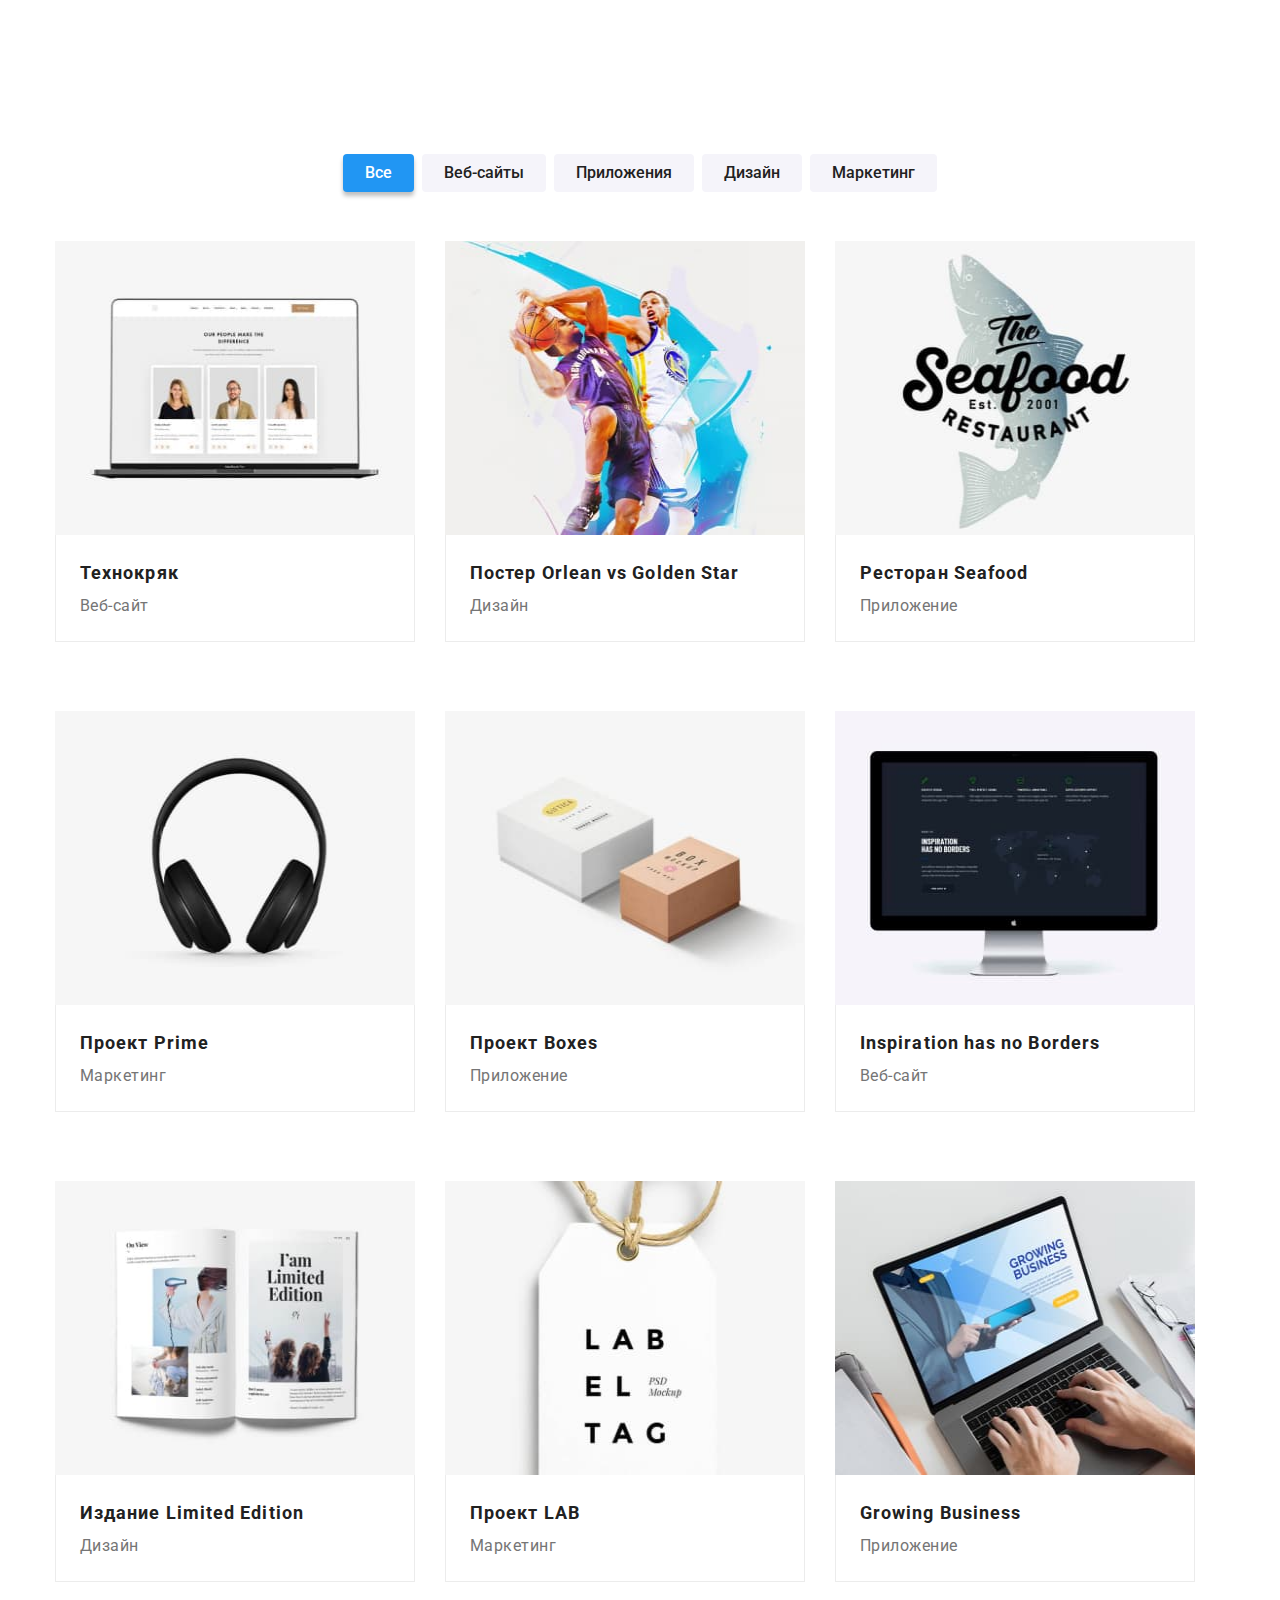
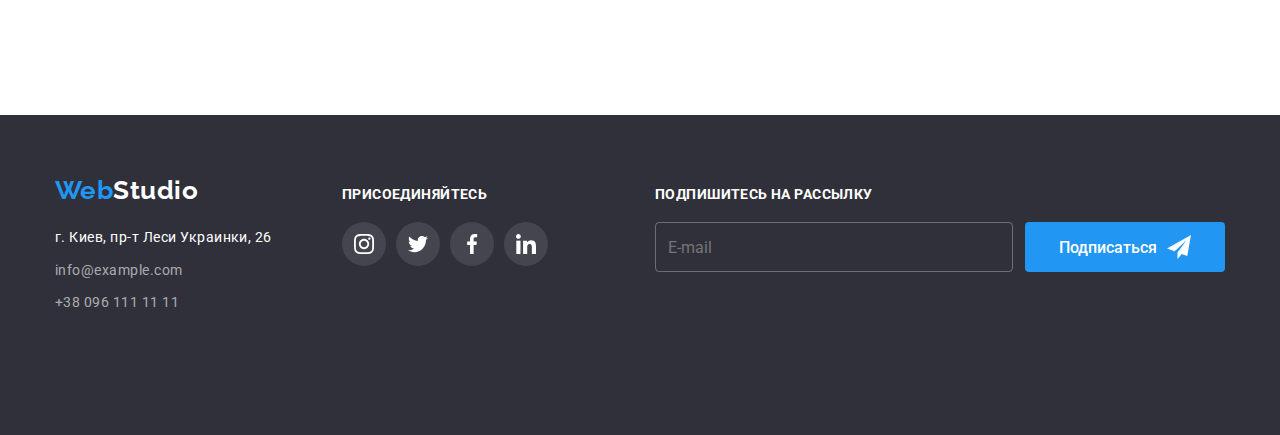
==== portfolio.html @ ff5707c7 "hw8 ===1" ====
<!DOCTYPE html>
<html lang="ru">
<head>
  <meta charset="UTF-8">
  <meta http-equiv="X-UA-Compatible" content="IE=edge">
  <meta name="viewport" content="width=device-width, initial-scale=1.0">
  <title>portfolio</title>
  <link rel="stylesheet" href="https://fonts.googleapis.com/css2?family=Raleway:wght@700&family=Roboto:wght@400;500;700;900&display=swap">
  <link rel="stylesheet" href="https://cdnjs.cloudflare.com/ajax/libs/modern-normalize/1.1.0/modern-normalize.css"
    integrity="sha512-Y0MM+V6ymRKN2zStTqzQ227DWhhp4Mzdo6gnlRnuaNCbc+YN/ZH0sBCLTM4M0oSy9c9VKiCvd4Jk44aCLrNS5Q=="
    crossorigin="anonymous" referrerpolicy="no-referrer" />
  <link rel="stylesheet" href="./css/main.min.css">
</head>
<body class="page">
  <!-- Шапка портфолио ------->
  <!-- <header class="header">
    <div class="container logo__head">
      <a href="./index.html" class="logo link logo__header"
      >Web<span lang="en" class="logo__top">Studio</span>
      </a>
      <nav class="nav">
        <ul class="site-nav list">
          <li class="site-nav__item"> <a href="./index.html" class="site-nav__studio link"> Студия</a> </li>
          <li class="site-nav__item"> <a href="./portfolio.html" class="site-nav__portfolio link current"> Портфолио</a> </li>
          <li class="site-nav__item"> <a href="" class="site-nav__contacts link"> Контакты</a> </li>
        </ul>
      </nav>
      <ul class="auth-nav list">
        <li class="auth-nav__item"> <a href="mailto:info@devstudio.com" 
                target="_blank" rel="noopener noreferrer"
                class="auth-nav__mail link"><svg class="mail-icon" width="16" height="12">
                  <use href="./images/icons.svg#icon-envelope"></use>
                </svg> info@devstudio.com</a>
        </li>
        <li class="auth-nav__item"> <a href="tel:+380961111111"
                class="auth-nav__phone link"><svg class="phone-icon" width="10" height="16" viewBox="0 0 10 16" fill="none" xmlns="http://www.w3.org/2000/svg">
                  <path d="M8.5 0H1.5C0.672848 0 0 0.672848 0 1.5V14.5C0 15.3272 0.672848 16 1.5 16H8.5C9.32715 16 10 15.3272 10 14.5V1.5C10 0.672848 9.32715 0 8.5 0ZM1.5 1H8.5C8.77588 1 9 1.22412 9 1.5V12H1V1.5C1 1.22412 1.22412 1 1.5 1ZM8.5 15H1.5C1.22412 15 1 14.7759 1 14.5V13H9V14.5C9 14.7759 8.77588 15 8.5 15Z"
                     />
                  <path
                    d="M2.35355 13.7389C2.54882 13.9213 2.54882 14.2169 2.35355 14.3992C2.15828 14.5816 1.84172 14.5816 1.64645 14.3992C1.45118 14.2169 1.45118 13.9213 1.64645 13.7389C1.84172 13.5566 2.15828 13.5566 2.35355 13.7389Z"
                     />
                </svg> +38 096 111 11 11</a>
        </li>
      </ul>
    </div>
  </header> -->

  <main>
    
  <!--Кнопки-->
  <section class="section portfolio">
    <div class="container">
      <h1 class="visually-hidden">Portfolio</h1>
      <ul class="btns__list list">
        <li class="btns__item"><button type="button" class="portfolio__button current">Все</button></li>
        <li class="btns__item"><button type="button" class="portfolio__button">Веб-сайты</button></li>
        <li class="btns__item"><button type="button" class="portfolio__button">Приложения</button></li>
        <li class="btns__item"><button type="button" class="portfolio__button">Дизайн</button></li>
        <li class="btns__item"><button type="button" class="portfolio__button">Маркетинг</button></li>
      </ul>  


  <!--Макеты проектов-->
      <ul class="projects__list list">

        <li class="projects__item">
          <a href="" class="project__wrap link">
            <div class="project__item-wrap"> 
              <picture>
                <source 
                  srcset="
                  ./images/cards/technocrash.jpg 1x, 
                  ./images/cards/technocrash-2x.jpg 2x"
                  height="294" 
                  media="(min-width:1200px)">
                <source 
                  srcset="
                  ./images/cards/technocrash-tab.jpg 1x, 
                  ./images/cards/technocrash-tab-2x.jpg 2x" 
                  height="294"
                  media="(min-width:768px)">
                <source 
                  srcset="
                  ./images/cards/technocrash-mob.jpg 1x, 
                  ./images/cards/technocrash-mob-2x.jpg 2x" 
                  height="294"
                  media="(min-width:320px)">
                <img 
                  src="./images/cards/technocrash.jpg" 
                  height="294"
                  alt="Фото ноутбука">
              </picture>

              <p class="project__top-text">Технокряк это современная площадка распространения коронавируса. Компании используют эту платформу для цифрового
              шпионажа и атак на защищённые сервера конкурентов.</p>
            </div>
            <div class="description-photo">            
              <h2 class="title sites">Технокряк</h2> 
              <p class="section content">Веб-сайт </p>
            </div>
          </a>
        </li>

        <li class="projects__item">
          <a href="" class="project__wrap link">
            <div class="project__item-wrap">
              <picture>
                <source 
                  srcset="
                  ./images/cards/basketball.jpg 1x, 
                  ./images/cards/basketball-2x.jpg 2x" 
                  height="294"
                  media="(min-width:1200px)">
                <source 
                  srcset="
                  ./images/cards/basketball-tab.jpg 1x, 
                  ./images/cards/basketball-tab-2x.jpg 2x" 
                  height="294"
                  media="(min-width:768px)">
                <source 
                  srcset="
                  ./images/cards/basketball-mob.jpg 1x, 
                  ./images/cards/basketball-mob-2x.jpg 2x"
                  height="294"
                  media="(min-width:320px)">
                <img 
                  src="./images/cards/basketball.jpg" 
                  height="294"
                  alt="Фото баскетболистов">
              </picture>

              <p class="project__top-text">Технокряк это современная площадка распространения коронавируса. Компании используют эту платформу для цифрового
              шпионажа и атак на защищённые сервера конкурентов.</p>
            </div>
            <div class="description-photo">            
              <h2 class="title sites">Постер <span lang="en"> Orlean vs Golden Star</span></h2> 
              <p class="section content">Дизайн </p>
            </div>
          </a>
        </li>

        <li class="projects__item">
          <a href="" class="project__wrap link">
            <div class="project__item-wrap">
              <picture>
                <source 
                  srcset="
                  ./images/cards/seafood.jpg 1x, 
                  ./images/cards/seafood-2x.jpg 2x" 
                  height="294" 
                  media="(min-width:1200px)">
                <source 
                  srcset="
                  ./images/cards/seafood-tab.jpg 1x, 
                  ./images/cards/seafood-tab-2x.jpg 2x" 
                  height="294" 
                  media="(min-width:768px)">
                <source 
                  srcset="
                  ./images/cards/seafood-mob.jpg 1x, 
                  ./images/cards/seafood-mob-2x.jpg 2x" 
                  height="294" 
                  media="(min-width:320px)">
                <img 
                  src="./images/cards/seafood.jpg" 
                  height="294" 
                  alt="Фото рыбы">
              </picture>

              <p class="project__top-text">Технокряк это современная площадка распространения коронавируса. Компании используют эту платформу для цифрового
              шпионажа и атак на защищённые сервера конкурентов.</p>
            </div>
            <div class="description-photo">            
              <h2 class="title sites">Ресторан <span lang="en">Seafood</span> </h2> 
              <p class="section content">Приложение </p>
            </div>
          </a>
        </li>

        <li class="projects__item">
          <a href="" class="project__wrap link">
            <div class="project__item-wrap">
              <picture>
                <source 
                  srcset="
                  ./images/cards/speakerphone.jpg 1x, 
                  ./images/cards/speakerphone-2x.jpg 2x" 
                  height="294" 
                  media="(min-width:1200px)">
                <source 
                  srcset="
                  ./images/cards/speakerphone-tab.jpg 1x, 
                  ./images/cards/speakerphone-tab-2x.jpg 2x" 
                  height="294" 
                  media="(min-width:768px)">
                <source 
                  srcset="
                  ./images/cards/speakerphone-mob.jpg 1x, 
                  ./images/cards/speakerphone-mob-2x.jpg 2x" 
                  height="294" 
                  media="(min-width:320px)">
                <img src="./images/cards/speakerphone.jpg" 
                height="294" 
                alt="Фото Наушники">
              </picture>
              
              <p class="project__top-text">Технокряк это современная площадка распространения коронавируса. Компании используют эту платформу для цифрового
              шпионажа и атак на защищённые сервера конкурентов.</p>
            </div>
            <div class="description-photo">            
              <h2 class="title sites">Проект <span lang="en">Prime</span></h2> 
              <p class="section content">Маркетинг </p>
            </div>
          </a>
        </li>

        <li class="projects__item">
          <a href="" class="project__wrap link">
            <div class="project__item-wrap">  
              <picture>
                <source 
                  srcset="
                  ./images/cards/boxes.jpg 1x, 
                  ./images/cards/boxes-2x.jpg 2x" 
                  height="294" 
                  media="(min-width:1200px)">
                <source 
                  srcset="
                  ./images/cards/boxes-tab.jpg 1x, 
                  ./images/cards/boxes-tab-2x.jpg 2x" 
                  height="294" 
                  media="(min-width:768px)">
                <source 
                  srcset="
                  ./images/cards/boxes-mob.jpg 1x, 
                  ./images/cards/boxes-mob-2x.jpg 2x" 
                  height="294" 
                  media="(min-width:320px)">
                <img 
                  src="./images/cards/boxes.jpg" 
                  height="294" 
                  alt="Фото Коробки">
              </picture>
             
              <p class="project__top-text">Технокряк это современная площадка распространения коронавируса. Компании используют эту платформу для цифрового
              шпионажа и атак на защищённые сервера конкурентов.</p>
            </div>
            <div class="description-photo">            
              <h2 class="title sites">Проект <span lang="en">Boxes</span></h2> 
              <p class="section content">Приложение </p>
            </div>
          </a>
        </li>

        <li class="projects__item">
          <a href="" class="project__wrap link">
            <div class="project__item-wrap">
              <picture>
                <source 
                  srcset="
                  ./images/cards/display.jpg 1x, 
                  ./images/cards/display-2x.jpg 2x" 
                  height="294" 
                  media="(min-width:1200px)">
                <source 
                  srcset="
                  ./images/cards/display-tab.jpg 1x, 
                  ./images/cards/display-tab-2x.jpg 2x" 
                  height="294" 
                  media="(min-width:768px)">
                <source 
                  srcset="
                  ./images/cards/display-mob.jpg 1x, 
                  ./images/cards/display-mob-2x.jpg 2x" 
                  height="294" 
                  media="(min-width:320px)">
                <img src="./images/cards/display.jpg" 
                height="294" 
                alt="Фото Дисплей">
              </picture>
              
              <p class="project__top-text">Технокряк это современная площадка распространения коронавируса. Компании используют эту платформу для цифрового
              шпионажа и атак на защищённые сервера конкурентов.</p>
            </div>
            <div class="description-photo">            
              <h2 class="title sites" lang="en">Inspiration has no Borders</h2> 
              <p class="section content">Веб-сайт </p>
            </div>
          </a>
        </li>

        <li class="projects__item">
          <a href="" class="project__wrap link">
            <div class="project__item-wrap">
              <picture>
                <source 
                  srcset="
                  ./images/cards/book.jpg 1x, 
                  ./images/cards/book-2x.jpg 2x" 
                  height="294" 
                  media="(min-width:1200px)">
                <source 
                  srcset="
                  ./images/cards/book-tab.jpg 1x, 
                  ./images/cards/book-tab-2x.jpg 2x" 
                  height="294" 
                  media="(min-width:768px)">
                <source 
                  srcset="
                  ./images/cards/book-mob.jpg 1x, 
                  ./images/cards/book-mob-2x.jpg 2x" 
                  height="294" 
                  media="(min-width:320px)">
                <img 
                  src="./images/cards/book.jpg" 
                  height="294"
                  alt="Фото Книга">
              </picture>
              
              <p class="project__top-text">Технокряк это современная площадка распространения коронавируса. Компании используют эту платформу для цифрового
              шпионажа и атак на защищённые сервера конкурентов.</p>
            </div>
            <div class="description-photo">            
              <h2 class="title sites">Издание <span lang="en">Limited Edition</span></h2> 
              <p class="section content">Дизайн</p> 
            </div>
          </a>
        </li>

        <li class="projects__item">
          <a href="" class="project__wrap link">
            <div class="project__item-wrap">
              <picture>
                <source 
                  srcset="
                  ./images/cards/trincket.jpg 1x, 
                  ./images/cards/trincket-2x.jpg 2x" 
                  height="294" 
                  media="(min-width:1200px)">
                <source 
                  srcset="
                  ./images/cards/trincket-tab.jpg 1x, 
                  ./images/cards/trincket-tab-2x.jpg 2x" 
                  height="294"
                  media="(min-width:768px)">
                <source 
                  srcset="
                  ./images/cards/trincket-mob.jpg 1x, 
                  ./images/cards/trincket-mob-2x.jpg 2x" 
                  height="294" 
                  media="(min-width:320px)">
                <img 
                  src="./images/cards/trincket.jpg" 
                  height="294" 
                  alt="Фото брелок">
              </picture>
              <img src="./images/trincket.jpg" alt="Фото брелок" width="370" height="294">
              <p class="project__top-text">Технокряк это современная площадка распространения коронавируса. Компании используют эту платформу для цифрового
              шпионажа и атак на защищённые сервера конкурентов.</p>
            </div>
            <div class="description-photo">            
              <h2 class="title sites">Проект <span lang="en">LAB</span> </h2> 
              <p class="section content">Маркетинг</p> 
            </div>
          </a>
        </li>
        
        <li class="projects__item">
          <a href="" class="project__wrap link">
            <div class="project__item-wrap">
              <picture>
                <source 
                  srcset="
                  ./images/cards/desktop.jpg 1x, 
                  ./images/cards/desktop-2x.jpg 2x" 
                  height="294" 
                  media="(min-width:1200px)">
                <source 
                  srcset="
                  ./images/cards/desktop-tab.jpg 1x, 
                  ./images/cards/desktop-tab-2x.jpg 2x" 
                  height="294" 
                  media="(min-width:768px)">
                <source 
                  srcset="
                  ./images/cards/desktop-mob.jpg 1x, 
                  ./images/cards/desktop-mob-2x.jpg 2x" 
                  height="294" 
                  media="(min-width:320px)">
                <img 
                  src="./images/cards/desktop.jpg" 
                  height="294" 
                  alt="Фото компьютер">
              </picture>
              
              <p class="project__top-text">Технокряк это современная площадка распространения коронавируса. Компании используют эту платформу для цифрового
              шпионажа и атак на защищённые сервера конкурентов.</p>
            </div>
            <div class="description-photo">            
              <h2 class="title sites" lang="en">Growing Business</h2> 
              <p class="section content">Приложение</p> 
            </div>
          </a>
        </li> 
      </ul>
    </div>
  </section>
  </main>

  <!-- ------- Подвал-->
  <footer class="footer">
    <div class="container bottom">
        <div class="address-box">
          <a href="./index.html" class="logo link logo__footer">Web<span class="logo__down logo link">Studio</span></a>
          <address>
            <ul class="address__list list">
              <li class="address__item city"> г. Киев, пр-т Леси Украинки, 26 </li>
              <li class="address__item "> <a href="mailto:info@example.com" class="mail link">info@example.com</a> </li>
              <li class="address__item "> <a href="tel:+380961111111" class="phone link"> +38 096 111 11 11</a> </li>
            </ul>
          </address>
        </div>

        <div class="connect">
          <p class="title__connect">присоединяйтесь</p>
          <ul class="team-social__list list">
            <li class="footer-social__item">
              <a href="" class="footer-social__link">
                <svg class="footer-social__icon" width="20" height="20">
                  <use href="./images/icons.svg#icon-instagram"></use>
                </svg>
              </a>
            </li>
            <li class="footer-social__item">
              <a href="" class="footer-social__link">
                <svg class="footer-social__icon" width="20" height="20">
                  <use href="./images/icons.svg#icon-twitter"></use>
                </svg>
              </a>
            </li>
            <li class="footer-social__item">
              <a href="" class="footer-social__link">
                <svg class="footer-social__icon" width="20" height="20">
                  <use href="./images/icons.svg#icon-facebook"></use>
                </svg>
              </a>
            </li>
            <li class="footer-social__item">
              <a href="" class="footer-social__link">
                <svg class="footer-social__icon" width="20" height="20">
                  <use href="./images/icons.svg#icon-linkedin"></use>
                </svg>
              </a>
            </li>
          </ul>
        </div>
      
            <section class="online">
              <h2 class="title__online">Подпишитесь на рассылку</h2>
              <form action="#" class="online__form">
                <input 
                  type="email" 
                  name="online-mail" 
                  class="online__input" 
                  placeholder="E-mail"  
                  required
                >
                <button type="submit" class="online__button">
                  Подписаться<svg class="online__button-icon" 
                    width="24" 
                    height="24">
                    <use 
                      href="./images/icons.svg#icon-icon-send">
                    </use>
                  </svg>
                </button>
              </form>
            </section>

    </div>
  </footer>  
</body>
</html>
---- css/main.min.css ----
:root{--primary-text-color: #757575;--title-text-color: #212121;--accent-color: #ffffff;--background-color: #f5f4fa;--accent-text-color: #2196f3;--background-hero: #2f303a;--address-color: #c4c4c4;--logo-color: #000000;--header-border: #ececec;--address-color: rgba(255, 255, 255, 0.6);--social-link-color: #afb1b8;--button-shadow: rgba(0, 0, 0, 0.25);--footer-social-link-color: rgba(255, 255, 255, 0.1);--input-form-border: rgba(33, 33, 33, 0.2);--time-duration: 500ms;--features-background-color: rgba(47, 48, 58, 0.8);--top-box-color: rgba(33, 150, 243, 0.9);--backdrop-color: rgba(0, 0, 0, 0.2);--online-input-form-border: rgba(255, 255, 255, 0.3)}.visually-hidden{position:absolute;width:1px;height:1px;margin:-1px;border:0;padding:0;white-space:nowrap;clip-path:inset(100%);clip:rect(0 0 0 0);overflow:hidden}html{box-sizing:border-box}*,*::before,*::after{box-sizing:inherit}input:-webkit-autofill,input:-webkit-autofill:hover,input:-webkit-autofill:focus,input:-webkit-autofill:active{transition:background-color 5000s ease-in-out 0s;-webkit-box-shadow:0 0 0px 1000px #fff inset}p,h1,h2,h3,h4,h5,h6{margin:0}img{display:block;max-width:100%}.list{list-style:none;padding:0;margin:0}.page{margin:0;background-color:var(--accent-color);color:var(--primary-text-color);font-family:Roboto, sans-serif;font-style:normal;letter-spacing:0.03em}.logo{color:var(--accent-text-color);font-weight:700;font-size:26px;line-height:1.2;font-family:Raleway, sans-serif;transition:color var(--time-duration) cubic-bezier(0.4, 0, 0.2, 1)}.title{color:var(--title-text-color);font-weight:700;font-size:18px;line-height:2;letter-spacing:.06em}.title__description{margin-bottom:10px;text-align:left;color:var(--title-text-color);font-weight:700;font-size:14px;line-height:1.2;letter-spacing:.03em;text-transform:uppercase}.team-social__list{display:flex;justify-content:center}.team-social__item{background-color:var(--accent-color);width:44px;height:44px;border-radius:50%;transition:background-color var(--time-duration) cubic-bezier(0.4, 0, 0.2, 1)}.team-social__item+.team-social__item{margin-left:10px}.social__link{width:100%;height:100%;display:flex;align-items:center;justify-content:center;border-radius:50%;transition:color var(--time-duration) cubic-bezier(0.4, 0, 0.2, 1),background-color var(--time-duration) cubic-bezier(0.4, 0, 0.2, 1)}.social__link:hover,.social__link:focus{background-color:var(--accent-text-color)}.social__link:hover .social__icon,.social__link:focus .social__icon{fill:var(--accent-color)}.social__icon{fill:var(--social-link-color);transition:fill var(--time-duration) cubic-bezier(0.4, 0, 0.2, 1)}.container{text-align:center;width:100%;margin:0px auto;padding:0 15px}@media screen and (min-width: 480px){.container{width:480px}}@media screen and (min-width: 768px){.container{width:768px}}@media screen and (min-width: 1200px){.container{width:1200px}}.section .images{display:block}.section .customers-title,.section .images,.section .list-team{color:var(--title-text-color);font-weight:700;font-size:36px;line-height:1.16;letter-spacing:.03em;text-align:center}.section .list-team{margin-bottom:50px}.customers{justify-content:center;padding-top:60px;padding-bottom:60px}@media screen and (min-width: 1200px){.customers{padding-top:94px;padding-bottom:94px}}.title__customers{color:var(--title-text-color);font-weight:700;font-size:28px;line-height:1.16;letter-spacing:.03em;margin-bottom:30px}@media screen and (min-width: 1200px){.title__customers{color:var(--title-text-color);font-weight:700;font-size:36px;line-height:1.16;letter-spacing:.03em;margin-bottom:50px}}.customers__list{width:100%;margin-bottom:-30px;margin-right:-30px;display:flex;justify-content:center;flex-wrap:wrap}.customers__item{margin-bottom:30px;margin-right:30px;width:calc(100% / 2 - 30px);height:92px;background-color:var(--accent-color);border:1px solid var(--social-link-color);box-sizing:border-box;border-radius:4px;transition:color var(--time-duration) cubic-bezier(0.4, 0, 0.2, 1)}@media screen and (min-width: 768px){.customers__item{width:calc(100% / 3 - 30px)}}@media screen and (min-width: 1200px){.customers__item{width:calc(100% / 6 - 30px)}}.customers__item:hover,.customers__item:focus{border:1px solid var(--accent-text-color);box-sizing:border-box;border-radius:4px}.customers__link{width:100%;height:100%;display:flex;align-items:center;justify-content:center;transition:color var(--time-duration) cubic-bezier(0.4, 0, 0.2, 1)}.customers__link:hover,.customers__link:focus{background-color:var(--accent-color)}.customers__link:hover .customers__icon,.customers__link:focus .customers__icon{fill:var(--accent-text-color)}.customers__icon{fill:var(--social-link-color);transition:fill var(--time-duration) cubic-bezier(0.4, 0, 0.2, 1)}.header{border-bottom:1px solid var(--header-border)}.header .logo__head{display:flex;align-items:center}.header .logo__top{color:var(--logo-color)}.header .logo__header{color:var(--accent-text-color);padding-top:24px;padding-bottom:24px}.link{text-decoration:none;color:inherit;transition:color var(--time-duration) cubic-bezier(0.4, 0, 0.2, 1)}.city{color:var(--accent-color)}.nav{margin-left:93px}.site-nav{display:flex;color:var(--title-text-color);font-weight:500;font-size:14px;line-height:1.2;letter-spacing:.02em;transition:color var(--time-duration) cubic-bezier(0.4, 0, 0.2, 1)}.site-nav__item+.site-nav__item{margin-left:50px}.site-nav__studio,.site-nav__portfolio,.site-nav__contacts{color:var(--title-text-color);padding-top:32px;padding-bottom:32px;display:block;transition:color var(--time-duration) cubic-bezier(0.4, 0, 0.2, 1)}.site-nav .link{position:relative}.site-nav .link:hover,.site-nav .link:focus,.site-nav .link.current{color:var(--accent-text-color)}.site-nav .link.current::after{position:absolute;content:"";width:100%;height:4px;background-color:var(--accent-text-color);left:0;bottom:-1px;box-sizing:border-box;border-radius:2px}.auth-nav{display:flex;margin-left:auto;transition:color var(--time-duration) cubic-bezier(0.4, 0, 0.2, 1)}.auth-nav__item+.auth-nav__item{margin-left:50px}.auth-nav__mail,.auth-nav__phone,.auth-nav__first-mail{display:flex;align-items:center;color:var(--primary-text-color);font-weight:500;font-size:14px;line-height:1.2;letter-spacing:.02em;padding:32px 0;transition:color var(--time-duration) cubic-bezier(0.4, 0, 0.2, 1)}.auth-nav .link:hover,.auth-nav .link:focus{color:var(--accent-text-color)}.auth-nav .link:hover .mail-icon,.auth-nav .link:focus .mail-icon,.auth-nav .link:hover .phone-icon,.auth-nav .link:focus .phone-icon{fill:var(--accent-text-color)}.mail-icon,.phone-icon{fill:currentColor;margin-right:10px;transition:fill var(--time-duration) cubic-bezier(0.4, 0, 0.2, 1)}.hero{padding-top:200px;padding-bottom:200px;background-color:var(--background-hero);background-image:linear-gradient(rgba(47,48,58,0.4), rgba(47,48,58,0.4)),url(../images/hero-bg.jpg);width:1600px;height:600px;background-repeat:no-repeat;background-position:50% 50%;background-size:cover;margin:0 auto}.hero__title{color:var(--accent-color);font-weight:900;font-size:44px;line-height:1.4;letter-spacing:.06em;width:696px;margin:0 auto 30px;text-transform:uppercase}.hero__button{color:var(--accent-color);font-weight:700;font-size:16px;line-height:1.9;letter-spacing:.06em;text-align:center;width:200px;height:50px;border-radius:4px;border:0;background-color:var(--accent-text-color);font-family:Roboto, sans-serif;cursor:pointer}.team{background-color:var(--background-color);justify-content:center;padding-top:60px;padding-bottom:60px}@media screen and (min-width: 1200px){.team{padding-top:94px;padding-bottom:94px}}.title__dev-team{color:var(--title-text-color);font-weight:700;font-size:28px;line-height:1.16;letter-spacing:.03em;margin-bottom:30px}@media screen and (min-width: 1200px){.title__dev-team{color:var(--title-text-color);font-weight:700;font-size:36px;line-height:1.16;letter-spacing:.03em;margin-bottom:50px}}.employees__list{width:100%;margin-bottom:-30px;margin-right:-30px;display:flex;justify-content:center;flex-wrap:wrap}.employees__item{margin-bottom:30px;margin-right:30px;border-radius:4px;box-shadow:0 4px 4px 0 var(--button-shadow);overflow:hidden}@media screen and (min-width: 768px){.employees__item{width:calc(100% / 2 - 30px)}}@media screen and (min-width: 1200px){.employees__item{width:calc(100% / 4 - 30px)}}.profession{text-align:center;margin-bottom:16px}.property{padding-top:60px;padding-bottom:60px}@media screen and (min-width: 1200px){.property{padding-bottom:94px;padding-top:94px}}.differences__list{width:100%;margin-bottom:-30px;margin-right:-30px}@media screen and (min-width: 768px){.differences__list{display:flex;flex-wrap:wrap}}.differences__item{margin-bottom:30px}@media screen and (min-width: 768px){.differences__item{width:calc(100% / 2 - 30px);margin-right:30px}}@media screen and (min-width: 1200px){.differences__item{width:calc(100% / 4 - 30px)}}.property__item{display:flex;align-items:center;justify-content:center;background-color:var(--background-color);width:100%;height:120px;margin-bottom:30px}.title__features{display:inline;margin-right:auto;margin-bottom:50px}.photos{padding-bottom:94px}.features{display:flex}.features__item{position:relative}.features__item+.features__item{margin-left:30px}.features-text{color:var(--accent-color);font-weight:700;font-size:14px;line-height:1.2;letter-spacing:.03em;text-transform:uppercase}.features-text__box{position:absolute;background-color:var(--features-background-color);width:370px;height:70px;bottom:0;display:flex;align-items:center;justify-content:center}.portfolio{padding-top:40px;padding-bottom:60px;transition:color var(--time-duration) cubic-bezier(0.4, 0, 0.2, 1)}@media screen and (min-width: 768px){.portfolio{padding-top:14px;padding-bottom:60px}}@media screen and (min-width: 1200px){.portfolio{padding-top:94px;padding-bottom:94px}}.projects__list{width:100%;margin-bottom:-30px;margin-right:-30px;display:flex;flex-wrap:wrap;padding-left:0;padding-right:0;transition:color var(--time-duration) cubic-bezier(0.4, 0, 0.2, 1)}.projects__item{text-align:left;height:440px;margin-right:30px;margin-bottom:30px;transition:color var(--time-duration) cubic-bezier(0.4, 0, 0.2, 1),box-shadow var(--time-duration) cubic-bezier(0.4, 0, 0.2, 1)}@media screen and (min-width: 768px){.projects__item{width:calc(100% / 2 - 30px);height:404px}}@media screen and (min-width: 1200px){.projects__item{width:calc(100% / 3 - 30px);height:440px}}.project__wrap:hover,.project__wrap:focus{box-shadow:0 4px 4px 0 var(--button-shadow)}.project__wrap{display:block;transition:box-shadow var(--time-duration) cubic-bezier(0.4, 0, 0.2, 1)}.project__wrap:hover .project__top-text,.project__wrap:focus .project__top-text{transform:translateY(0)}.project__item-wrap{position:relative;overflow:hidden;height:294px}.project__top-text{position:absolute;top:0;left:0;height:100%;color:var(--accent-color);font-size:18px;line-height:1.55;letter-spacing:.03em;background-color:var(--top-box-color);padding:63px 24px;transform:translateY(101%);transition:transform var(--time-duration)}.footer{padding-top:60px;padding-bottom:60px;background-color:var(--background-hero)}@media screen and (min-width: 1200px){.footer{display:flex}}@media screen and (min-width: 1200px){.footer .bottom{display:flex;align-items:baseline;text-align:left}}.footer .mail,.footer .phone,.footer .city{font-weight:400;font-size:14px;line-height:1.7;font-style:normal;display:block}.address__list{color:var(--address-color);margin-bottom:60px}.address__item{margin-bottom:9px}.address__item:focus,.address__item:hover{color:var(--accent-text-color)}.address__item:last-child{margin-bottom:0}.bottom .logo{display:flex;justify-content:center}@media screen and (min-width: 1200px){.bottom .logo{display:flex;justify-content:left}}.bottom .logo__down{color:var(--accent-color)}.bottom .logo__footer{color:var(--accent-text-color);margin-bottom:20px}.connect{margin-left:auto;margin-right:auto}@media screen and (min-width: 1200px){.connect{margin-left:70px}}.title__connect,.title__online{color:var(--accent-color);font-weight:700;font-size:14px;line-height:1.2;letter-spacing:.03em;margin-bottom:20px;text-transform:uppercase}.team-social__list{margin-bottom:60px}.footer-social__item{border-radius:50%;width:44px;height:44px;transition:background-color var(--time-duration) cubic-bezier(0.4, 0, 0.2, 1)}.footer-social__link{width:100%;height:100%;display:flex;align-items:center;justify-content:center;border-radius:50%;transition:background-color var(--time-duration) cubic-bezier(0.4, 0, 0.2, 1);background-color:var(--footer-social-link-color)}.footer-social__link:hover,.footer-social__link:focus{background-color:var(--accent-text-color)}.footer-social__link:hover .footer-social__icon,.footer-social__link:focus .footer-social__icon{fill:var(--accent-color)}.footer-social__item+.footer-social__item{margin-left:10px}.footer-social__icon{fill:var(--accent-color);transition:fill var(--time-duration) cubic-bezier(0.4, 0, 0.2, 1)}.online{margin-left:auto}.online__input{margin-bottom:20px;background-color:transparent;width:100%;height:50px;border-radius:4px;outline:none;padding-left:12px;color:var(--accent-color);border:1px solid var(--online-input-form-border)}@media screen and (min-width: 1200px){.online__input{margin-bottom:0;width:358px}}@media screen and (min-width: 1200px){.online__form{display:flex;align-items:center;justify-content:center}}.online__button{display:flex;align-items:center;justify-content:center;border-radius:4px;padding:6px 22px;border:0;margin-left:auto;margin-right:auto;background-color:var(--accent-text-color);color:var(--accent-color);font-weight:500;font-size:16px;line-height:1.6;width:200px;height:50px;cursor:pointer;transition:color var(--time-duration) cubic-bezier(0.4, 0, 0.2, 1),background-color var(--time-duration) cubic-bezier(0.4, 0, 0.2, 1)}@media screen and (min-width: 1200px){.online__button{margin-left:12px}}.online__button-icon{margin-left:10px;transition:fill var(--time-duration) cubic-bezier(0.4, 0, 0.2, 1)}.signature{background-color:var(--accent-color);padding:30px}.title{color:var(--title-text-color);letter-spacing:0.06em}.title__team{color:var(--title-text-color);font-weight:500;font-size:16px;line-height:1.2;text-align:center;margin-bottom:10px}.section__content{text-align:left;color:var(--primary-text-color);font-weight:400;font-size:14px;line-height:1.71;letter-spacing:.03em}.btns__list{display:flex;align-items:center;justify-content:flex-start;flex-wrap:wrap;margin-top:60px;margin-bottom:40px;margin-right:auto}.btns__list .current{background-color:var(--accent-text-color);color:var(--accent-color);box-shadow:0 4px 4px 0 var(--button-shadow)}@media screen and (min-width: 1200px){.btns__list{display:flex;align-items:center;justify-content:center;margin-bottom:34px}}.btns__item{margin-left:8px;margin-bottom:15px;transition:background-color var(--time-duration) cubic-bezier(0.4, 0, 0.2, 1)}.btns__item:first-child{margin-left:0}.portfolio__button{border-radius:4px;padding:6px 22px;border:0;background-color:var(--background-color);color:var(--title-text-color);font-weight:500;font-size:16px;line-height:1.6;cursor:pointer;transition:color var(--time-duration) cubic-bezier(0.4, 0, 0.2, 1),background-color var(--time-duration) cubic-bezier(0.4, 0, 0.2, 1),box-shadow var(--time-duration) cubic-bezier(0.4, 0, 0.2, 1)}.portfolio__button:hover,.portfolio__button:focus,.portfolio__button:active{background-color:var(--accent-text-color);color:var(--accent-color);box-shadow:0 4px 4px 0 var(--button-shadow)}.title .sites{font-weight:700;font-size:18px;line-height:2;letter-spacing:.06em;margin-bottom:4px}.description-photo{padding:20px 24px;border:1px solid var(--header-border);border-top:0}.section .content{color:var(--primary-text-color);font-size:16px;line-height:1.87}.profession{text-align:center;margin-bottom:16px}.backdrop{position:fixed;width:100vw;height:100vh;background-color:var(--backdrop-color);top:0;left:0;transition:opacity var(--time-duration),visibility var(--time-duration)}.modal{position:absolute;padding:40px;top:50%;left:50%;transform:rotate(0) translate(-50%, -50%);transition:transform var(--time-duration);width:528px;height:581px;background-color:var(--background-color);border-radius:5px}.modal-form{display:block;justify-content:center;padding-top:30px}.modal-form__field{margin-bottom:10px}.modal-form__field:last-child{margin-bottom:0}.modal-input__wrap{position:relative}.modal-input__text{color:var(--primary-text-color);font-weight:400;font-size:12px;line-height:1.16;letter-spacing:.01;display:block;margin-bottom:5px}.modal-input{display:block;width:100%;height:40px;border:1px solid var(--input-form-border);border-radius:4px;padding-left:48px;padding-right:31px;outline:none;background-color:transparent;transition:border-color var(--time-duration) cubic-bezier(0.4, 0, 0.2, 1);color:var(--logo-color)}.modal-input:hover,.modal-input:focus{border-color:var(--accent-text-color)}.modal-input:hover+.input__icon,.modal-input:focus+.input__icon{fill:var(--accent-text-color)}.modal__text{display:block;width:100%;height:100px;border:1px solid var(--input-form-border);border-radius:4px;outline:none;padding:10px;resize:none;background-color:transparent;color:var(--logo-color);transition:border-color var(--time-duration) cubic-bezier(0.4, 0, 0.2, 1)}.modal__text:focus,.modal__text:hover{border-color:var(--accent-text-color)}.input__icon{position:absolute;top:50%;transform:translateY(-50%);left:12px;transition:fill var(--time-duration) cubic-bezier(0.4, 0, 0.2, 1)}.icon-close{fill:var(--title-text-color);transition:fill var(--time-duration) cubic-bezier(0.4, 0, 0.2, 1)}.modal-close__button{position:absolute;top:8px;right:8px;width:30px;height:30px;background-color:transparent;border-radius:50%;border:1px solid var(--address-color);display:flex;align-items:center;justify-content:center;transition:fill var(--time-duration) cubic-bezier(0.4, 0, 0.2, 1),border-color var(--time-duration) cubic-bezier(0.4, 0, 0.2, 1)}.modal-close__button:hover .icon-close,.modal-close__button:focus .icon-close{fill:var(--accent-text-color);border-color:var(--accent-color)}.modal__title{position:absolute;color:var(--title-text-color);font-weight:700;font-size:20px;line-height:1.15;letter-spacing:.03em;text-align:center;margin-bottom:12px}.modal-submit__button{display:flex;align-items:center;justify-content:center;border-radius:4px;border:0;background-color:var(--accent-text-color);color:var(--accent-color);font-weight:500;font-size:16px;line-height:1.6;width:200px;height:50px;cursor:pointer;transition:color var(--time-duration) cubic-bezier(0.4, 0, 0.2, 1),background-color var(--time-duration) cubic-bezier(0.4, 0, 0.2, 1),box-shadow var(--time-duration) cubic-bezier(0.4, 0, 0.2, 1);margin-bottom:30px;margin-right:auto;margin-left:auto}.modal-submit__button:hover,.modal-submit__button:focus{box-shadow:0 4px 4px 0 var(--button-shadow)}.check-wrap{margin-bottom:30px}.modal-check__text{display:block;display:flex;align-items:center;color:var(--primary-text-color);font-weight:400;font-size:14px;line-height:1.71;letter-spacing:.03em}.modal-check__text span{width:16px;height:15px;border:2px solid var(--logo-color);margin-right:5px;border-radius:2px;display:flex;align-items:center;justify-content:center}.modal-check:checked+.modal-check__text span{background-color:var(--accent-color);border:none}.modal-check__link{color:var(--accent-text-color);font-weight:400;font-size:14px;line-height:1.71;letter-spacing:.03em;text-decoration-line:underline;padding-left:5px}.modal-check:checked+.modal-check__text .icon-check{fill:var(--accent-text-color)}.icon-check{fill:transparent}.is-hidden{visibility:hidden;opacity:0;pointer-events:none}.backdrop.is-hidden .modal{transform:rotate(90deg)}
/*# sourceMappingURL=main.min.css.map */
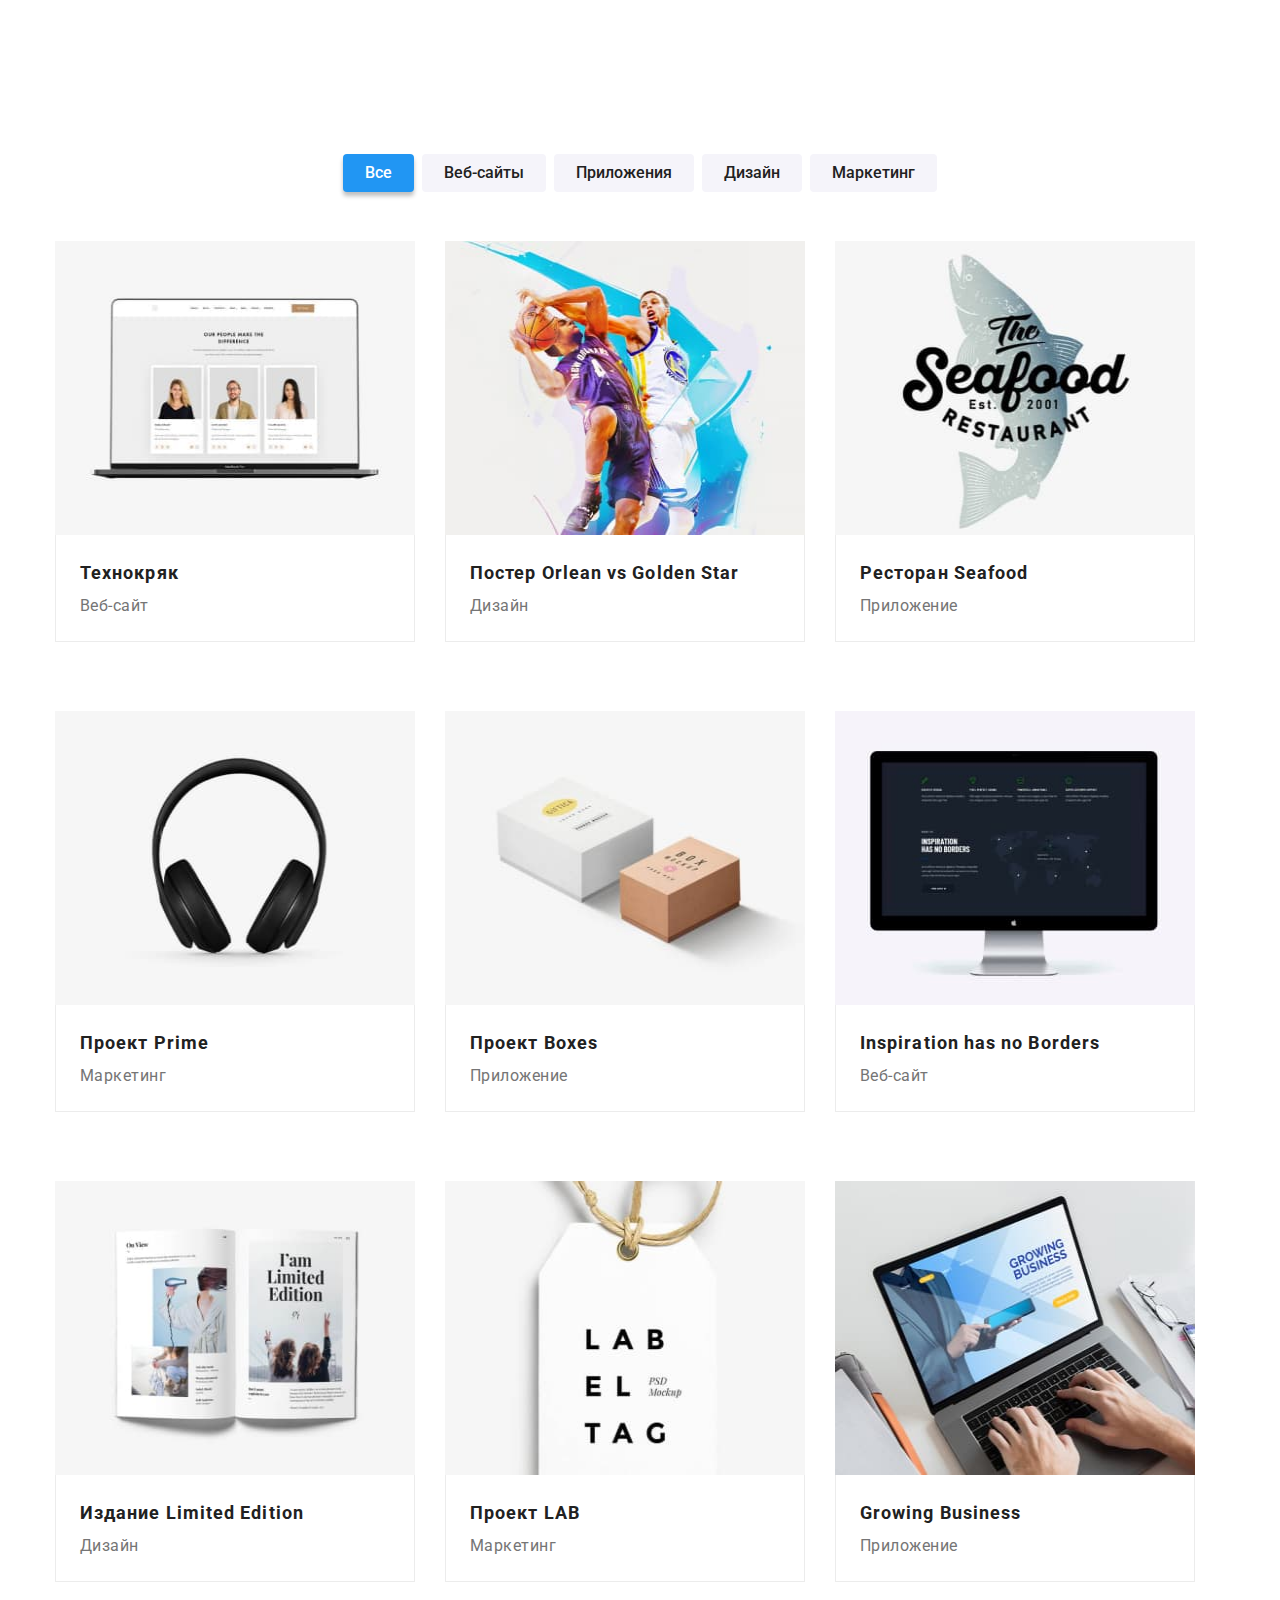
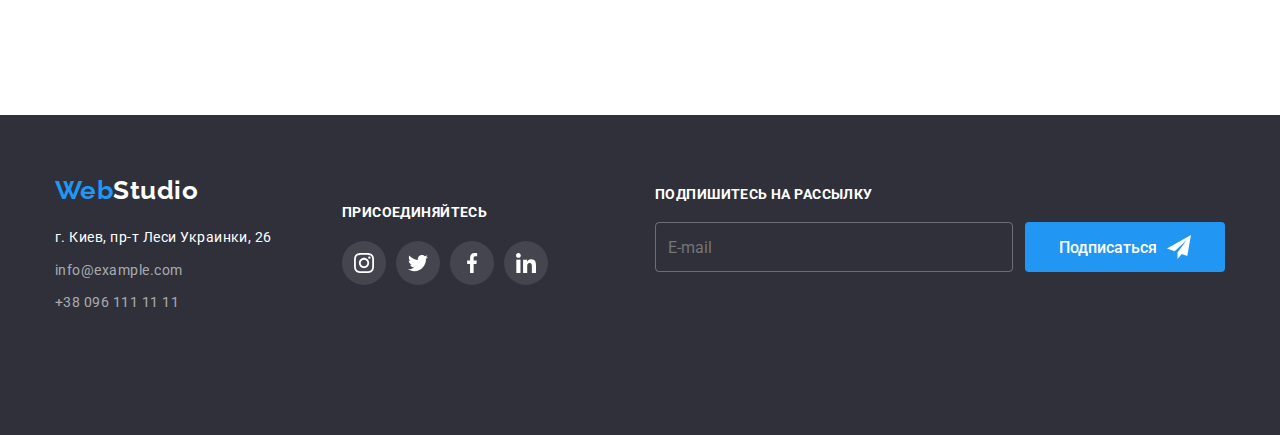
==== commit eece55f9: "hw8 -- footer btns" ====
--- a/portfolio.html
+++ b/portfolio.html
@@ -410,6 +410,9 @@
   <!-- ------- Подвал-->
   <footer class="footer">
     <div class="container bottom">
+
+      <div class="footer__top">
+        
         <div class="address-box">
           <a href="./index.html" class="logo link logo__footer">Web<span class="logo__down logo link">Studio</span></a>
           <address>
@@ -420,40 +423,43 @@
             </ul>
           </address>
         </div>
-
-        <div class="connect">
-          <p class="title__connect">присоединяйтесь</p>
-          <ul class="team-social__list list">
-            <li class="footer-social__item">
-              <a href="" class="footer-social__link">
-                <svg class="footer-social__icon" width="20" height="20">
-                  <use href="./images/icons.svg#icon-instagram"></use>
-                </svg>
-              </a>
-            </li>
-            <li class="footer-social__item">
-              <a href="" class="footer-social__link">
-                <svg class="footer-social__icon" width="20" height="20">
-                  <use href="./images/icons.svg#icon-twitter"></use>
-                </svg>
-              </a>
-            </li>
-            <li class="footer-social__item">
-              <a href="" class="footer-social__link">
-                <svg class="footer-social__icon" width="20" height="20">
-                  <use href="./images/icons.svg#icon-facebook"></use>
-                </svg>
-              </a>
-            </li>
-            <li class="footer-social__item">
-              <a href="" class="footer-social__link">
-                <svg class="footer-social__icon" width="20" height="20">
-                  <use href="./images/icons.svg#icon-linkedin"></use>
-                </svg>
-              </a>
-            </li>
-          </ul>
+        
+
+          <div class="connect">
+            <p class="title__connect">присоединяйтесь</p>
+            <ul class="team-social__list list">
+              <li class="footer-social__item">
+                <a href="" class="footer-social__link">
+                  <svg class="footer-social__icon" width="20" height="20">
+                    <use href="./images/icons.svg#icon-instagram"></use>
+                  </svg>
+                </a>
+              </li>
+              <li class="footer-social__item">
+                <a href="" class="footer-social__link">
+                  <svg class="footer-social__icon" width="20" height="20">
+                    <use href="./images/icons.svg#icon-twitter"></use>
+                  </svg>
+                </a>
+              </li>
+              <li class="footer-social__item">
+                <a href="" class="footer-social__link">
+                  <svg class="footer-social__icon" width="20" height="20">
+                    <use href="./images/icons.svg#icon-facebook"></use>
+                  </svg>
+                </a>
+              </li>
+              <li class="footer-social__item">
+                <a href="" class="footer-social__link">
+                  <svg class="footer-social__icon" width="20" height="20">
+                    <use href="./images/icons.svg#icon-linkedin"></use>
+                  </svg>
+                </a>
+              </li>
+            </ul>
+          </div>
         </div>
+        
       
             <section class="online">
               <h2 class="title__online">Подпишитесь на рассылку</h2>
--- a/css/main.min.css
+++ b/css/main.min.css
@@ -1,2 +1,2 @@
-:root{--primary-text-color: #757575;--title-text-color: #212121;--accent-color: #ffffff;--background-color: #f5f4fa;--accent-text-color: #2196f3;--background-hero: #2f303a;--address-color: #c4c4c4;--logo-color: #000000;--header-border: #ececec;--address-color: rgba(255, 255, 255, 0.6);--social-link-color: #afb1b8;--button-shadow: rgba(0, 0, 0, 0.25);--footer-social-link-color: rgba(255, 255, 255, 0.1);--input-form-border: rgba(33, 33, 33, 0.2);--time-duration: 500ms;--features-background-color: rgba(47, 48, 58, 0.8);--top-box-color: rgba(33, 150, 243, 0.9);--backdrop-color: rgba(0, 0, 0, 0.2);--online-input-form-border: rgba(255, 255, 255, 0.3)}.visually-hidden{position:absolute;width:1px;height:1px;margin:-1px;border:0;padding:0;white-space:nowrap;clip-path:inset(100%);clip:rect(0 0 0 0);overflow:hidden}html{box-sizing:border-box}*,*::before,*::after{box-sizing:inherit}input:-webkit-autofill,input:-webkit-autofill:hover,input:-webkit-autofill:focus,input:-webkit-autofill:active{transition:background-color 5000s ease-in-out 0s;-webkit-box-shadow:0 0 0px 1000px #fff inset}p,h1,h2,h3,h4,h5,h6{margin:0}img{display:block;max-width:100%}.list{list-style:none;padding:0;margin:0}.page{margin:0;background-color:var(--accent-color);color:var(--primary-text-color);font-family:Roboto, sans-serif;font-style:normal;letter-spacing:0.03em}.logo{color:var(--accent-text-color);font-weight:700;font-size:26px;line-height:1.2;font-family:Raleway, sans-serif;transition:color var(--time-duration) cubic-bezier(0.4, 0, 0.2, 1)}.title{color:var(--title-text-color);font-weight:700;font-size:18px;line-height:2;letter-spacing:.06em}.title__description{margin-bottom:10px;text-align:left;color:var(--title-text-color);font-weight:700;font-size:14px;line-height:1.2;letter-spacing:.03em;text-transform:uppercase}.team-social__list{display:flex;justify-content:center}.team-social__item{background-color:var(--accent-color);width:44px;height:44px;border-radius:50%;transition:background-color var(--time-duration) cubic-bezier(0.4, 0, 0.2, 1)}.team-social__item+.team-social__item{margin-left:10px}.social__link{width:100%;height:100%;display:flex;align-items:center;justify-content:center;border-radius:50%;transition:color var(--time-duration) cubic-bezier(0.4, 0, 0.2, 1),background-color var(--time-duration) cubic-bezier(0.4, 0, 0.2, 1)}.social__link:hover,.social__link:focus{background-color:var(--accent-text-color)}.social__link:hover .social__icon,.social__link:focus .social__icon{fill:var(--accent-color)}.social__icon{fill:var(--social-link-color);transition:fill var(--time-duration) cubic-bezier(0.4, 0, 0.2, 1)}.container{text-align:center;width:100%;margin:0px auto;padding:0 15px}@media screen and (min-width: 480px){.container{width:480px}}@media screen and (min-width: 768px){.container{width:768px}}@media screen and (min-width: 1200px){.container{width:1200px}}.section .images{display:block}.section .customers-title,.section .images,.section .list-team{color:var(--title-text-color);font-weight:700;font-size:36px;line-height:1.16;letter-spacing:.03em;text-align:center}.section .list-team{margin-bottom:50px}.customers{justify-content:center;padding-top:60px;padding-bottom:60px}@media screen and (min-width: 1200px){.customers{padding-top:94px;padding-bottom:94px}}.title__customers{color:var(--title-text-color);font-weight:700;font-size:28px;line-height:1.16;letter-spacing:.03em;margin-bottom:30px}@media screen and (min-width: 1200px){.title__customers{color:var(--title-text-color);font-weight:700;font-size:36px;line-height:1.16;letter-spacing:.03em;margin-bottom:50px}}.customers__list{width:100%;margin-bottom:-30px;margin-right:-30px;display:flex;justify-content:center;flex-wrap:wrap}.customers__item{margin-bottom:30px;margin-right:30px;width:calc(100% / 2 - 30px);height:92px;background-color:var(--accent-color);border:1px solid var(--social-link-color);box-sizing:border-box;border-radius:4px;transition:color var(--time-duration) cubic-bezier(0.4, 0, 0.2, 1)}@media screen and (min-width: 768px){.customers__item{width:calc(100% / 3 - 30px)}}@media screen and (min-width: 1200px){.customers__item{width:calc(100% / 6 - 30px)}}.customers__item:hover,.customers__item:focus{border:1px solid var(--accent-text-color);box-sizing:border-box;border-radius:4px}.customers__link{width:100%;height:100%;display:flex;align-items:center;justify-content:center;transition:color var(--time-duration) cubic-bezier(0.4, 0, 0.2, 1)}.customers__link:hover,.customers__link:focus{background-color:var(--accent-color)}.customers__link:hover .customers__icon,.customers__link:focus .customers__icon{fill:var(--accent-text-color)}.customers__icon{fill:var(--social-link-color);transition:fill var(--time-duration) cubic-bezier(0.4, 0, 0.2, 1)}.header{border-bottom:1px solid var(--header-border)}.header .logo__head{display:flex;align-items:center}.header .logo__top{color:var(--logo-color)}.header .logo__header{color:var(--accent-text-color);padding-top:24px;padding-bottom:24px}.link{text-decoration:none;color:inherit;transition:color var(--time-duration) cubic-bezier(0.4, 0, 0.2, 1)}.city{color:var(--accent-color)}.nav{margin-left:93px}.site-nav{display:flex;color:var(--title-text-color);font-weight:500;font-size:14px;line-height:1.2;letter-spacing:.02em;transition:color var(--time-duration) cubic-bezier(0.4, 0, 0.2, 1)}.site-nav__item+.site-nav__item{margin-left:50px}.site-nav__studio,.site-nav__portfolio,.site-nav__contacts{color:var(--title-text-color);padding-top:32px;padding-bottom:32px;display:block;transition:color var(--time-duration) cubic-bezier(0.4, 0, 0.2, 1)}.site-nav .link{position:relative}.site-nav .link:hover,.site-nav .link:focus,.site-nav .link.current{color:var(--accent-text-color)}.site-nav .link.current::after{position:absolute;content:"";width:100%;height:4px;background-color:var(--accent-text-color);left:0;bottom:-1px;box-sizing:border-box;border-radius:2px}.auth-nav{display:flex;margin-left:auto;transition:color var(--time-duration) cubic-bezier(0.4, 0, 0.2, 1)}.auth-nav__item+.auth-nav__item{margin-left:50px}.auth-nav__mail,.auth-nav__phone,.auth-nav__first-mail{display:flex;align-items:center;color:var(--primary-text-color);font-weight:500;font-size:14px;line-height:1.2;letter-spacing:.02em;padding:32px 0;transition:color var(--time-duration) cubic-bezier(0.4, 0, 0.2, 1)}.auth-nav .link:hover,.auth-nav .link:focus{color:var(--accent-text-color)}.auth-nav .link:hover .mail-icon,.auth-nav .link:focus .mail-icon,.auth-nav .link:hover .phone-icon,.auth-nav .link:focus .phone-icon{fill:var(--accent-text-color)}.mail-icon,.phone-icon{fill:currentColor;margin-right:10px;transition:fill var(--time-duration) cubic-bezier(0.4, 0, 0.2, 1)}.hero{padding-top:200px;padding-bottom:200px;background-color:var(--background-hero);background-image:linear-gradient(rgba(47,48,58,0.4), rgba(47,48,58,0.4)),url(../images/hero-bg.jpg);width:1600px;height:600px;background-repeat:no-repeat;background-position:50% 50%;background-size:cover;margin:0 auto}.hero__title{color:var(--accent-color);font-weight:900;font-size:44px;line-height:1.4;letter-spacing:.06em;width:696px;margin:0 auto 30px;text-transform:uppercase}.hero__button{color:var(--accent-color);font-weight:700;font-size:16px;line-height:1.9;letter-spacing:.06em;text-align:center;width:200px;height:50px;border-radius:4px;border:0;background-color:var(--accent-text-color);font-family:Roboto, sans-serif;cursor:pointer}.team{background-color:var(--background-color);justify-content:center;padding-top:60px;padding-bottom:60px}@media screen and (min-width: 1200px){.team{padding-top:94px;padding-bottom:94px}}.title__dev-team{color:var(--title-text-color);font-weight:700;font-size:28px;line-height:1.16;letter-spacing:.03em;margin-bottom:30px}@media screen and (min-width: 1200px){.title__dev-team{color:var(--title-text-color);font-weight:700;font-size:36px;line-height:1.16;letter-spacing:.03em;margin-bottom:50px}}.employees__list{width:100%;margin-bottom:-30px;margin-right:-30px;display:flex;justify-content:center;flex-wrap:wrap}.employees__item{margin-bottom:30px;margin-right:30px;border-radius:4px;box-shadow:0 4px 4px 0 var(--button-shadow);overflow:hidden}@media screen and (min-width: 768px){.employees__item{width:calc(100% / 2 - 30px)}}@media screen and (min-width: 1200px){.employees__item{width:calc(100% / 4 - 30px)}}.profession{text-align:center;margin-bottom:16px}.property{padding-top:60px;padding-bottom:60px}@media screen and (min-width: 1200px){.property{padding-bottom:94px;padding-top:94px}}.differences__list{width:100%;margin-bottom:-30px;margin-right:-30px}@media screen and (min-width: 768px){.differences__list{display:flex;flex-wrap:wrap}}.differences__item{margin-bottom:30px}@media screen and (min-width: 768px){.differences__item{width:calc(100% / 2 - 30px);margin-right:30px}}@media screen and (min-width: 1200px){.differences__item{width:calc(100% / 4 - 30px)}}.property__item{display:flex;align-items:center;justify-content:center;background-color:var(--background-color);width:100%;height:120px;margin-bottom:30px}.title__features{display:inline;margin-right:auto;margin-bottom:50px}.photos{padding-bottom:94px}.features{display:flex}.features__item{position:relative}.features__item+.features__item{margin-left:30px}.features-text{color:var(--accent-color);font-weight:700;font-size:14px;line-height:1.2;letter-spacing:.03em;text-transform:uppercase}.features-text__box{position:absolute;background-color:var(--features-background-color);width:370px;height:70px;bottom:0;display:flex;align-items:center;justify-content:center}.portfolio{padding-top:40px;padding-bottom:60px;transition:color var(--time-duration) cubic-bezier(0.4, 0, 0.2, 1)}@media screen and (min-width: 768px){.portfolio{padding-top:14px;padding-bottom:60px}}@media screen and (min-width: 1200px){.portfolio{padding-top:94px;padding-bottom:94px}}.projects__list{width:100%;margin-bottom:-30px;margin-right:-30px;display:flex;flex-wrap:wrap;padding-left:0;padding-right:0;transition:color var(--time-duration) cubic-bezier(0.4, 0, 0.2, 1)}.projects__item{text-align:left;height:440px;margin-right:30px;margin-bottom:30px;transition:color var(--time-duration) cubic-bezier(0.4, 0, 0.2, 1),box-shadow var(--time-duration) cubic-bezier(0.4, 0, 0.2, 1)}@media screen and (min-width: 768px){.projects__item{width:calc(100% / 2 - 30px);height:404px}}@media screen and (min-width: 1200px){.projects__item{width:calc(100% / 3 - 30px);height:440px}}.project__wrap:hover,.project__wrap:focus{box-shadow:0 4px 4px 0 var(--button-shadow)}.project__wrap{display:block;transition:box-shadow var(--time-duration) cubic-bezier(0.4, 0, 0.2, 1)}.project__wrap:hover .project__top-text,.project__wrap:focus .project__top-text{transform:translateY(0)}.project__item-wrap{position:relative;overflow:hidden;height:294px}.project__top-text{position:absolute;top:0;left:0;height:100%;color:var(--accent-color);font-size:18px;line-height:1.55;letter-spacing:.03em;background-color:var(--top-box-color);padding:63px 24px;transform:translateY(101%);transition:transform var(--time-duration)}.footer{padding-top:60px;padding-bottom:60px;background-color:var(--background-hero)}@media screen and (min-width: 1200px){.footer{display:flex}}@media screen and (min-width: 1200px){.footer .bottom{display:flex;align-items:baseline;text-align:left}}.footer .mail,.footer .phone,.footer .city{font-weight:400;font-size:14px;line-height:1.7;font-style:normal;display:block}.address__list{color:var(--address-color);margin-bottom:60px}.address__item{margin-bottom:9px}.address__item:focus,.address__item:hover{color:var(--accent-text-color)}.address__item:last-child{margin-bottom:0}.bottom .logo{display:flex;justify-content:center}@media screen and (min-width: 1200px){.bottom .logo{display:flex;justify-content:left}}.bottom .logo__down{color:var(--accent-color)}.bottom .logo__footer{color:var(--accent-text-color);margin-bottom:20px}.connect{margin-left:auto;margin-right:auto}@media screen and (min-width: 1200px){.connect{margin-left:70px}}.title__connect,.title__online{color:var(--accent-color);font-weight:700;font-size:14px;line-height:1.2;letter-spacing:.03em;margin-bottom:20px;text-transform:uppercase}.team-social__list{margin-bottom:60px}.footer-social__item{border-radius:50%;width:44px;height:44px;transition:background-color var(--time-duration) cubic-bezier(0.4, 0, 0.2, 1)}.footer-social__link{width:100%;height:100%;display:flex;align-items:center;justify-content:center;border-radius:50%;transition:background-color var(--time-duration) cubic-bezier(0.4, 0, 0.2, 1);background-color:var(--footer-social-link-color)}.footer-social__link:hover,.footer-social__link:focus{background-color:var(--accent-text-color)}.footer-social__link:hover .footer-social__icon,.footer-social__link:focus .footer-social__icon{fill:var(--accent-color)}.footer-social__item+.footer-social__item{margin-left:10px}.footer-social__icon{fill:var(--accent-color);transition:fill var(--time-duration) cubic-bezier(0.4, 0, 0.2, 1)}.online{margin-left:auto}.online__input{margin-bottom:20px;background-color:transparent;width:100%;height:50px;border-radius:4px;outline:none;padding-left:12px;color:var(--accent-color);border:1px solid var(--online-input-form-border)}@media screen and (min-width: 1200px){.online__input{margin-bottom:0;width:358px}}@media screen and (min-width: 1200px){.online__form{display:flex;align-items:center;justify-content:center}}.online__button{display:flex;align-items:center;justify-content:center;border-radius:4px;padding:6px 22px;border:0;margin-left:auto;margin-right:auto;background-color:var(--accent-text-color);color:var(--accent-color);font-weight:500;font-size:16px;line-height:1.6;width:200px;height:50px;cursor:pointer;transition:color var(--time-duration) cubic-bezier(0.4, 0, 0.2, 1),background-color var(--time-duration) cubic-bezier(0.4, 0, 0.2, 1)}@media screen and (min-width: 1200px){.online__button{margin-left:12px}}.online__button-icon{margin-left:10px;transition:fill var(--time-duration) cubic-bezier(0.4, 0, 0.2, 1)}.signature{background-color:var(--accent-color);padding:30px}.title{color:var(--title-text-color);letter-spacing:0.06em}.title__team{color:var(--title-text-color);font-weight:500;font-size:16px;line-height:1.2;text-align:center;margin-bottom:10px}.section__content{text-align:left;color:var(--primary-text-color);font-weight:400;font-size:14px;line-height:1.71;letter-spacing:.03em}.btns__list{display:flex;align-items:center;justify-content:flex-start;flex-wrap:wrap;margin-top:60px;margin-bottom:40px;margin-right:auto}.btns__list .current{background-color:var(--accent-text-color);color:var(--accent-color);box-shadow:0 4px 4px 0 var(--button-shadow)}@media screen and (min-width: 1200px){.btns__list{display:flex;align-items:center;justify-content:center;margin-bottom:34px}}.btns__item{margin-left:8px;margin-bottom:15px;transition:background-color var(--time-duration) cubic-bezier(0.4, 0, 0.2, 1)}.btns__item:first-child{margin-left:0}.portfolio__button{border-radius:4px;padding:6px 22px;border:0;background-color:var(--background-color);color:var(--title-text-color);font-weight:500;font-size:16px;line-height:1.6;cursor:pointer;transition:color var(--time-duration) cubic-bezier(0.4, 0, 0.2, 1),background-color var(--time-duration) cubic-bezier(0.4, 0, 0.2, 1),box-shadow var(--time-duration) cubic-bezier(0.4, 0, 0.2, 1)}.portfolio__button:hover,.portfolio__button:focus,.portfolio__button:active{background-color:var(--accent-text-color);color:var(--accent-color);box-shadow:0 4px 4px 0 var(--button-shadow)}.title .sites{font-weight:700;font-size:18px;line-height:2;letter-spacing:.06em;margin-bottom:4px}.description-photo{padding:20px 24px;border:1px solid var(--header-border);border-top:0}.section .content{color:var(--primary-text-color);font-size:16px;line-height:1.87}.profession{text-align:center;margin-bottom:16px}.backdrop{position:fixed;width:100vw;height:100vh;background-color:var(--backdrop-color);top:0;left:0;transition:opacity var(--time-duration),visibility var(--time-duration)}.modal{position:absolute;padding:40px;top:50%;left:50%;transform:rotate(0) translate(-50%, -50%);transition:transform var(--time-duration);width:528px;height:581px;background-color:var(--background-color);border-radius:5px}.modal-form{display:block;justify-content:center;padding-top:30px}.modal-form__field{margin-bottom:10px}.modal-form__field:last-child{margin-bottom:0}.modal-input__wrap{position:relative}.modal-input__text{color:var(--primary-text-color);font-weight:400;font-size:12px;line-height:1.16;letter-spacing:.01;display:block;margin-bottom:5px}.modal-input{display:block;width:100%;height:40px;border:1px solid var(--input-form-border);border-radius:4px;padding-left:48px;padding-right:31px;outline:none;background-color:transparent;transition:border-color var(--time-duration) cubic-bezier(0.4, 0, 0.2, 1);color:var(--logo-color)}.modal-input:hover,.modal-input:focus{border-color:var(--accent-text-color)}.modal-input:hover+.input__icon,.modal-input:focus+.input__icon{fill:var(--accent-text-color)}.modal__text{display:block;width:100%;height:100px;border:1px solid var(--input-form-border);border-radius:4px;outline:none;padding:10px;resize:none;background-color:transparent;color:var(--logo-color);transition:border-color var(--time-duration) cubic-bezier(0.4, 0, 0.2, 1)}.modal__text:focus,.modal__text:hover{border-color:var(--accent-text-color)}.input__icon{position:absolute;top:50%;transform:translateY(-50%);left:12px;transition:fill var(--time-duration) cubic-bezier(0.4, 0, 0.2, 1)}.icon-close{fill:var(--title-text-color);transition:fill var(--time-duration) cubic-bezier(0.4, 0, 0.2, 1)}.modal-close__button{position:absolute;top:8px;right:8px;width:30px;height:30px;background-color:transparent;border-radius:50%;border:1px solid var(--address-color);display:flex;align-items:center;justify-content:center;transition:fill var(--time-duration) cubic-bezier(0.4, 0, 0.2, 1),border-color var(--time-duration) cubic-bezier(0.4, 0, 0.2, 1)}.modal-close__button:hover .icon-close,.modal-close__button:focus .icon-close{fill:var(--accent-text-color);border-color:var(--accent-color)}.modal__title{position:absolute;color:var(--title-text-color);font-weight:700;font-size:20px;line-height:1.15;letter-spacing:.03em;text-align:center;margin-bottom:12px}.modal-submit__button{display:flex;align-items:center;justify-content:center;border-radius:4px;border:0;background-color:var(--accent-text-color);color:var(--accent-color);font-weight:500;font-size:16px;line-height:1.6;width:200px;height:50px;cursor:pointer;transition:color var(--time-duration) cubic-bezier(0.4, 0, 0.2, 1),background-color var(--time-duration) cubic-bezier(0.4, 0, 0.2, 1),box-shadow var(--time-duration) cubic-bezier(0.4, 0, 0.2, 1);margin-bottom:30px;margin-right:auto;margin-left:auto}.modal-submit__button:hover,.modal-submit__button:focus{box-shadow:0 4px 4px 0 var(--button-shadow)}.check-wrap{margin-bottom:30px}.modal-check__text{display:block;display:flex;align-items:center;color:var(--primary-text-color);font-weight:400;font-size:14px;line-height:1.71;letter-spacing:.03em}.modal-check__text span{width:16px;height:15px;border:2px solid var(--logo-color);margin-right:5px;border-radius:2px;display:flex;align-items:center;justify-content:center}.modal-check:checked+.modal-check__text span{background-color:var(--accent-color);border:none}.modal-check__link{color:var(--accent-text-color);font-weight:400;font-size:14px;line-height:1.71;letter-spacing:.03em;text-decoration-line:underline;padding-left:5px}.modal-check:checked+.modal-check__text .icon-check{fill:var(--accent-text-color)}.icon-check{fill:transparent}.is-hidden{visibility:hidden;opacity:0;pointer-events:none}.backdrop.is-hidden .modal{transform:rotate(90deg)}
+:root{--primary-text-color: #757575;--title-text-color: #212121;--accent-color: #ffffff;--background-color: #f5f4fa;--accent-text-color: #2196f3;--background-hero: #2f303a;--address-color: #c4c4c4;--logo-color: #000000;--header-border: #ececec;--address-color: rgba(255, 255, 255, 0.6);--social-link-color: #afb1b8;--button-shadow: rgba(0, 0, 0, 0.25);--footer-social-link-color: rgba(255, 255, 255, 0.1);--input-form-border: rgba(33, 33, 33, 0.2);--time-duration: 500ms;--features-background-color: rgba(47, 48, 58, 0.8);--top-box-color: rgba(33, 150, 243, 0.9);--backdrop-color: rgba(0, 0, 0, 0.2);--online-input-form-border: rgba(255, 255, 255, 0.3)}.visually-hidden{position:absolute;width:1px;height:1px;margin:-1px;border:0;padding:0;white-space:nowrap;clip-path:inset(100%);clip:rect(0 0 0 0);overflow:hidden}html{box-sizing:border-box}*,*::before,*::after{box-sizing:inherit}input:-webkit-autofill,input:-webkit-autofill:hover,input:-webkit-autofill:focus,input:-webkit-autofill:active{transition:background-color 5000s ease-in-out 0s;-webkit-box-shadow:0 0 0px 1000px #fff inset}p,h1,h2,h3,h4,h5,h6{margin:0}img{display:block;max-width:100%}.list{list-style:none;padding:0;margin:0}.page{margin:0;background-color:var(--accent-color);color:var(--primary-text-color);font-family:Roboto, sans-serif;font-style:normal;letter-spacing:0.03em}.logo{color:var(--accent-text-color);font-weight:700;font-size:26px;line-height:1.2;font-family:Raleway, sans-serif;transition:color var(--time-duration) cubic-bezier(0.4, 0, 0.2, 1)}.title{color:var(--title-text-color);font-weight:700;font-size:18px;line-height:2;letter-spacing:.06em}.title__description{margin-bottom:10px;text-align:left;color:var(--title-text-color);font-weight:700;font-size:14px;line-height:1.2;letter-spacing:.03em;text-transform:uppercase}.team-social__list{display:flex;justify-content:center}.team-social__item{background-color:var(--accent-color);width:44px;height:44px;border-radius:50%;transition:background-color var(--time-duration) cubic-bezier(0.4, 0, 0.2, 1)}.team-social__item+.team-social__item{margin-left:10px}.social__link{width:100%;height:100%;display:flex;align-items:center;justify-content:center;border-radius:50%;transition:color var(--time-duration) cubic-bezier(0.4, 0, 0.2, 1),background-color var(--time-duration) cubic-bezier(0.4, 0, 0.2, 1)}.social__link:hover,.social__link:focus{background-color:var(--accent-text-color)}.social__link:hover .social__icon,.social__link:focus .social__icon{fill:var(--accent-color)}.social__icon{fill:var(--social-link-color);transition:fill var(--time-duration) cubic-bezier(0.4, 0, 0.2, 1)}.container{text-align:center;width:100%;margin:0px auto;padding:0 15px}@media screen and (min-width: 480px){.container{width:480px}}@media screen and (min-width: 768px){.container{width:768px}}@media screen and (min-width: 1200px){.container{width:1200px}}.section .images{display:block}.section .customers-title,.section .images,.section .list-team{color:var(--title-text-color);font-weight:700;font-size:36px;line-height:1.16;letter-spacing:.03em;text-align:center}.section .list-team{margin-bottom:50px}.customers{justify-content:center;padding-top:60px;padding-bottom:60px}@media screen and (min-width: 1200px){.customers{padding-top:94px;padding-bottom:94px}}.title__customers{color:var(--title-text-color);font-weight:700;font-size:28px;line-height:1.16;letter-spacing:.03em;margin-bottom:30px}@media screen and (min-width: 1200px){.title__customers{color:var(--title-text-color);font-weight:700;font-size:36px;line-height:1.16;letter-spacing:.03em;margin-bottom:50px}}.customers__list{width:100%;margin-bottom:-30px;margin-right:-30px;display:flex;justify-content:center;flex-wrap:wrap}.customers__item{margin-bottom:30px;margin-right:30px;width:calc(100% / 2 - 30px);height:92px;background-color:var(--accent-color);border:1px solid var(--social-link-color);box-sizing:border-box;border-radius:4px;transition:color var(--time-duration) cubic-bezier(0.4, 0, 0.2, 1)}@media screen and (min-width: 768px){.customers__item{width:calc(100% / 3 - 30px)}}@media screen and (min-width: 1200px){.customers__item{width:calc(100% / 6 - 30px)}}.customers__item:hover,.customers__item:focus{border:1px solid var(--accent-text-color);box-sizing:border-box;border-radius:4px}.customers__link{width:100%;height:100%;display:flex;align-items:center;justify-content:center;transition:color var(--time-duration) cubic-bezier(0.4, 0, 0.2, 1)}.customers__link:hover,.customers__link:focus{background-color:var(--accent-color)}.customers__link:hover .customers__icon,.customers__link:focus .customers__icon{fill:var(--accent-text-color)}.customers__icon{fill:var(--social-link-color);transition:fill var(--time-duration) cubic-bezier(0.4, 0, 0.2, 1)}.header{border-bottom:1px solid var(--header-border)}.header .logo__head{display:flex;align-items:center}.header .logo__top{color:var(--logo-color)}.header .logo__header{color:var(--accent-text-color);padding-top:24px;padding-bottom:24px}.link{text-decoration:none;color:inherit;transition:color var(--time-duration) cubic-bezier(0.4, 0, 0.2, 1)}.city{color:var(--accent-color)}.nav{margin-left:93px}.site-nav{display:flex;color:var(--title-text-color);font-weight:500;font-size:14px;line-height:1.2;letter-spacing:.02em;transition:color var(--time-duration) cubic-bezier(0.4, 0, 0.2, 1)}.site-nav__item+.site-nav__item{margin-left:50px}.site-nav__studio,.site-nav__portfolio,.site-nav__contacts{color:var(--title-text-color);padding-top:32px;padding-bottom:32px;display:block;transition:color var(--time-duration) cubic-bezier(0.4, 0, 0.2, 1)}.site-nav .link{position:relative}.site-nav .link:hover,.site-nav .link:focus,.site-nav .link.current{color:var(--accent-text-color)}.site-nav .link.current::after{position:absolute;content:"";width:100%;height:4px;background-color:var(--accent-text-color);left:0;bottom:-1px;box-sizing:border-box;border-radius:2px}.auth-nav{display:flex;margin-left:auto;transition:color var(--time-duration) cubic-bezier(0.4, 0, 0.2, 1)}.auth-nav__item+.auth-nav__item{margin-left:50px}.auth-nav__mail,.auth-nav__phone,.auth-nav__first-mail{display:flex;align-items:center;color:var(--primary-text-color);font-weight:500;font-size:14px;line-height:1.2;letter-spacing:.02em;padding:32px 0;transition:color var(--time-duration) cubic-bezier(0.4, 0, 0.2, 1)}.auth-nav .link:hover,.auth-nav .link:focus{color:var(--accent-text-color)}.auth-nav .link:hover .mail-icon,.auth-nav .link:focus .mail-icon,.auth-nav .link:hover .phone-icon,.auth-nav .link:focus .phone-icon{fill:var(--accent-text-color)}.mail-icon,.phone-icon{fill:currentColor;margin-right:10px;transition:fill var(--time-duration) cubic-bezier(0.4, 0, 0.2, 1)}.hero{padding-top:200px;padding-bottom:200px;background-color:var(--background-hero);background-image:linear-gradient(rgba(47,48,58,0.4), rgba(47,48,58,0.4)),url(../images/hero-bg.jpg);width:1600px;height:600px;background-repeat:no-repeat;background-position:50% 50%;background-size:cover;margin:0 auto}.hero__title{color:var(--accent-color);font-weight:900;font-size:44px;line-height:1.4;letter-spacing:.06em;width:696px;margin:0 auto 30px;text-transform:uppercase}.hero__button{color:var(--accent-color);font-weight:700;font-size:16px;line-height:1.9;letter-spacing:.06em;text-align:center;width:200px;height:50px;border-radius:4px;border:0;background-color:var(--accent-text-color);font-family:Roboto, sans-serif;cursor:pointer}.team{background-color:var(--background-color);justify-content:center;padding-top:60px;padding-bottom:60px}@media screen and (min-width: 1200px){.team{padding-top:94px;padding-bottom:94px}}.title__dev-team{color:var(--title-text-color);font-weight:700;font-size:28px;line-height:1.16;letter-spacing:.03em;margin-bottom:30px}@media screen and (min-width: 1200px){.title__dev-team{color:var(--title-text-color);font-weight:700;font-size:36px;line-height:1.16;letter-spacing:.03em;margin-bottom:50px}}.employees__list{width:100%;margin-bottom:-30px;margin-right:-30px;display:flex;justify-content:center;flex-wrap:wrap}.employees__item{margin-bottom:30px;margin-right:30px;border-radius:4px;box-shadow:0 4px 4px 0 var(--button-shadow);overflow:hidden}@media screen and (min-width: 768px){.employees__item{width:calc(100% / 2 - 30px)}}@media screen and (min-width: 1200px){.employees__item{width:calc(100% / 4 - 30px)}}.profession{text-align:center;margin-bottom:16px}.property{padding-top:60px;padding-bottom:60px}@media screen and (min-width: 1200px){.property{padding-bottom:94px;padding-top:94px}}.differences__list{width:100%;margin-bottom:-30px;margin-right:-30px}@media screen and (min-width: 768px){.differences__list{display:flex;flex-wrap:wrap}}.differences__item{margin-bottom:30px}@media screen and (min-width: 768px){.differences__item{width:calc(100% / 2 - 30px);margin-right:30px}}@media screen and (min-width: 1200px){.differences__item{width:calc(100% / 4 - 30px)}}.property__item{display:flex;align-items:center;justify-content:center;background-color:var(--background-color);width:100%;height:120px;margin-bottom:30px}.title__features{display:inline;margin-right:auto;margin-bottom:50px}.photos{padding-bottom:94px}.features{display:flex}.features__item{position:relative}.features__item+.features__item{margin-left:30px}.features-text{color:var(--accent-color);font-weight:700;font-size:14px;line-height:1.2;letter-spacing:.03em;text-transform:uppercase}.features-text__box{position:absolute;background-color:var(--features-background-color);width:370px;height:70px;bottom:0;display:flex;align-items:center;justify-content:center}.portfolio{padding-top:40px;padding-bottom:60px;transition:color var(--time-duration) cubic-bezier(0.4, 0, 0.2, 1)}@media screen and (min-width: 768px){.portfolio{padding-top:14px;padding-bottom:60px}}@media screen and (min-width: 1200px){.portfolio{padding-top:94px;padding-bottom:94px}}.projects__list{width:100%;margin-bottom:-30px;margin-right:-30px;display:flex;flex-wrap:wrap;padding-left:0;padding-right:0;transition:color var(--time-duration) cubic-bezier(0.4, 0, 0.2, 1)}.projects__item{text-align:left;height:440px;margin-right:30px;margin-bottom:30px;transition:color var(--time-duration) cubic-bezier(0.4, 0, 0.2, 1),box-shadow var(--time-duration) cubic-bezier(0.4, 0, 0.2, 1)}@media screen and (min-width: 768px){.projects__item{width:calc(100% / 2 - 30px);height:404px}}@media screen and (min-width: 1200px){.projects__item{width:calc(100% / 3 - 30px);height:440px}}.project__wrap:hover,.project__wrap:focus{box-shadow:0 4px 4px 0 var(--button-shadow)}.project__wrap{display:block;transition:box-shadow var(--time-duration) cubic-bezier(0.4, 0, 0.2, 1)}.project__wrap:hover .project__top-text,.project__wrap:focus .project__top-text{transform:translateY(0)}.project__item-wrap{position:relative;overflow:hidden;height:294px}.project__top-text{position:absolute;top:0;left:0;height:100%;color:var(--accent-color);font-size:18px;line-height:1.55;letter-spacing:.03em;background-color:var(--top-box-color);padding:63px 24px;transform:translateY(101%);transition:transform var(--time-duration)}.footer{padding-top:60px;padding-bottom:60px;background-color:var(--background-hero)}@media screen and (min-width: 1200px){.footer{display:flex}}@media screen and (min-width: 1200px){.bottom{display:flex;align-items:baseline;text-align:left}}.bottom .mail,.bottom .phone,.bottom .city{font-weight:400;font-size:14px;line-height:1.7;font-style:normal;display:block}.address__list{color:var(--address-color);margin-bottom:60px}.address__item{margin-bottom:9px}.address__item:focus,.address__item:hover{color:var(--accent-text-color)}.address__item:last-child{margin-bottom:0}.bottom .logo{display:flex;justify-content:center}@media screen and (min-width: 1200px){.bottom .logo{display:flex;justify-content:left}}.bottom .logo__down{color:var(--accent-color)}.bottom .logo__footer{color:var(--accent-text-color);margin-bottom:20px}.connect{margin-left:auto;margin-right:auto}@media screen and (min-width: 1200px){.connect{margin-left:70px}}.title__connect,.title__online{color:var(--accent-color);font-weight:700;font-size:14px;line-height:1.2;letter-spacing:.03em;margin-bottom:20px;text-transform:uppercase}.team-social__list{margin-bottom:60px}.footer-social__item{border-radius:50%;width:44px;height:44px;transition:background-color var(--time-duration) cubic-bezier(0.4, 0, 0.2, 1)}.footer-social__link{width:100%;height:100%;display:flex;align-items:center;justify-content:center;border-radius:50%;transition:background-color var(--time-duration) cubic-bezier(0.4, 0, 0.2, 1);background-color:var(--footer-social-link-color)}.footer-social__link:hover,.footer-social__link:focus{background-color:var(--accent-text-color)}.footer-social__link:hover .footer-social__icon,.footer-social__link:focus .footer-social__icon{fill:var(--accent-color)}.footer-social__item+.footer-social__item{margin-left:10px}.footer-social__icon{fill:var(--accent-color);transition:fill var(--time-duration) cubic-bezier(0.4, 0, 0.2, 1)}@media screen and (min-width: 768px){.footer__top{display:flex}}@media screen and (min-width: 1200px){.footer__top{display:flex;align-items:center;justify-content:center;flex-wrap:nowrap}}.online{margin-left:auto}.online__input{margin-bottom:20px;background-color:transparent;width:100%;height:50px;border-radius:4px;outline:none;padding-left:12px;color:var(--accent-color);border:1px solid var(--online-input-form-border)}@media screen and (min-width: 1200px){.online__input{margin-bottom:0;width:358px}}@media screen and (min-width: 1200px){.online__form{display:flex;align-items:center;justify-content:center}}.online__button{display:flex;align-items:center;justify-content:center;border-radius:4px;padding:6px 22px;border:0;margin-left:auto;margin-right:auto;background-color:var(--accent-text-color);color:var(--accent-color);font-weight:500;font-size:16px;line-height:1.6;width:200px;height:50px;cursor:pointer;transition:color var(--time-duration) cubic-bezier(0.4, 0, 0.2, 1),background-color var(--time-duration) cubic-bezier(0.4, 0, 0.2, 1)}@media screen and (min-width: 1200px){.online__button{margin-left:12px}}.online__button-icon{margin-left:10px;transition:fill var(--time-duration) cubic-bezier(0.4, 0, 0.2, 1)}.signature{background-color:var(--accent-color);padding:30px}.title{color:var(--title-text-color);letter-spacing:0.06em}.title__team{color:var(--title-text-color);font-weight:500;font-size:16px;line-height:1.2;text-align:center;margin-bottom:10px}.section__content{text-align:left;color:var(--primary-text-color);font-weight:400;font-size:14px;line-height:1.71;letter-spacing:.03em}.btns__list{display:flex;align-items:center;justify-content:flex-start;flex-wrap:wrap;margin-top:60px;margin-bottom:40px;margin-right:auto}.btns__list .current{background-color:var(--accent-text-color);color:var(--accent-color);box-shadow:0 4px 4px 0 var(--button-shadow)}@media screen and (min-width: 1200px){.btns__list{display:flex;align-items:center;justify-content:center;margin-bottom:34px}}.btns__item{margin-left:8px;margin-bottom:15px;transition:background-color var(--time-duration) cubic-bezier(0.4, 0, 0.2, 1)}.btns__item:first-child{margin-left:0}.portfolio__button{border-radius:4px;padding:6px 22px;border:0;background-color:var(--background-color);color:var(--title-text-color);font-weight:500;font-size:16px;line-height:1.6;cursor:pointer;transition:color var(--time-duration) cubic-bezier(0.4, 0, 0.2, 1),background-color var(--time-duration) cubic-bezier(0.4, 0, 0.2, 1),box-shadow var(--time-duration) cubic-bezier(0.4, 0, 0.2, 1)}.portfolio__button:hover,.portfolio__button:focus,.portfolio__button:active{background-color:var(--accent-text-color);color:var(--accent-color);box-shadow:0 4px 4px 0 var(--button-shadow)}.title .sites{font-weight:700;font-size:18px;line-height:2;letter-spacing:.06em;margin-bottom:4px}.description-photo{padding:20px 24px;border:1px solid var(--header-border);border-top:0}.section .content{color:var(--primary-text-color);font-size:16px;line-height:1.87}.profession{text-align:center;margin-bottom:16px}.backdrop{position:fixed;width:100vw;height:100vh;background-color:var(--backdrop-color);top:0;left:0;transition:opacity var(--time-duration),visibility var(--time-duration)}.modal{position:absolute;padding:40px;top:50%;left:50%;transform:rotate(0) translate(-50%, -50%);transition:transform var(--time-duration);width:528px;height:581px;background-color:var(--background-color);border-radius:5px}.modal-form{display:block;justify-content:center;padding-top:30px}.modal-form__field{margin-bottom:10px}.modal-form__field:last-child{margin-bottom:0}.modal-input__wrap{position:relative}.modal-input__text{color:var(--primary-text-color);font-weight:400;font-size:12px;line-height:1.16;letter-spacing:.01;display:block;margin-bottom:5px}.modal-input{display:block;width:100%;height:40px;border:1px solid var(--input-form-border);border-radius:4px;padding-left:48px;padding-right:31px;outline:none;background-color:transparent;transition:border-color var(--time-duration) cubic-bezier(0.4, 0, 0.2, 1);color:var(--logo-color)}.modal-input:hover,.modal-input:focus{border-color:var(--accent-text-color)}.modal-input:hover+.input__icon,.modal-input:focus+.input__icon{fill:var(--accent-text-color)}.modal__text{display:block;width:100%;height:100px;border:1px solid var(--input-form-border);border-radius:4px;outline:none;padding:10px;resize:none;background-color:transparent;color:var(--logo-color);transition:border-color var(--time-duration) cubic-bezier(0.4, 0, 0.2, 1)}.modal__text:focus,.modal__text:hover{border-color:var(--accent-text-color)}.input__icon{position:absolute;top:50%;transform:translateY(-50%);left:12px;transition:fill var(--time-duration) cubic-bezier(0.4, 0, 0.2, 1)}.icon-close{fill:var(--title-text-color);transition:fill var(--time-duration) cubic-bezier(0.4, 0, 0.2, 1)}.modal-close__button{position:absolute;top:8px;right:8px;width:30px;height:30px;background-color:transparent;border-radius:50%;border:1px solid var(--address-color);display:flex;align-items:center;justify-content:center;transition:fill var(--time-duration) cubic-bezier(0.4, 0, 0.2, 1),border-color var(--time-duration) cubic-bezier(0.4, 0, 0.2, 1)}.modal-close__button:hover .icon-close,.modal-close__button:focus .icon-close{fill:var(--accent-text-color);border-color:var(--accent-color)}.modal__title{position:absolute;color:var(--title-text-color);font-weight:700;font-size:20px;line-height:1.15;letter-spacing:.03em;text-align:center;margin-bottom:12px}.modal-submit__button{display:flex;align-items:center;justify-content:center;border-radius:4px;border:0;background-color:var(--accent-text-color);color:var(--accent-color);font-weight:500;font-size:16px;line-height:1.6;width:200px;height:50px;cursor:pointer;transition:color var(--time-duration) cubic-bezier(0.4, 0, 0.2, 1),background-color var(--time-duration) cubic-bezier(0.4, 0, 0.2, 1),box-shadow var(--time-duration) cubic-bezier(0.4, 0, 0.2, 1);margin-bottom:30px;margin-right:auto;margin-left:auto}.modal-submit__button:hover,.modal-submit__button:focus{box-shadow:0 4px 4px 0 var(--button-shadow)}.check-wrap{margin-bottom:30px}.modal-check__text{display:block;display:flex;align-items:center;color:var(--primary-text-color);font-weight:400;font-size:14px;line-height:1.71;letter-spacing:.03em}.modal-check__text span{width:16px;height:15px;border:2px solid var(--logo-color);margin-right:5px;border-radius:2px;display:flex;align-items:center;justify-content:center}.modal-check:checked+.modal-check__text span{background-color:var(--accent-color);border:none}.modal-check__link{color:var(--accent-text-color);font-weight:400;font-size:14px;line-height:1.71;letter-spacing:.03em;text-decoration-line:underline;padding-left:5px}.modal-check:checked+.modal-check__text .icon-check{fill:var(--accent-text-color)}.icon-check{fill:transparent}.is-hidden{visibility:hidden;opacity:0;pointer-events:none}.backdrop.is-hidden .modal{transform:rotate(90deg)}
 /*# sourceMappingURL=main.min.css.map */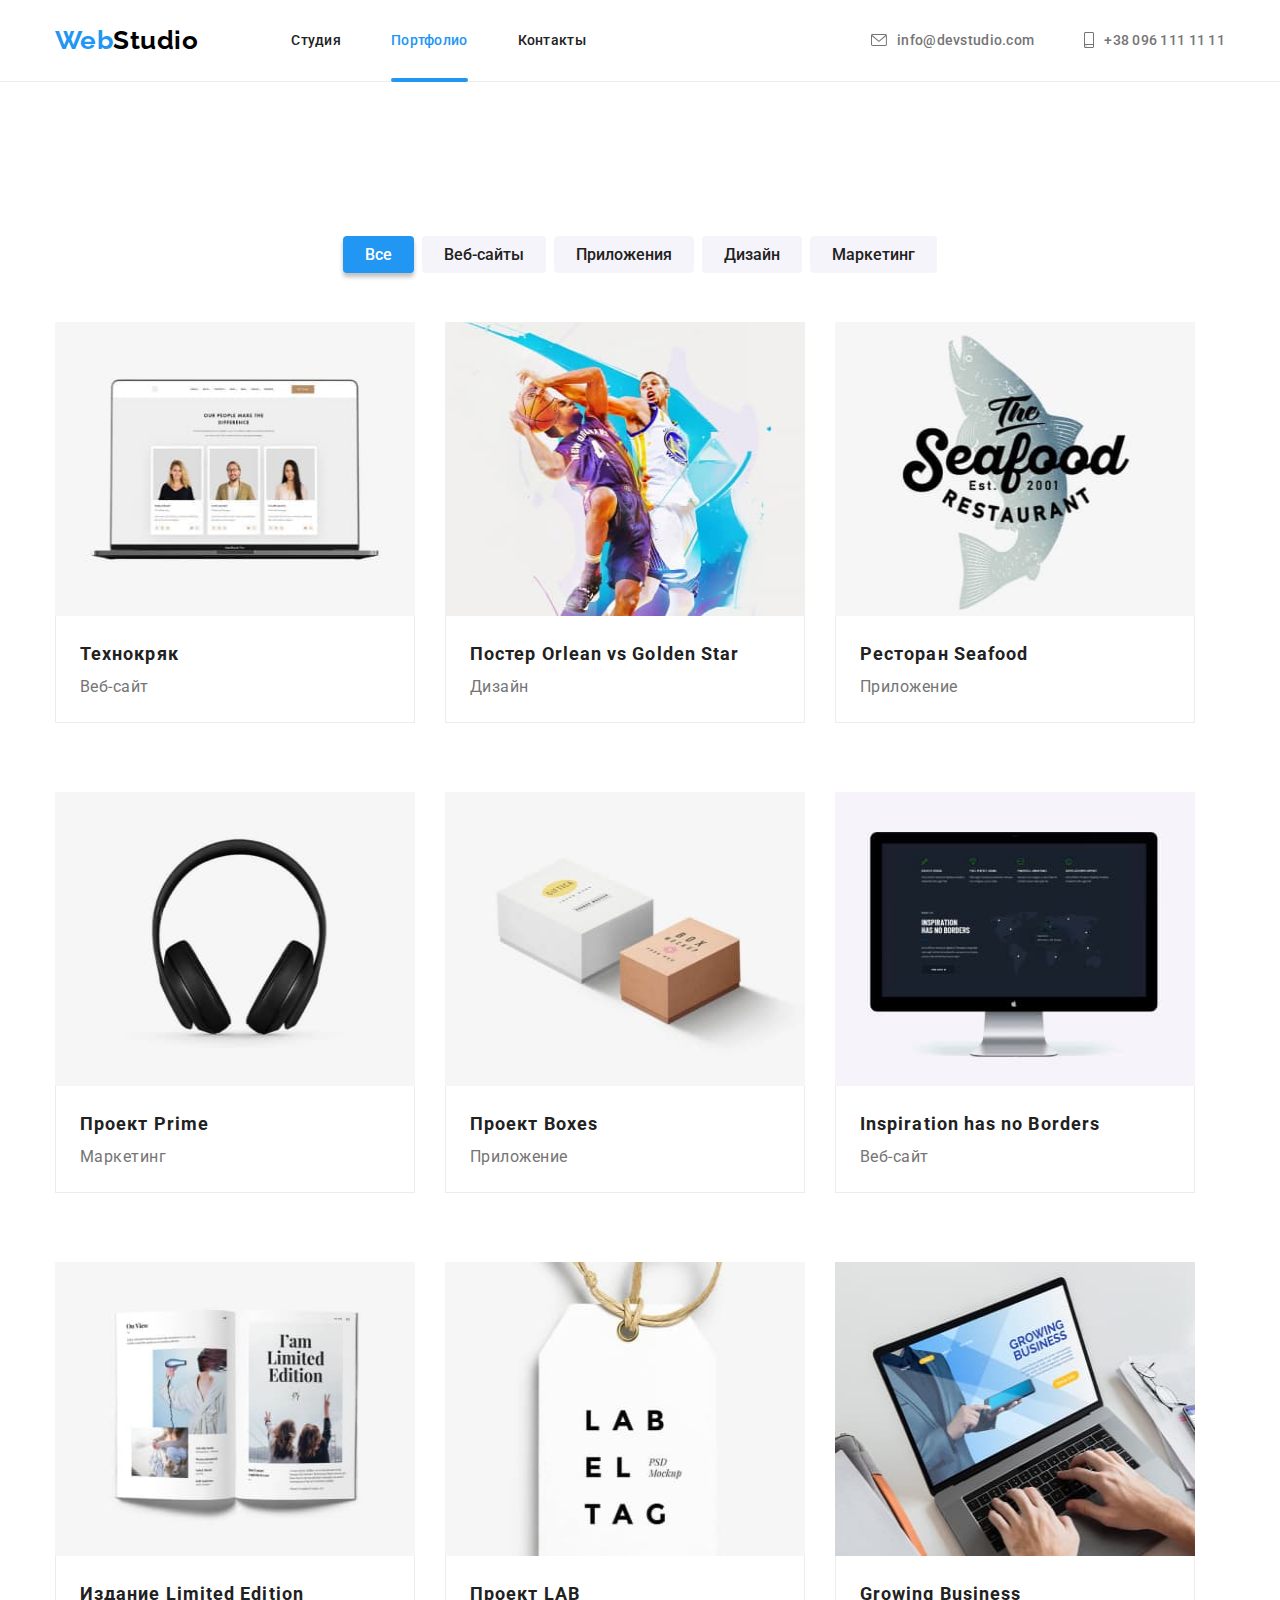
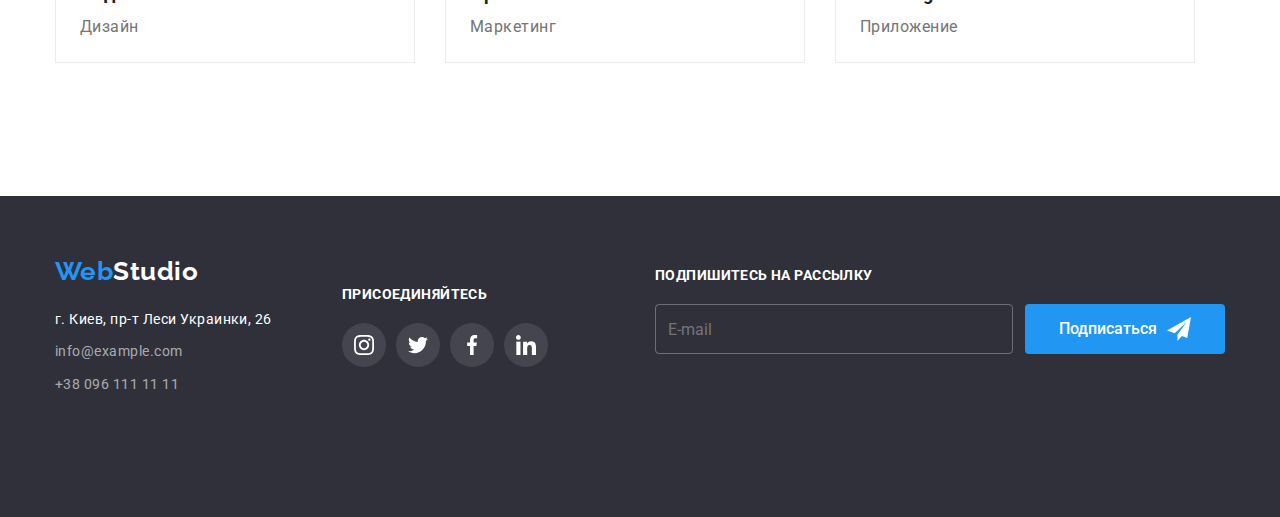
==== commit 1ae6a267: "hw8 - mob menu" ====
--- a/portfolio.html
+++ b/portfolio.html
@@ -13,7 +13,7 @@
 </head>
 <body class="page">
   <!-- Шапка портфолио ------->
-  <!-- <header class="header">
+  <header class="header">
     <div class="container logo__head">
       <a href="./index.html" class="logo link logo__header"
       >Web<span lang="en" class="logo__top">Studio</span>
@@ -43,7 +43,7 @@
         </li>
       </ul>
     </div>
-  </header> -->
+  </header>
 
   <main>
     
@@ -427,7 +427,7 @@
 
           <div class="connect">
             <p class="title__connect">присоединяйтесь</p>
-            <ul class="team-social__list list">
+            <ul class="team-social__list list footer__list">
               <li class="footer-social__item">
                 <a href="" class="footer-social__link">
                   <svg class="footer-social__icon" width="20" height="20">
@@ -485,6 +485,8 @@
 
     </div>
   </footer>  
+
+  <script defer src="./js/mobile-menu.js"></script>
 </body>
 </html>
 
--- a/css/main.min.css
+++ b/css/main.min.css
@@ -1,2 +1,2 @@
-:root{--primary-text-color: #757575;--title-text-color: #212121;--accent-color: #ffffff;--background-color: #f5f4fa;--accent-text-color: #2196f3;--background-hero: #2f303a;--address-color: #c4c4c4;--logo-color: #000000;--header-border: #ececec;--address-color: rgba(255, 255, 255, 0.6);--social-link-color: #afb1b8;--button-shadow: rgba(0, 0, 0, 0.25);--footer-social-link-color: rgba(255, 255, 255, 0.1);--input-form-border: rgba(33, 33, 33, 0.2);--time-duration: 500ms;--features-background-color: rgba(47, 48, 58, 0.8);--top-box-color: rgba(33, 150, 243, 0.9);--backdrop-color: rgba(0, 0, 0, 0.2);--online-input-form-border: rgba(255, 255, 255, 0.3)}.visually-hidden{position:absolute;width:1px;height:1px;margin:-1px;border:0;padding:0;white-space:nowrap;clip-path:inset(100%);clip:rect(0 0 0 0);overflow:hidden}html{box-sizing:border-box}*,*::before,*::after{box-sizing:inherit}input:-webkit-autofill,input:-webkit-autofill:hover,input:-webkit-autofill:focus,input:-webkit-autofill:active{transition:background-color 5000s ease-in-out 0s;-webkit-box-shadow:0 0 0px 1000px #fff inset}p,h1,h2,h3,h4,h5,h6{margin:0}img{display:block;max-width:100%}.list{list-style:none;padding:0;margin:0}.page{margin:0;background-color:var(--accent-color);color:var(--primary-text-color);font-family:Roboto, sans-serif;font-style:normal;letter-spacing:0.03em}.logo{color:var(--accent-text-color);font-weight:700;font-size:26px;line-height:1.2;font-family:Raleway, sans-serif;transition:color var(--time-duration) cubic-bezier(0.4, 0, 0.2, 1)}.title{color:var(--title-text-color);font-weight:700;font-size:18px;line-height:2;letter-spacing:.06em}.title__description{margin-bottom:10px;text-align:left;color:var(--title-text-color);font-weight:700;font-size:14px;line-height:1.2;letter-spacing:.03em;text-transform:uppercase}.team-social__list{display:flex;justify-content:center}.team-social__item{background-color:var(--accent-color);width:44px;height:44px;border-radius:50%;transition:background-color var(--time-duration) cubic-bezier(0.4, 0, 0.2, 1)}.team-social__item+.team-social__item{margin-left:10px}.social__link{width:100%;height:100%;display:flex;align-items:center;justify-content:center;border-radius:50%;transition:color var(--time-duration) cubic-bezier(0.4, 0, 0.2, 1),background-color var(--time-duration) cubic-bezier(0.4, 0, 0.2, 1)}.social__link:hover,.social__link:focus{background-color:var(--accent-text-color)}.social__link:hover .social__icon,.social__link:focus .social__icon{fill:var(--accent-color)}.social__icon{fill:var(--social-link-color);transition:fill var(--time-duration) cubic-bezier(0.4, 0, 0.2, 1)}.container{text-align:center;width:100%;margin:0px auto;padding:0 15px}@media screen and (min-width: 480px){.container{width:480px}}@media screen and (min-width: 768px){.container{width:768px}}@media screen and (min-width: 1200px){.container{width:1200px}}.section .images{display:block}.section .customers-title,.section .images,.section .list-team{color:var(--title-text-color);font-weight:700;font-size:36px;line-height:1.16;letter-spacing:.03em;text-align:center}.section .list-team{margin-bottom:50px}.customers{justify-content:center;padding-top:60px;padding-bottom:60px}@media screen and (min-width: 1200px){.customers{padding-top:94px;padding-bottom:94px}}.title__customers{color:var(--title-text-color);font-weight:700;font-size:28px;line-height:1.16;letter-spacing:.03em;margin-bottom:30px}@media screen and (min-width: 1200px){.title__customers{color:var(--title-text-color);font-weight:700;font-size:36px;line-height:1.16;letter-spacing:.03em;margin-bottom:50px}}.customers__list{width:100%;margin-bottom:-30px;margin-right:-30px;display:flex;justify-content:center;flex-wrap:wrap}.customers__item{margin-bottom:30px;margin-right:30px;width:calc(100% / 2 - 30px);height:92px;background-color:var(--accent-color);border:1px solid var(--social-link-color);box-sizing:border-box;border-radius:4px;transition:color var(--time-duration) cubic-bezier(0.4, 0, 0.2, 1)}@media screen and (min-width: 768px){.customers__item{width:calc(100% / 3 - 30px)}}@media screen and (min-width: 1200px){.customers__item{width:calc(100% / 6 - 30px)}}.customers__item:hover,.customers__item:focus{border:1px solid var(--accent-text-color);box-sizing:border-box;border-radius:4px}.customers__link{width:100%;height:100%;display:flex;align-items:center;justify-content:center;transition:color var(--time-duration) cubic-bezier(0.4, 0, 0.2, 1)}.customers__link:hover,.customers__link:focus{background-color:var(--accent-color)}.customers__link:hover .customers__icon,.customers__link:focus .customers__icon{fill:var(--accent-text-color)}.customers__icon{fill:var(--social-link-color);transition:fill var(--time-duration) cubic-bezier(0.4, 0, 0.2, 1)}.header{border-bottom:1px solid var(--header-border)}.header .logo__head{display:flex;align-items:center}.header .logo__top{color:var(--logo-color)}.header .logo__header{color:var(--accent-text-color);padding-top:24px;padding-bottom:24px}.link{text-decoration:none;color:inherit;transition:color var(--time-duration) cubic-bezier(0.4, 0, 0.2, 1)}.city{color:var(--accent-color)}.nav{margin-left:93px}.site-nav{display:flex;color:var(--title-text-color);font-weight:500;font-size:14px;line-height:1.2;letter-spacing:.02em;transition:color var(--time-duration) cubic-bezier(0.4, 0, 0.2, 1)}.site-nav__item+.site-nav__item{margin-left:50px}.site-nav__studio,.site-nav__portfolio,.site-nav__contacts{color:var(--title-text-color);padding-top:32px;padding-bottom:32px;display:block;transition:color var(--time-duration) cubic-bezier(0.4, 0, 0.2, 1)}.site-nav .link{position:relative}.site-nav .link:hover,.site-nav .link:focus,.site-nav .link.current{color:var(--accent-text-color)}.site-nav .link.current::after{position:absolute;content:"";width:100%;height:4px;background-color:var(--accent-text-color);left:0;bottom:-1px;box-sizing:border-box;border-radius:2px}.auth-nav{display:flex;margin-left:auto;transition:color var(--time-duration) cubic-bezier(0.4, 0, 0.2, 1)}.auth-nav__item+.auth-nav__item{margin-left:50px}.auth-nav__mail,.auth-nav__phone,.auth-nav__first-mail{display:flex;align-items:center;color:var(--primary-text-color);font-weight:500;font-size:14px;line-height:1.2;letter-spacing:.02em;padding:32px 0;transition:color var(--time-duration) cubic-bezier(0.4, 0, 0.2, 1)}.auth-nav .link:hover,.auth-nav .link:focus{color:var(--accent-text-color)}.auth-nav .link:hover .mail-icon,.auth-nav .link:focus .mail-icon,.auth-nav .link:hover .phone-icon,.auth-nav .link:focus .phone-icon{fill:var(--accent-text-color)}.mail-icon,.phone-icon{fill:currentColor;margin-right:10px;transition:fill var(--time-duration) cubic-bezier(0.4, 0, 0.2, 1)}.hero{padding-top:200px;padding-bottom:200px;background-color:var(--background-hero);background-image:linear-gradient(rgba(47,48,58,0.4), rgba(47,48,58,0.4)),url(../images/hero-bg.jpg);width:1600px;height:600px;background-repeat:no-repeat;background-position:50% 50%;background-size:cover;margin:0 auto}.hero__title{color:var(--accent-color);font-weight:900;font-size:44px;line-height:1.4;letter-spacing:.06em;width:696px;margin:0 auto 30px;text-transform:uppercase}.hero__button{color:var(--accent-color);font-weight:700;font-size:16px;line-height:1.9;letter-spacing:.06em;text-align:center;width:200px;height:50px;border-radius:4px;border:0;background-color:var(--accent-text-color);font-family:Roboto, sans-serif;cursor:pointer}.team{background-color:var(--background-color);justify-content:center;padding-top:60px;padding-bottom:60px}@media screen and (min-width: 1200px){.team{padding-top:94px;padding-bottom:94px}}.title__dev-team{color:var(--title-text-color);font-weight:700;font-size:28px;line-height:1.16;letter-spacing:.03em;margin-bottom:30px}@media screen and (min-width: 1200px){.title__dev-team{color:var(--title-text-color);font-weight:700;font-size:36px;line-height:1.16;letter-spacing:.03em;margin-bottom:50px}}.employees__list{width:100%;margin-bottom:-30px;margin-right:-30px;display:flex;justify-content:center;flex-wrap:wrap}.employees__item{margin-bottom:30px;margin-right:30px;border-radius:4px;box-shadow:0 4px 4px 0 var(--button-shadow);overflow:hidden}@media screen and (min-width: 768px){.employees__item{width:calc(100% / 2 - 30px)}}@media screen and (min-width: 1200px){.employees__item{width:calc(100% / 4 - 30px)}}.profession{text-align:center;margin-bottom:16px}.property{padding-top:60px;padding-bottom:60px}@media screen and (min-width: 1200px){.property{padding-bottom:94px;padding-top:94px}}.differences__list{width:100%;margin-bottom:-30px;margin-right:-30px}@media screen and (min-width: 768px){.differences__list{display:flex;flex-wrap:wrap}}.differences__item{margin-bottom:30px}@media screen and (min-width: 768px){.differences__item{width:calc(100% / 2 - 30px);margin-right:30px}}@media screen and (min-width: 1200px){.differences__item{width:calc(100% / 4 - 30px)}}.property__item{display:flex;align-items:center;justify-content:center;background-color:var(--background-color);width:100%;height:120px;margin-bottom:30px}.title__features{display:inline;margin-right:auto;margin-bottom:50px}.photos{padding-bottom:94px}.features{display:flex}.features__item{position:relative}.features__item+.features__item{margin-left:30px}.features-text{color:var(--accent-color);font-weight:700;font-size:14px;line-height:1.2;letter-spacing:.03em;text-transform:uppercase}.features-text__box{position:absolute;background-color:var(--features-background-color);width:370px;height:70px;bottom:0;display:flex;align-items:center;justify-content:center}.portfolio{padding-top:40px;padding-bottom:60px;transition:color var(--time-duration) cubic-bezier(0.4, 0, 0.2, 1)}@media screen and (min-width: 768px){.portfolio{padding-top:14px;padding-bottom:60px}}@media screen and (min-width: 1200px){.portfolio{padding-top:94px;padding-bottom:94px}}.projects__list{width:100%;margin-bottom:-30px;margin-right:-30px;display:flex;flex-wrap:wrap;padding-left:0;padding-right:0;transition:color var(--time-duration) cubic-bezier(0.4, 0, 0.2, 1)}.projects__item{text-align:left;height:440px;margin-right:30px;margin-bottom:30px;transition:color var(--time-duration) cubic-bezier(0.4, 0, 0.2, 1),box-shadow var(--time-duration) cubic-bezier(0.4, 0, 0.2, 1)}@media screen and (min-width: 768px){.projects__item{width:calc(100% / 2 - 30px);height:404px}}@media screen and (min-width: 1200px){.projects__item{width:calc(100% / 3 - 30px);height:440px}}.project__wrap:hover,.project__wrap:focus{box-shadow:0 4px 4px 0 var(--button-shadow)}.project__wrap{display:block;transition:box-shadow var(--time-duration) cubic-bezier(0.4, 0, 0.2, 1)}.project__wrap:hover .project__top-text,.project__wrap:focus .project__top-text{transform:translateY(0)}.project__item-wrap{position:relative;overflow:hidden;height:294px}.project__top-text{position:absolute;top:0;left:0;height:100%;color:var(--accent-color);font-size:18px;line-height:1.55;letter-spacing:.03em;background-color:var(--top-box-color);padding:63px 24px;transform:translateY(101%);transition:transform var(--time-duration)}.footer{padding-top:60px;padding-bottom:60px;background-color:var(--background-hero)}@media screen and (min-width: 1200px){.footer{display:flex}}@media screen and (min-width: 1200px){.bottom{display:flex;align-items:baseline;text-align:left}}.bottom .mail,.bottom .phone,.bottom .city{font-weight:400;font-size:14px;line-height:1.7;font-style:normal;display:block}.address__list{color:var(--address-color);margin-bottom:60px}.address__item{margin-bottom:9px}.address__item:focus,.address__item:hover{color:var(--accent-text-color)}.address__item:last-child{margin-bottom:0}.bottom .logo{display:flex;justify-content:center}@media screen and (min-width: 1200px){.bottom .logo{display:flex;justify-content:left}}.bottom .logo__down{color:var(--accent-color)}.bottom .logo__footer{color:var(--accent-text-color);margin-bottom:20px}.connect{margin-left:auto;margin-right:auto}@media screen and (min-width: 1200px){.connect{margin-left:70px}}.title__connect,.title__online{color:var(--accent-color);font-weight:700;font-size:14px;line-height:1.2;letter-spacing:.03em;margin-bottom:20px;text-transform:uppercase}.team-social__list{margin-bottom:60px}.footer-social__item{border-radius:50%;width:44px;height:44px;transition:background-color var(--time-duration) cubic-bezier(0.4, 0, 0.2, 1)}.footer-social__link{width:100%;height:100%;display:flex;align-items:center;justify-content:center;border-radius:50%;transition:background-color var(--time-duration) cubic-bezier(0.4, 0, 0.2, 1);background-color:var(--footer-social-link-color)}.footer-social__link:hover,.footer-social__link:focus{background-color:var(--accent-text-color)}.footer-social__link:hover .footer-social__icon,.footer-social__link:focus .footer-social__icon{fill:var(--accent-color)}.footer-social__item+.footer-social__item{margin-left:10px}.footer-social__icon{fill:var(--accent-color);transition:fill var(--time-duration) cubic-bezier(0.4, 0, 0.2, 1)}@media screen and (min-width: 768px){.footer__top{display:flex}}@media screen and (min-width: 1200px){.footer__top{display:flex;align-items:center;justify-content:center;flex-wrap:nowrap}}.online{margin-left:auto}.online__input{margin-bottom:20px;background-color:transparent;width:100%;height:50px;border-radius:4px;outline:none;padding-left:12px;color:var(--accent-color);border:1px solid var(--online-input-form-border)}@media screen and (min-width: 1200px){.online__input{margin-bottom:0;width:358px}}@media screen and (min-width: 1200px){.online__form{display:flex;align-items:center;justify-content:center}}.online__button{display:flex;align-items:center;justify-content:center;border-radius:4px;padding:6px 22px;border:0;margin-left:auto;margin-right:auto;background-color:var(--accent-text-color);color:var(--accent-color);font-weight:500;font-size:16px;line-height:1.6;width:200px;height:50px;cursor:pointer;transition:color var(--time-duration) cubic-bezier(0.4, 0, 0.2, 1),background-color var(--time-duration) cubic-bezier(0.4, 0, 0.2, 1)}@media screen and (min-width: 1200px){.online__button{margin-left:12px}}.online__button-icon{margin-left:10px;transition:fill var(--time-duration) cubic-bezier(0.4, 0, 0.2, 1)}.signature{background-color:var(--accent-color);padding:30px}.title{color:var(--title-text-color);letter-spacing:0.06em}.title__team{color:var(--title-text-color);font-weight:500;font-size:16px;line-height:1.2;text-align:center;margin-bottom:10px}.section__content{text-align:left;color:var(--primary-text-color);font-weight:400;font-size:14px;line-height:1.71;letter-spacing:.03em}.btns__list{display:flex;align-items:center;justify-content:flex-start;flex-wrap:wrap;margin-top:60px;margin-bottom:40px;margin-right:auto}.btns__list .current{background-color:var(--accent-text-color);color:var(--accent-color);box-shadow:0 4px 4px 0 var(--button-shadow)}@media screen and (min-width: 1200px){.btns__list{display:flex;align-items:center;justify-content:center;margin-bottom:34px}}.btns__item{margin-left:8px;margin-bottom:15px;transition:background-color var(--time-duration) cubic-bezier(0.4, 0, 0.2, 1)}.btns__item:first-child{margin-left:0}.portfolio__button{border-radius:4px;padding:6px 22px;border:0;background-color:var(--background-color);color:var(--title-text-color);font-weight:500;font-size:16px;line-height:1.6;cursor:pointer;transition:color var(--time-duration) cubic-bezier(0.4, 0, 0.2, 1),background-color var(--time-duration) cubic-bezier(0.4, 0, 0.2, 1),box-shadow var(--time-duration) cubic-bezier(0.4, 0, 0.2, 1)}.portfolio__button:hover,.portfolio__button:focus,.portfolio__button:active{background-color:var(--accent-text-color);color:var(--accent-color);box-shadow:0 4px 4px 0 var(--button-shadow)}.title .sites{font-weight:700;font-size:18px;line-height:2;letter-spacing:.06em;margin-bottom:4px}.description-photo{padding:20px 24px;border:1px solid var(--header-border);border-top:0}.section .content{color:var(--primary-text-color);font-size:16px;line-height:1.87}.profession{text-align:center;margin-bottom:16px}.backdrop{position:fixed;width:100vw;height:100vh;background-color:var(--backdrop-color);top:0;left:0;transition:opacity var(--time-duration),visibility var(--time-duration)}.modal{position:absolute;padding:40px;top:50%;left:50%;transform:rotate(0) translate(-50%, -50%);transition:transform var(--time-duration);width:528px;height:581px;background-color:var(--background-color);border-radius:5px}.modal-form{display:block;justify-content:center;padding-top:30px}.modal-form__field{margin-bottom:10px}.modal-form__field:last-child{margin-bottom:0}.modal-input__wrap{position:relative}.modal-input__text{color:var(--primary-text-color);font-weight:400;font-size:12px;line-height:1.16;letter-spacing:.01;display:block;margin-bottom:5px}.modal-input{display:block;width:100%;height:40px;border:1px solid var(--input-form-border);border-radius:4px;padding-left:48px;padding-right:31px;outline:none;background-color:transparent;transition:border-color var(--time-duration) cubic-bezier(0.4, 0, 0.2, 1);color:var(--logo-color)}.modal-input:hover,.modal-input:focus{border-color:var(--accent-text-color)}.modal-input:hover+.input__icon,.modal-input:focus+.input__icon{fill:var(--accent-text-color)}.modal__text{display:block;width:100%;height:100px;border:1px solid var(--input-form-border);border-radius:4px;outline:none;padding:10px;resize:none;background-color:transparent;color:var(--logo-color);transition:border-color var(--time-duration) cubic-bezier(0.4, 0, 0.2, 1)}.modal__text:focus,.modal__text:hover{border-color:var(--accent-text-color)}.input__icon{position:absolute;top:50%;transform:translateY(-50%);left:12px;transition:fill var(--time-duration) cubic-bezier(0.4, 0, 0.2, 1)}.icon-close{fill:var(--title-text-color);transition:fill var(--time-duration) cubic-bezier(0.4, 0, 0.2, 1)}.modal-close__button{position:absolute;top:8px;right:8px;width:30px;height:30px;background-color:transparent;border-radius:50%;border:1px solid var(--address-color);display:flex;align-items:center;justify-content:center;transition:fill var(--time-duration) cubic-bezier(0.4, 0, 0.2, 1),border-color var(--time-duration) cubic-bezier(0.4, 0, 0.2, 1)}.modal-close__button:hover .icon-close,.modal-close__button:focus .icon-close{fill:var(--accent-text-color);border-color:var(--accent-color)}.modal__title{position:absolute;color:var(--title-text-color);font-weight:700;font-size:20px;line-height:1.15;letter-spacing:.03em;text-align:center;margin-bottom:12px}.modal-submit__button{display:flex;align-items:center;justify-content:center;border-radius:4px;border:0;background-color:var(--accent-text-color);color:var(--accent-color);font-weight:500;font-size:16px;line-height:1.6;width:200px;height:50px;cursor:pointer;transition:color var(--time-duration) cubic-bezier(0.4, 0, 0.2, 1),background-color var(--time-duration) cubic-bezier(0.4, 0, 0.2, 1),box-shadow var(--time-duration) cubic-bezier(0.4, 0, 0.2, 1);margin-bottom:30px;margin-right:auto;margin-left:auto}.modal-submit__button:hover,.modal-submit__button:focus{box-shadow:0 4px 4px 0 var(--button-shadow)}.check-wrap{margin-bottom:30px}.modal-check__text{display:block;display:flex;align-items:center;color:var(--primary-text-color);font-weight:400;font-size:14px;line-height:1.71;letter-spacing:.03em}.modal-check__text span{width:16px;height:15px;border:2px solid var(--logo-color);margin-right:5px;border-radius:2px;display:flex;align-items:center;justify-content:center}.modal-check:checked+.modal-check__text span{background-color:var(--accent-color);border:none}.modal-check__link{color:var(--accent-text-color);font-weight:400;font-size:14px;line-height:1.71;letter-spacing:.03em;text-decoration-line:underline;padding-left:5px}.modal-check:checked+.modal-check__text .icon-check{fill:var(--accent-text-color)}.icon-check{fill:transparent}.is-hidden{visibility:hidden;opacity:0;pointer-events:none}.backdrop.is-hidden .modal{transform:rotate(90deg)}
+:root{--primary-text-color: #757575;--title-text-color: #212121;--accent-color: #ffffff;--background-color: #f5f4fa;--accent-text-color: #2196f3;--background-hero: #2f303a;--address-color: #c4c4c4;--logo-color: #000000;--header-border: #ececec;--address-color: rgba(255, 255, 255, 0.6);--social-link-color: #afb1b8;--button-shadow: rgba(0, 0, 0, 0.25);--footer-social-link-color: rgba(255, 255, 255, 0.1);--input-form-border: rgba(33, 33, 33, 0.2);--time-duration: 500ms;--features-background-color: rgba(47, 48, 58, 0.8);--top-box-color: rgba(33, 150, 243, 0.9);--backdrop-color: rgba(0, 0, 0, 0.2);--online-input-form-border: rgba(255, 255, 255, 0.3)}.visually-hidden{position:absolute;width:1px;height:1px;margin:-1px;border:0;padding:0;white-space:nowrap;clip-path:inset(100%);clip:rect(0 0 0 0);overflow:hidden}html{box-sizing:border-box}*,*::before,*::after{box-sizing:inherit}input:-webkit-autofill,input:-webkit-autofill:hover,input:-webkit-autofill:focus,input:-webkit-autofill:active{transition:background-color 5000s ease-in-out 0s;-webkit-box-shadow:0 0 0px 1000px #fff inset}p,h1,h2,h3,h4,h5,h6{margin:0}img{display:block;max-width:100%}.list{list-style:none;padding:0;margin:0}.page{margin:0;background-color:var(--accent-color);color:var(--primary-text-color);font-family:Roboto, sans-serif;font-style:normal;letter-spacing:0.03em}.logo{color:var(--accent-text-color);font-weight:700;font-size:26px;line-height:1.2;font-family:Raleway, sans-serif;transition:color var(--time-duration) cubic-bezier(0.4, 0, 0.2, 1)}.title{color:var(--title-text-color);font-weight:700;font-size:18px;line-height:2;letter-spacing:.06em}.title__description{margin-bottom:10px;text-align:left;color:var(--title-text-color);font-weight:700;font-size:14px;line-height:1.2;letter-spacing:.03em;text-transform:uppercase}.team-social__list{display:flex;justify-content:center}.team-social__item{background-color:var(--accent-color);width:44px;height:44px;border-radius:50%;transition:background-color var(--time-duration) cubic-bezier(0.4, 0, 0.2, 1)}.team-social__item+.team-social__item{margin-left:10px}.social__link{width:100%;height:100%;display:flex;align-items:center;justify-content:center;border-radius:50%;transition:color var(--time-duration) cubic-bezier(0.4, 0, 0.2, 1),background-color var(--time-duration) cubic-bezier(0.4, 0, 0.2, 1)}.social__link:hover,.social__link:focus{background-color:var(--accent-text-color)}.social__link:hover .social__icon,.social__link:focus .social__icon{fill:var(--accent-color)}.social__icon{fill:var(--social-link-color);transition:fill var(--time-duration) cubic-bezier(0.4, 0, 0.2, 1)}.container{text-align:center;width:100%;margin:0px auto;padding:0 15px}@media screen and (min-width: 480px){.container{width:480px}}@media screen and (min-width: 768px){.container{width:768px}}@media screen and (min-width: 1200px){.container{width:1200px}}.section .images{display:block}.section .customers-title,.section .images,.section .list-team{color:var(--title-text-color);font-weight:700;font-size:36px;line-height:1.16;letter-spacing:.03em;text-align:center}.section .list-team{margin-bottom:50px}.customers{justify-content:center;padding-top:60px;padding-bottom:60px}@media screen and (min-width: 1200px){.customers{padding-top:94px;padding-bottom:94px}}.title__customers{color:var(--title-text-color);font-weight:700;font-size:28px;line-height:1.16;letter-spacing:.03em;margin-bottom:30px}@media screen and (min-width: 1200px){.title__customers{color:var(--title-text-color);font-weight:700;font-size:36px;line-height:1.16;letter-spacing:.03em;margin-bottom:50px}}.customers__list{width:100%;margin-bottom:-30px;margin-right:-30px;display:flex;justify-content:center;flex-wrap:wrap}.customers__item{margin-bottom:30px;margin-right:30px;width:calc(100% / 2 - 30px);height:92px;background-color:var(--accent-color);border:1px solid var(--social-link-color);box-sizing:border-box;border-radius:4px;transition:color var(--time-duration) cubic-bezier(0.4, 0, 0.2, 1)}@media screen and (min-width: 768px){.customers__item{width:calc(100% / 3 - 30px)}}@media screen and (min-width: 1200px){.customers__item{width:calc(100% / 6 - 30px)}}.customers__item:hover,.customers__item:focus{border:1px solid var(--accent-text-color);box-sizing:border-box;border-radius:4px}.customers__link{width:100%;height:100%;display:flex;align-items:center;justify-content:center;transition:color var(--time-duration) cubic-bezier(0.4, 0, 0.2, 1)}.customers__link:hover,.customers__link:focus{background-color:var(--accent-color)}.customers__link:hover .customers__icon,.customers__link:focus .customers__icon{fill:var(--accent-text-color)}.customers__icon{fill:var(--social-link-color);transition:fill var(--time-duration) cubic-bezier(0.4, 0, 0.2, 1)}.header{border-bottom:1px solid var(--header-border)}.header .logo__head{display:flex;align-items:center}.header .logo__top{color:var(--logo-color)}.header .logo__header{color:var(--accent-text-color);padding-top:24px;padding-bottom:24px}.link{text-decoration:none;color:inherit;transition:color var(--time-duration) cubic-bezier(0.4, 0, 0.2, 1)}.city{color:var(--accent-color)}.nav{margin-left:93px}.site-nav{display:flex;color:var(--title-text-color);font-weight:500;font-size:14px;line-height:1.2;letter-spacing:.02em;transition:color var(--time-duration) cubic-bezier(0.4, 0, 0.2, 1)}@media screen and (max-width: 768px){.site-nav{display:none}}.site-nav__item+.site-nav__item{margin-left:50px}.site-nav__studio,.site-nav__portfolio,.site-nav__contacts{color:var(--title-text-color);padding-top:32px;padding-bottom:32px;display:block;transition:color var(--time-duration) cubic-bezier(0.4, 0, 0.2, 1)}.site-nav .link{position:relative}.site-nav .link:hover,.site-nav .link:focus,.site-nav .link.current{color:var(--accent-text-color)}.site-nav .link.current::after{position:absolute;content:"";width:100%;height:4px;background-color:var(--accent-text-color);left:0;bottom:-1px;box-sizing:border-box;border-radius:2px}.auth-nav{display:flex;margin-left:auto;transition:color var(--time-duration) cubic-bezier(0.4, 0, 0.2, 1)}@media screen and (max-width: 768px){.auth-nav{display:none}}.auth-nav__item+.auth-nav__item{margin-left:50px}.auth-nav__mail,.auth-nav__phone,.auth-nav__first-mail{display:flex;align-items:center;color:var(--primary-text-color);font-weight:500;font-size:14px;line-height:1.2;letter-spacing:.02em;padding:32px 0;transition:color var(--time-duration) cubic-bezier(0.4, 0, 0.2, 1)}.auth-nav .link:hover,.auth-nav .link:focus{color:var(--accent-text-color)}.auth-nav .link:hover .mail-icon,.auth-nav .link:focus .mail-icon,.auth-nav .link:hover .phone-icon,.auth-nav .link:focus .phone-icon{fill:var(--accent-text-color)}.mail-icon,.phone-icon{fill:currentColor;margin-right:10px;transition:fill var(--time-duration) cubic-bezier(0.4, 0, 0.2, 1)}.mob-menu__button-icon{display:none;fill:var(--title-text-color)}.mob-menu__open-button{display:none}.mob-menu__list{display:none}.mob-menu__close__button{display:none}.hero{background-repeat:no-repeat;background-position:50% 50%;background-size:cover;margin:0 auto;padding-top:118px;padding-bottom:118px;background-color:var(--background-hero);background-image:linear-gradient(rgba(47,48,58,0.4), rgba(47,48,58,0.4)),url(../images/hero/hero-bg-mob.jpg);width:100%;height:400px}@media (min-device-pixel-ratio: 2), (-webkit-min-device-pixel-ratio: 2), (min-resolution: 192dpi), (min-resolution: 2dppx){.hero{background-color:var(--background-hero);background-image:linear-gradient(rgba(47,48,58,0.4), rgba(47,48,58,0.4)),url(../images/hero/hero-bg-mob-2x.jpg)}}@media screen and (min-width: 768px){.hero{padding-top:118px;padding-bottom:118px;background-color:var(--background-hero);background-image:linear-gradient(rgba(47,48,58,0.4), rgba(47,48,58,0.4)),url(../images/hero/hero-bg-tab.jpg);width:768px;height:400px}}@media screen and (min-width: 1200px){.hero{padding-top:200px;padding-bottom:200px;background-color:var(--background-hero);background-image:linear-gradient(rgba(47,48,58,0.4), rgba(47,48,58,0.4)),url(../images/hero/hero-bg.jpg);width:1600px;height:600px}.hero__container{width:100%;padding:0}}.hero__title{margin:0 auto 30px;text-transform:uppercase;width:360px;color:var(--accent-color);font-weight:900;font-size:26px;line-height:1.61;letter-spacing:.06em}@media screen and (min-width: 768px){.hero__title{width:360px;color:var(--accent-color);font-weight:900;font-size:26px;line-height:1.61;letter-spacing:.06em}}@media screen and (min-width: 1200px){.hero__title{color:var(--accent-color);font-weight:900;font-size:44px;line-height:1.4;letter-spacing:.06em;width:696px}}.hero__button{color:var(--accent-color);font-weight:700;font-size:16px;line-height:1.9;letter-spacing:.06em;text-align:center;width:200px;height:50px;border-radius:4px;border:0;background-color:var(--accent-text-color);font-family:Roboto, sans-serif;cursor:pointer}.team{background-color:var(--background-color);justify-content:center;padding-top:60px;padding-bottom:60px}@media screen and (min-width: 1200px){.team{padding-top:94px;padding-bottom:94px}}.title__dev-team{color:var(--title-text-color);font-weight:700;font-size:28px;line-height:1.16;letter-spacing:.03em;margin-bottom:30px}@media screen and (min-width: 1200px){.title__dev-team{color:var(--title-text-color);font-weight:700;font-size:36px;line-height:1.16;letter-spacing:.03em;margin-bottom:50px}}.employees__list{width:100%;margin-bottom:-30px;margin-right:-30px;display:flex;justify-content:center;flex-wrap:wrap}.employees__item{margin-bottom:30px;margin-right:30px;border-radius:4px;box-shadow:0 4px 4px 0 var(--button-shadow);overflow:hidden}@media screen and (min-width: 768px){.employees__item{width:calc(100% / 2 - 30px)}}@media screen and (min-width: 1200px){.employees__item{width:calc(100% / 4 - 30px)}}.profession{text-align:center;margin-bottom:16px}.property{padding-top:60px;padding-bottom:60px}@media screen and (min-width: 1200px){.property{padding-bottom:94px;padding-top:94px}}.differences__list{width:100%;margin-bottom:-30px;margin-right:-30px}@media screen and (min-width: 768px){.differences__list{display:flex;flex-wrap:wrap}}.differences__item{margin-bottom:30px}@media screen and (min-width: 768px){.differences__item{width:calc(100% / 2 - 30px);margin-right:30px}}@media screen and (min-width: 1200px){.differences__item{width:calc(100% / 4 - 30px)}}.property__item{display:flex;align-items:center;justify-content:center;background-color:var(--background-color);width:100%;height:120px;margin-bottom:30px}.title__features{display:inline;margin-right:auto;margin-bottom:50px}.photos{display:none}@media screen and (min-width: 1200px){.photos{display:block;padding-bottom:94px}}.features{display:flex}.features__item{position:relative}.features__item+.features__item{margin-left:30px}.features-text{color:var(--accent-color);font-weight:700;font-size:14px;line-height:1.2;letter-spacing:.03em;text-transform:uppercase}.features-text__box{position:absolute;background-color:var(--features-background-color);width:370px;height:70px;bottom:0;display:flex;align-items:center;justify-content:center}.portfolio{padding-top:40px;padding-bottom:60px;transition:color var(--time-duration) cubic-bezier(0.4, 0, 0.2, 1)}@media screen and (min-width: 768px){.portfolio{padding-top:14px;padding-bottom:60px}}@media screen and (min-width: 1200px){.portfolio{padding-top:94px;padding-bottom:94px}}.projects__list{width:100%;margin-bottom:-30px;margin-right:-30px;display:flex;flex-wrap:wrap;padding-left:0;padding-right:0;transition:color var(--time-duration) cubic-bezier(0.4, 0, 0.2, 1)}.projects__item{text-align:left;height:440px;margin-right:30px;margin-bottom:30px;transition:color var(--time-duration) cubic-bezier(0.4, 0, 0.2, 1),box-shadow var(--time-duration) cubic-bezier(0.4, 0, 0.2, 1)}@media screen and (min-width: 768px){.projects__item{width:calc(100% / 2 - 30px);height:404px}}@media screen and (min-width: 1200px){.projects__item{width:calc(100% / 3 - 30px);height:440px}}.project__wrap:hover,.project__wrap:focus{box-shadow:0 4px 4px 0 var(--button-shadow)}.project__wrap{display:block;transition:box-shadow var(--time-duration) cubic-bezier(0.4, 0, 0.2, 1)}.project__wrap:hover .project__top-text,.project__wrap:focus .project__top-text{transform:translateY(0)}.project__item-wrap{position:relative;overflow:hidden;height:294px}.project__top-text{position:absolute;top:0;left:0;height:100%;color:var(--accent-color);font-size:18px;line-height:1.55;letter-spacing:.03em;background-color:var(--top-box-color);padding:63px 24px;transform:translateY(101%);transition:transform var(--time-duration)}.footer{padding-top:60px;padding-bottom:60px;background-color:var(--background-hero)}@media screen and (min-width: 1200px){.footer{display:flex}}@media screen and (min-width: 1200px){.bottom{display:flex;align-items:baseline;text-align:left}}.bottom .mail,.bottom .phone,.bottom .city{font-weight:400;font-size:14px;line-height:1.7;font-style:normal;display:block}.address__list{color:var(--address-color);margin-bottom:60px}.address__item{margin-bottom:9px}.address__item:focus,.address__item:hover{color:var(--accent-text-color)}.address__item:last-child{margin-bottom:0}.bottom .logo{display:flex;justify-content:center}@media screen and (min-width: 1200px){.bottom .logo{display:flex;justify-content:left}}.bottom .logo__down{color:var(--accent-color)}.bottom .logo__footer{color:var(--accent-text-color);margin-bottom:20px}.connect{margin-left:auto;margin-right:auto}@media screen and (min-width: 1200px){.connect{margin-left:70px}}.title__connect,.title__online{color:var(--accent-color);font-weight:700;font-size:14px;line-height:1.2;letter-spacing:.03em;margin-bottom:20px;text-transform:uppercase}.footer__list{margin-bottom:60px}.footer-social__item{border-radius:50%;width:44px;height:44px;transition:background-color var(--time-duration) cubic-bezier(0.4, 0, 0.2, 1)}.footer-social__link{width:100%;height:100%;display:flex;align-items:center;justify-content:center;border-radius:50%;transition:background-color var(--time-duration) cubic-bezier(0.4, 0, 0.2, 1);background-color:var(--footer-social-link-color)}.footer-social__link:hover,.footer-social__link:focus{background-color:var(--accent-text-color)}.footer-social__link:hover .footer-social__icon,.footer-social__link:focus .footer-social__icon{fill:var(--accent-color)}.footer-social__item+.footer-social__item{margin-left:10px}.footer-social__icon{fill:var(--accent-color);transition:fill var(--time-duration) cubic-bezier(0.4, 0, 0.2, 1)}@media screen and (min-width: 768px){.footer__top{display:flex;justify-content:space-between}}@media screen and (min-width: 1200px){.footer__top{display:flex;align-items:center;justify-content:center;flex-wrap:nowrap}}.online{margin-left:auto}.online__input{margin-bottom:20px;background-color:transparent;width:100%;height:50px;border-radius:4px;outline:none;padding-left:12px;color:var(--accent-color);border:1px solid var(--online-input-form-border)}@media screen and (min-width: 1200px){.online__input{margin-bottom:0;width:358px}}@media screen and (min-width: 1200px){.online__form{display:flex;align-items:center;justify-content:center}}.online__button{display:flex;align-items:center;justify-content:center;border-radius:4px;padding:6px 22px;border:0;margin-left:auto;margin-right:auto;background-color:var(--accent-text-color);color:var(--accent-color);font-weight:500;font-size:16px;line-height:1.6;width:200px;height:50px;cursor:pointer;transition:color var(--time-duration) cubic-bezier(0.4, 0, 0.2, 1),background-color var(--time-duration) cubic-bezier(0.4, 0, 0.2, 1)}@media screen and (min-width: 1200px){.online__button{margin-left:12px}}.online__button-icon{margin-left:10px;transition:fill var(--time-duration) cubic-bezier(0.4, 0, 0.2, 1)}.signature{background-color:var(--accent-color);padding:30px}.title{color:var(--title-text-color);letter-spacing:0.06em}.title__team{color:var(--title-text-color);font-weight:500;font-size:16px;line-height:1.2;text-align:center;margin-bottom:10px}.section__content{text-align:left;color:var(--primary-text-color);font-weight:400;font-size:14px;line-height:1.71;letter-spacing:.03em}.btns__list{display:flex;align-items:center;justify-content:flex-start;flex-wrap:wrap;margin-top:60px;margin-bottom:40px;margin-right:auto}.btns__list .current{background-color:var(--accent-text-color);color:var(--accent-color);box-shadow:0 4px 4px 0 var(--button-shadow)}@media screen and (min-width: 768px){.btns__list{display:flex;align-items:center;justify-content:center;margin-bottom:14px}}@media screen and (min-width: 1200px){.btns__list{display:flex;align-items:center;justify-content:center;margin-bottom:34px}}.btns__item{margin-left:8px;margin-bottom:15px;transition:background-color var(--time-duration) cubic-bezier(0.4, 0, 0.2, 1)}.btns__item:first-child{margin-left:0}.portfolio__button{border-radius:4px;padding:6px 22px;border:0;background-color:var(--background-color);color:var(--title-text-color);font-weight:500;font-size:16px;line-height:1.6;cursor:pointer;transition:color var(--time-duration) cubic-bezier(0.4, 0, 0.2, 1),background-color var(--time-duration) cubic-bezier(0.4, 0, 0.2, 1),box-shadow var(--time-duration) cubic-bezier(0.4, 0, 0.2, 1)}.portfolio__button:hover,.portfolio__button:focus,.portfolio__button:active{background-color:var(--accent-text-color);color:var(--accent-color);box-shadow:0 4px 4px 0 var(--button-shadow)}.title .sites{font-weight:700;font-size:18px;line-height:2;letter-spacing:.06em;margin-bottom:4px}.description-photo{padding:20px 24px;border:1px solid var(--header-border);border-top:0}.section .content{color:var(--primary-text-color);font-size:16px;line-height:1.87}.profession{text-align:center;margin-bottom:16px}.backdrop{position:fixed;width:100vw;height:100vh;background-color:var(--backdrop-color);top:0;left:0;transition:opacity var(--time-duration),visibility var(--time-duration)}.modal{position:absolute;padding:40px;top:50%;left:50%;transform:rotate(0) translate(-50%, -50%);transition:transform var(--time-duration);width:528px;height:581px;background-color:var(--background-color);border-radius:5px}.modal-form{display:block;justify-content:center;padding-top:30px}.modal-form__field{margin-bottom:10px}.modal-form__field:last-child{margin-bottom:0}.modal-input__wrap{position:relative}.modal-input__text{color:var(--primary-text-color);font-weight:400;font-size:12px;line-height:1.16;letter-spacing:.01;display:block;margin-bottom:5px}.modal-input{display:block;width:100%;height:40px;border:1px solid var(--input-form-border);border-radius:4px;padding-left:48px;padding-right:31px;outline:none;background-color:transparent;transition:border-color var(--time-duration) cubic-bezier(0.4, 0, 0.2, 1);color:var(--logo-color)}.modal-input:hover,.modal-input:focus{border-color:var(--accent-text-color)}.modal-input:hover+.input__icon,.modal-input:focus+.input__icon{fill:var(--accent-text-color)}.modal__text{display:block;width:100%;height:100px;border:1px solid var(--input-form-border);border-radius:4px;outline:none;padding:10px;resize:none;background-color:transparent;color:var(--logo-color);transition:border-color var(--time-duration) cubic-bezier(0.4, 0, 0.2, 1)}.modal__text:focus,.modal__text:hover{border-color:var(--accent-text-color)}.input__icon{position:absolute;top:50%;transform:translateY(-50%);left:12px;transition:fill var(--time-duration) cubic-bezier(0.4, 0, 0.2, 1)}.icon-close{fill:var(--title-text-color);transition:fill var(--time-duration) cubic-bezier(0.4, 0, 0.2, 1)}.modal-close__button{position:absolute;top:8px;right:8px;width:30px;height:30px;background-color:transparent;border-radius:50%;border:1px solid var(--address-color);display:flex;align-items:center;justify-content:center;transition:fill var(--time-duration) cubic-bezier(0.4, 0, 0.2, 1),border-color var(--time-duration) cubic-bezier(0.4, 0, 0.2, 1)}.modal-close__button:hover .icon-close,.modal-close__button:focus .icon-close{fill:var(--accent-text-color);border-color:var(--accent-color)}.modal__title{position:absolute;color:var(--title-text-color);font-weight:700;font-size:20px;line-height:1.15;letter-spacing:.03em;text-align:center;margin-bottom:12px}.modal-submit__button{display:flex;align-items:center;justify-content:center;border-radius:4px;border:0;background-color:var(--accent-text-color);color:var(--accent-color);font-weight:500;font-size:16px;line-height:1.6;width:200px;height:50px;cursor:pointer;transition:color var(--time-duration) cubic-bezier(0.4, 0, 0.2, 1),background-color var(--time-duration) cubic-bezier(0.4, 0, 0.2, 1),box-shadow var(--time-duration) cubic-bezier(0.4, 0, 0.2, 1);margin-bottom:30px;margin-right:auto;margin-left:auto}.modal-submit__button:hover,.modal-submit__button:focus{box-shadow:0 4px 4px 0 var(--button-shadow)}.check-wrap{margin-bottom:30px}.modal-check__text{display:block;display:flex;align-items:center;color:var(--primary-text-color);font-weight:400;font-size:14px;line-height:1.71;letter-spacing:.03em}.modal-check__text span{width:16px;height:15px;border:2px solid var(--logo-color);margin-right:5px;border-radius:2px;display:flex;align-items:center;justify-content:center}.modal-check:checked+.modal-check__text span{background-color:var(--accent-color);border:none}.modal-check__link{color:var(--accent-text-color);font-weight:400;font-size:14px;line-height:1.71;letter-spacing:.03em;text-decoration-line:underline;padding-left:5px}.modal-check:checked+.modal-check__text .icon-check{fill:var(--accent-text-color)}.icon-check{fill:transparent}.is-hidden{visibility:hidden;opacity:0;pointer-events:none}.backdrop.is-hidden .modal{transform:rotate(90deg)}
 /*# sourceMappingURL=main.min.css.map */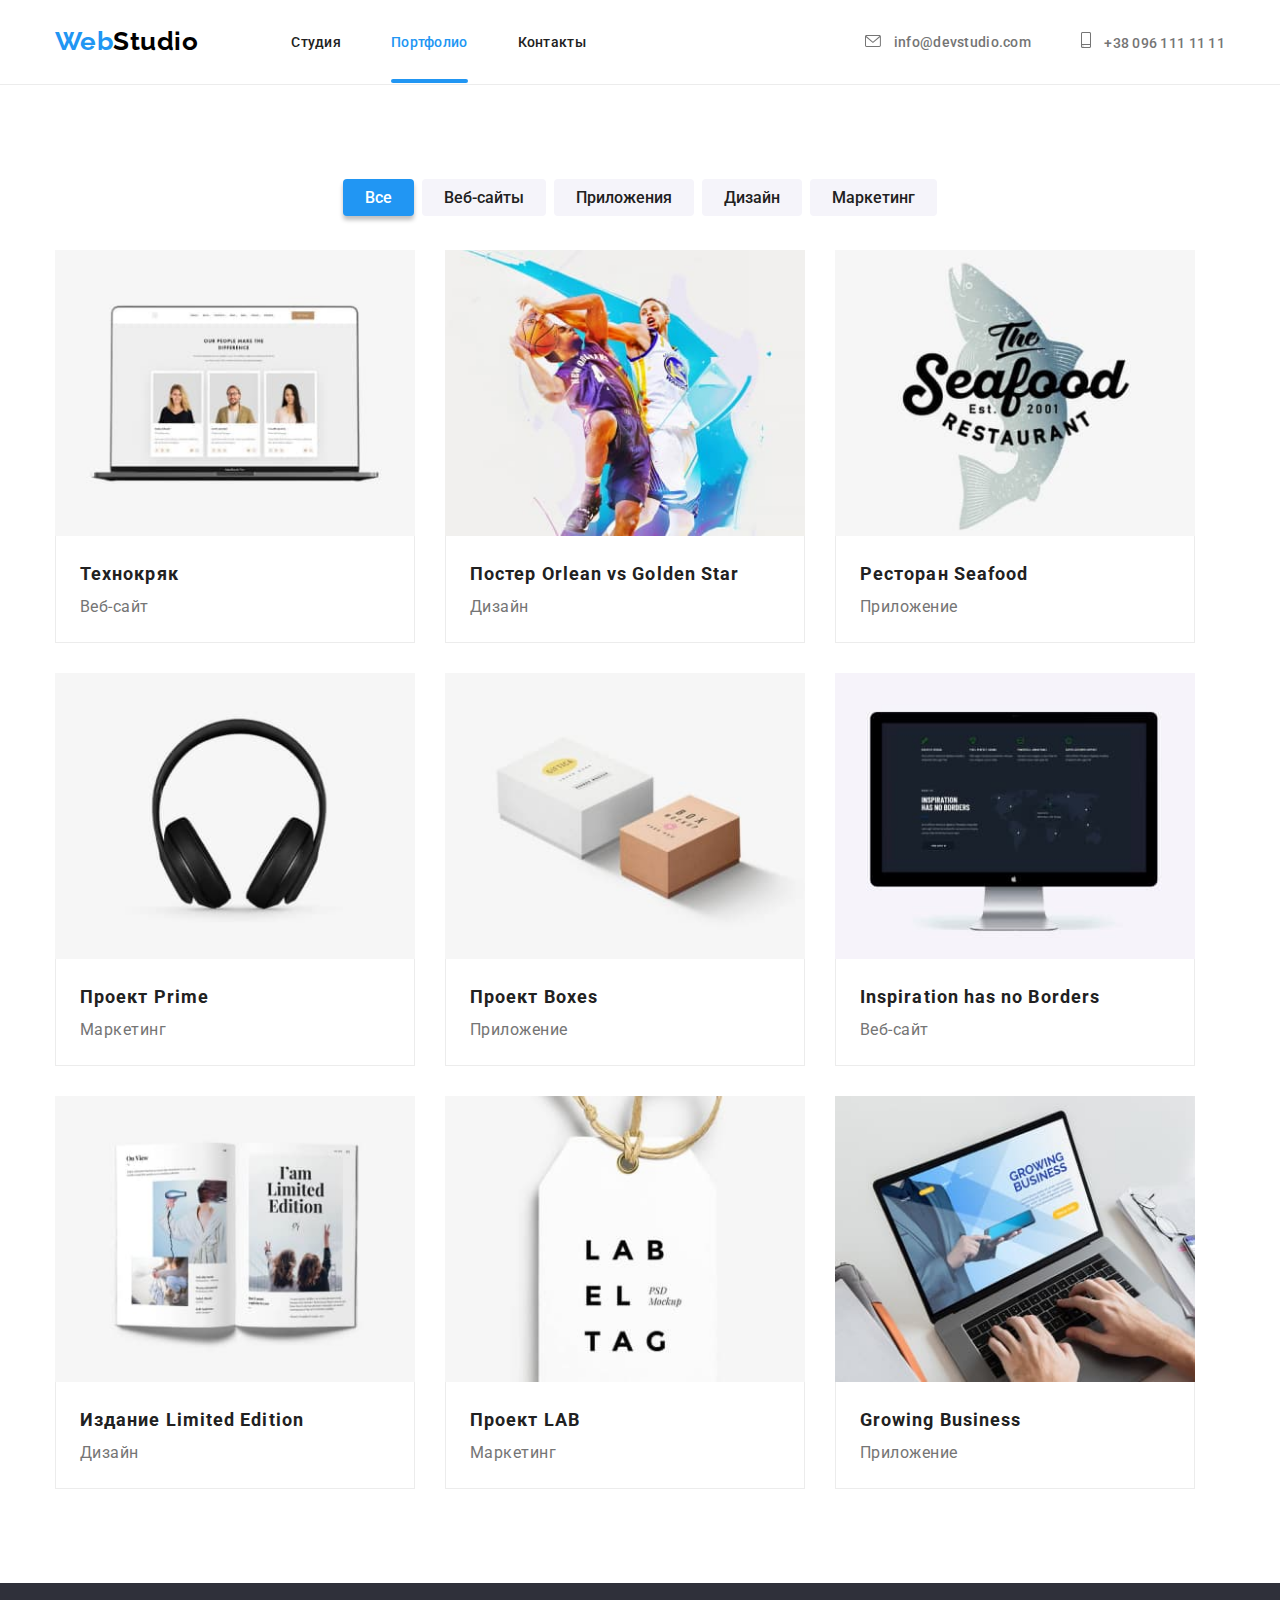
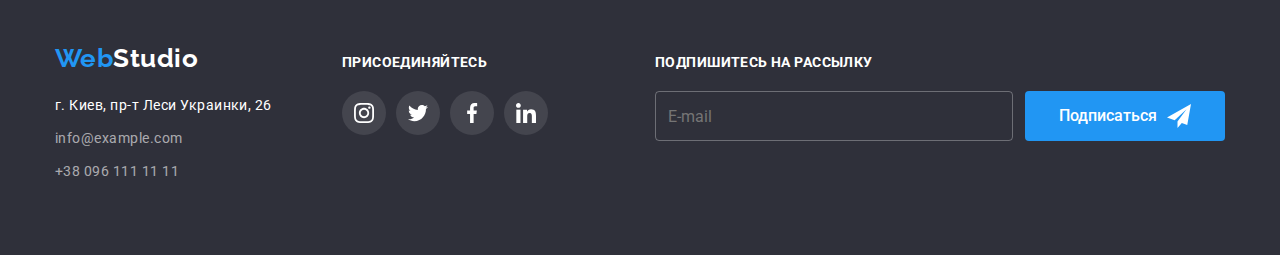
==== commit 4c1dd5e8: "hw8 --- mm1" ====
--- a/portfolio.html
+++ b/portfolio.html
@@ -42,6 +42,57 @@
                 </svg> +38 096 111 11 11</a>
         </li>
       </ul>
+
+      <button class="menu-toggle js-open-menu" aria-expanded="false" aria-controls="mobile-menu">
+        <svg class="menu-toggle__icon" width="40" height="40">
+          <use href="./images/icons.svg#icon-menu_40px">
+          </use>
+        </svg>
+      </button>
+      </div>
+      
+      <div class="menu-container js-menu-container" id="mobile-menu">
+        <button class="menu-toggle js-close-menu menu-close__button">
+          <svg class="menu-toggle__icon-close" width="30" height="30">
+            <use href="./images/icons.svg#icon-close"></use>
+          </svg>
+        </button>
+        <div class="container mob-container">
+          <ul class="mobile-menu__list list">
+            <li class="mobile-menu__item"> <a href="./index.html" class="mobile-menu__studio link current"> Студия</a> </li>
+            <li class="mobile-menu__item"> <a href="./portfolio.html" class="mobile-menu__portfolio link"> Портфолио</a> </li>
+            <li class="mobile-menu__item"> <a href="" class="mobile-menu__contacts link"> Контакты</a> </li>
+          </ul>
+      
+          <ul class="mob-contact__list list">
+            <li class="mob-contact__item">
+              <a href="mailto:info@devstudio.com" target="_blank" rel="noopener noreferrer"
+                class="mob-contact__first-mail link"> info@devstudio.com</a>
+            </li>
+            <li class="mob-contact__item">
+              <a href="tel:+380961111111" class="mob-contact__phone link"> +38 096 111 11 11</a>
+            </li>
+          </ul>
+      
+          <ul class="mob-social__list list">
+            <li class="mob-social__item">
+              <a href="" class="mob-social__link">Instagram</a>
+            </li>
+            <li class="mob-social__item">
+              <a href="" class="mob-social__link">Twitter
+              </a>
+            </li>
+            <li class="mob-social__item">
+              <a href="" class="mob-social__link">Facebook
+              </a>
+            </li>
+            <li class="mob-social__item">
+              <a href="" class="mob-social__link">LinkedIn
+              </a>
+            </li>
+          </ul>
+        </div>
+        
     </div>
   </header>
 
@@ -354,7 +405,6 @@
                   height="294" 
                   alt="Фото брелок">
               </picture>
-              <img src="./images/trincket.jpg" alt="Фото брелок" width="370" height="294">
               <p class="project__top-text">Технокряк это современная площадка распространения коронавируса. Компании используют эту платформу для цифрового
               шпионажа и атак на защищённые сервера конкурентов.</p>
             </div>
--- a/css/main.min.css
+++ b/css/main.min.css
@@ -1,2 +1,2 @@
-:root{--primary-text-color: #757575;--title-text-color: #212121;--accent-color: #ffffff;--background-color: #f5f4fa;--accent-text-color: #2196f3;--background-hero: #2f303a;--address-color: #c4c4c4;--logo-color: #000000;--header-border: #ececec;--address-color: rgba(255, 255, 255, 0.6);--social-link-color: #afb1b8;--button-shadow: rgba(0, 0, 0, 0.25);--footer-social-link-color: rgba(255, 255, 255, 0.1);--input-form-border: rgba(33, 33, 33, 0.2);--time-duration: 500ms;--features-background-color: rgba(47, 48, 58, 0.8);--top-box-color: rgba(33, 150, 243, 0.9);--backdrop-color: rgba(0, 0, 0, 0.2);--online-input-form-border: rgba(255, 255, 255, 0.3)}.visually-hidden{position:absolute;width:1px;height:1px;margin:-1px;border:0;padding:0;white-space:nowrap;clip-path:inset(100%);clip:rect(0 0 0 0);overflow:hidden}html{box-sizing:border-box}*,*::before,*::after{box-sizing:inherit}input:-webkit-autofill,input:-webkit-autofill:hover,input:-webkit-autofill:focus,input:-webkit-autofill:active{transition:background-color 5000s ease-in-out 0s;-webkit-box-shadow:0 0 0px 1000px #fff inset}p,h1,h2,h3,h4,h5,h6{margin:0}img{display:block;max-width:100%}.list{list-style:none;padding:0;margin:0}.page{margin:0;background-color:var(--accent-color);color:var(--primary-text-color);font-family:Roboto, sans-serif;font-style:normal;letter-spacing:0.03em}.logo{color:var(--accent-text-color);font-weight:700;font-size:26px;line-height:1.2;font-family:Raleway, sans-serif;transition:color var(--time-duration) cubic-bezier(0.4, 0, 0.2, 1)}.title{color:var(--title-text-color);font-weight:700;font-size:18px;line-height:2;letter-spacing:.06em}.title__description{margin-bottom:10px;text-align:left;color:var(--title-text-color);font-weight:700;font-size:14px;line-height:1.2;letter-spacing:.03em;text-transform:uppercase}.team-social__list{display:flex;justify-content:center}.team-social__item{background-color:var(--accent-color);width:44px;height:44px;border-radius:50%;transition:background-color var(--time-duration) cubic-bezier(0.4, 0, 0.2, 1)}.team-social__item+.team-social__item{margin-left:10px}.social__link{width:100%;height:100%;display:flex;align-items:center;justify-content:center;border-radius:50%;transition:color var(--time-duration) cubic-bezier(0.4, 0, 0.2, 1),background-color var(--time-duration) cubic-bezier(0.4, 0, 0.2, 1)}.social__link:hover,.social__link:focus{background-color:var(--accent-text-color)}.social__link:hover .social__icon,.social__link:focus .social__icon{fill:var(--accent-color)}.social__icon{fill:var(--social-link-color);transition:fill var(--time-duration) cubic-bezier(0.4, 0, 0.2, 1)}.container{text-align:center;width:100%;margin:0px auto;padding:0 15px}@media screen and (min-width: 480px){.container{width:480px}}@media screen and (min-width: 768px){.container{width:768px}}@media screen and (min-width: 1200px){.container{width:1200px}}.section .images{display:block}.section .customers-title,.section .images,.section .list-team{color:var(--title-text-color);font-weight:700;font-size:36px;line-height:1.16;letter-spacing:.03em;text-align:center}.section .list-team{margin-bottom:50px}.customers{justify-content:center;padding-top:60px;padding-bottom:60px}@media screen and (min-width: 1200px){.customers{padding-top:94px;padding-bottom:94px}}.title__customers{color:var(--title-text-color);font-weight:700;font-size:28px;line-height:1.16;letter-spacing:.03em;margin-bottom:30px}@media screen and (min-width: 1200px){.title__customers{color:var(--title-text-color);font-weight:700;font-size:36px;line-height:1.16;letter-spacing:.03em;margin-bottom:50px}}.customers__list{width:100%;margin-bottom:-30px;margin-right:-30px;display:flex;justify-content:center;flex-wrap:wrap}.customers__item{margin-bottom:30px;margin-right:30px;width:calc(100% / 2 - 30px);height:92px;background-color:var(--accent-color);border:1px solid var(--social-link-color);box-sizing:border-box;border-radius:4px;transition:color var(--time-duration) cubic-bezier(0.4, 0, 0.2, 1)}@media screen and (min-width: 768px){.customers__item{width:calc(100% / 3 - 30px)}}@media screen and (min-width: 1200px){.customers__item{width:calc(100% / 6 - 30px)}}.customers__item:hover,.customers__item:focus{border:1px solid var(--accent-text-color);box-sizing:border-box;border-radius:4px}.customers__link{width:100%;height:100%;display:flex;align-items:center;justify-content:center;transition:color var(--time-duration) cubic-bezier(0.4, 0, 0.2, 1)}.customers__link:hover,.customers__link:focus{background-color:var(--accent-color)}.customers__link:hover .customers__icon,.customers__link:focus .customers__icon{fill:var(--accent-text-color)}.customers__icon{fill:var(--social-link-color);transition:fill var(--time-duration) cubic-bezier(0.4, 0, 0.2, 1)}.header{border-bottom:1px solid var(--header-border)}.header .logo__head{display:flex;align-items:center}.header .logo__top{color:var(--logo-color)}.header .logo__header{color:var(--accent-text-color);padding-top:24px;padding-bottom:24px}.link{text-decoration:none;color:inherit;transition:color var(--time-duration) cubic-bezier(0.4, 0, 0.2, 1)}.city{color:var(--accent-color)}.nav{margin-left:93px}.site-nav{display:flex;color:var(--title-text-color);font-weight:500;font-size:14px;line-height:1.2;letter-spacing:.02em;transition:color var(--time-duration) cubic-bezier(0.4, 0, 0.2, 1)}@media screen and (max-width: 768px){.site-nav{display:none}}.site-nav__item+.site-nav__item{margin-left:50px}.site-nav__studio,.site-nav__portfolio,.site-nav__contacts{color:var(--title-text-color);padding-top:32px;padding-bottom:32px;display:block;transition:color var(--time-duration) cubic-bezier(0.4, 0, 0.2, 1)}.site-nav .link{position:relative}.site-nav .link:hover,.site-nav .link:focus,.site-nav .link.current{color:var(--accent-text-color)}.site-nav .link.current::after{position:absolute;content:"";width:100%;height:4px;background-color:var(--accent-text-color);left:0;bottom:-1px;box-sizing:border-box;border-radius:2px}.auth-nav{display:flex;margin-left:auto;transition:color var(--time-duration) cubic-bezier(0.4, 0, 0.2, 1)}@media screen and (max-width: 768px){.auth-nav{display:none}}.auth-nav__item+.auth-nav__item{margin-left:50px}.auth-nav__mail,.auth-nav__phone,.auth-nav__first-mail{display:flex;align-items:center;color:var(--primary-text-color);font-weight:500;font-size:14px;line-height:1.2;letter-spacing:.02em;padding:32px 0;transition:color var(--time-duration) cubic-bezier(0.4, 0, 0.2, 1)}.auth-nav .link:hover,.auth-nav .link:focus{color:var(--accent-text-color)}.auth-nav .link:hover .mail-icon,.auth-nav .link:focus .mail-icon,.auth-nav .link:hover .phone-icon,.auth-nav .link:focus .phone-icon{fill:var(--accent-text-color)}.mail-icon,.phone-icon{fill:currentColor;margin-right:10px;transition:fill var(--time-duration) cubic-bezier(0.4, 0, 0.2, 1)}.mob-menu__button-icon{display:none;fill:var(--title-text-color)}.mob-menu__open-button{display:none}.mob-menu__list{display:none}.mob-menu__close__button{display:none}.hero{background-repeat:no-repeat;background-position:50% 50%;background-size:cover;margin:0 auto;padding-top:118px;padding-bottom:118px;background-color:var(--background-hero);background-image:linear-gradient(rgba(47,48,58,0.4), rgba(47,48,58,0.4)),url(../images/hero/hero-bg-mob.jpg);width:100%;height:400px}@media (min-device-pixel-ratio: 2), (-webkit-min-device-pixel-ratio: 2), (min-resolution: 192dpi), (min-resolution: 2dppx){.hero{background-color:var(--background-hero);background-image:linear-gradient(rgba(47,48,58,0.4), rgba(47,48,58,0.4)),url(../images/hero/hero-bg-mob-2x.jpg)}}@media screen and (min-width: 768px){.hero{padding-top:118px;padding-bottom:118px;background-color:var(--background-hero);background-image:linear-gradient(rgba(47,48,58,0.4), rgba(47,48,58,0.4)),url(../images/hero/hero-bg-tab.jpg);width:768px;height:400px}}@media screen and (min-width: 1200px){.hero{padding-top:200px;padding-bottom:200px;background-color:var(--background-hero);background-image:linear-gradient(rgba(47,48,58,0.4), rgba(47,48,58,0.4)),url(../images/hero/hero-bg.jpg);width:1600px;height:600px}.hero__container{width:100%;padding:0}}.hero__title{margin:0 auto 30px;text-transform:uppercase;width:360px;color:var(--accent-color);font-weight:900;font-size:26px;line-height:1.61;letter-spacing:.06em}@media screen and (min-width: 768px){.hero__title{width:360px;color:var(--accent-color);font-weight:900;font-size:26px;line-height:1.61;letter-spacing:.06em}}@media screen and (min-width: 1200px){.hero__title{color:var(--accent-color);font-weight:900;font-size:44px;line-height:1.4;letter-spacing:.06em;width:696px}}.hero__button{color:var(--accent-color);font-weight:700;font-size:16px;line-height:1.9;letter-spacing:.06em;text-align:center;width:200px;height:50px;border-radius:4px;border:0;background-color:var(--accent-text-color);font-family:Roboto, sans-serif;cursor:pointer}.team{background-color:var(--background-color);justify-content:center;padding-top:60px;padding-bottom:60px}@media screen and (min-width: 1200px){.team{padding-top:94px;padding-bottom:94px}}.title__dev-team{color:var(--title-text-color);font-weight:700;font-size:28px;line-height:1.16;letter-spacing:.03em;margin-bottom:30px}@media screen and (min-width: 1200px){.title__dev-team{color:var(--title-text-color);font-weight:700;font-size:36px;line-height:1.16;letter-spacing:.03em;margin-bottom:50px}}.employees__list{width:100%;margin-bottom:-30px;margin-right:-30px;display:flex;justify-content:center;flex-wrap:wrap}.employees__item{margin-bottom:30px;margin-right:30px;border-radius:4px;box-shadow:0 4px 4px 0 var(--button-shadow);overflow:hidden}@media screen and (min-width: 768px){.employees__item{width:calc(100% / 2 - 30px)}}@media screen and (min-width: 1200px){.employees__item{width:calc(100% / 4 - 30px)}}.profession{text-align:center;margin-bottom:16px}.property{padding-top:60px;padding-bottom:60px}@media screen and (min-width: 1200px){.property{padding-bottom:94px;padding-top:94px}}.differences__list{width:100%;margin-bottom:-30px;margin-right:-30px}@media screen and (min-width: 768px){.differences__list{display:flex;flex-wrap:wrap}}.differences__item{margin-bottom:30px}@media screen and (min-width: 768px){.differences__item{width:calc(100% / 2 - 30px);margin-right:30px}}@media screen and (min-width: 1200px){.differences__item{width:calc(100% / 4 - 30px)}}.property__item{display:flex;align-items:center;justify-content:center;background-color:var(--background-color);width:100%;height:120px;margin-bottom:30px}.title__features{display:inline;margin-right:auto;margin-bottom:50px}.photos{display:none}@media screen and (min-width: 1200px){.photos{display:block;padding-bottom:94px}}.features{display:flex}.features__item{position:relative}.features__item+.features__item{margin-left:30px}.features-text{color:var(--accent-color);font-weight:700;font-size:14px;line-height:1.2;letter-spacing:.03em;text-transform:uppercase}.features-text__box{position:absolute;background-color:var(--features-background-color);width:370px;height:70px;bottom:0;display:flex;align-items:center;justify-content:center}.portfolio{padding-top:40px;padding-bottom:60px;transition:color var(--time-duration) cubic-bezier(0.4, 0, 0.2, 1)}@media screen and (min-width: 768px){.portfolio{padding-top:14px;padding-bottom:60px}}@media screen and (min-width: 1200px){.portfolio{padding-top:94px;padding-bottom:94px}}.projects__list{width:100%;margin-bottom:-30px;margin-right:-30px;display:flex;flex-wrap:wrap;padding-left:0;padding-right:0;transition:color var(--time-duration) cubic-bezier(0.4, 0, 0.2, 1)}.projects__item{text-align:left;height:440px;margin-right:30px;margin-bottom:30px;transition:color var(--time-duration) cubic-bezier(0.4, 0, 0.2, 1),box-shadow var(--time-duration) cubic-bezier(0.4, 0, 0.2, 1)}@media screen and (min-width: 768px){.projects__item{width:calc(100% / 2 - 30px);height:404px}}@media screen and (min-width: 1200px){.projects__item{width:calc(100% / 3 - 30px);height:440px}}.project__wrap:hover,.project__wrap:focus{box-shadow:0 4px 4px 0 var(--button-shadow)}.project__wrap{display:block;transition:box-shadow var(--time-duration) cubic-bezier(0.4, 0, 0.2, 1)}.project__wrap:hover .project__top-text,.project__wrap:focus .project__top-text{transform:translateY(0)}.project__item-wrap{position:relative;overflow:hidden;height:294px}.project__top-text{position:absolute;top:0;left:0;height:100%;color:var(--accent-color);font-size:18px;line-height:1.55;letter-spacing:.03em;background-color:var(--top-box-color);padding:63px 24px;transform:translateY(101%);transition:transform var(--time-duration)}.footer{padding-top:60px;padding-bottom:60px;background-color:var(--background-hero)}@media screen and (min-width: 1200px){.footer{display:flex}}@media screen and (min-width: 1200px){.bottom{display:flex;align-items:baseline;text-align:left}}.bottom .mail,.bottom .phone,.bottom .city{font-weight:400;font-size:14px;line-height:1.7;font-style:normal;display:block}.address__list{color:var(--address-color);margin-bottom:60px}.address__item{margin-bottom:9px}.address__item:focus,.address__item:hover{color:var(--accent-text-color)}.address__item:last-child{margin-bottom:0}.bottom .logo{display:flex;justify-content:center}@media screen and (min-width: 1200px){.bottom .logo{display:flex;justify-content:left}}.bottom .logo__down{color:var(--accent-color)}.bottom .logo__footer{color:var(--accent-text-color);margin-bottom:20px}.connect{margin-left:auto;margin-right:auto}@media screen and (min-width: 1200px){.connect{margin-left:70px}}.title__connect,.title__online{color:var(--accent-color);font-weight:700;font-size:14px;line-height:1.2;letter-spacing:.03em;margin-bottom:20px;text-transform:uppercase}.footer__list{margin-bottom:60px}.footer-social__item{border-radius:50%;width:44px;height:44px;transition:background-color var(--time-duration) cubic-bezier(0.4, 0, 0.2, 1)}.footer-social__link{width:100%;height:100%;display:flex;align-items:center;justify-content:center;border-radius:50%;transition:background-color var(--time-duration) cubic-bezier(0.4, 0, 0.2, 1);background-color:var(--footer-social-link-color)}.footer-social__link:hover,.footer-social__link:focus{background-color:var(--accent-text-color)}.footer-social__link:hover .footer-social__icon,.footer-social__link:focus .footer-social__icon{fill:var(--accent-color)}.footer-social__item+.footer-social__item{margin-left:10px}.footer-social__icon{fill:var(--accent-color);transition:fill var(--time-duration) cubic-bezier(0.4, 0, 0.2, 1)}@media screen and (min-width: 768px){.footer__top{display:flex;justify-content:space-between}}@media screen and (min-width: 1200px){.footer__top{display:flex;align-items:center;justify-content:center;flex-wrap:nowrap}}.online{margin-left:auto}.online__input{margin-bottom:20px;background-color:transparent;width:100%;height:50px;border-radius:4px;outline:none;padding-left:12px;color:var(--accent-color);border:1px solid var(--online-input-form-border)}@media screen and (min-width: 1200px){.online__input{margin-bottom:0;width:358px}}@media screen and (min-width: 1200px){.online__form{display:flex;align-items:center;justify-content:center}}.online__button{display:flex;align-items:center;justify-content:center;border-radius:4px;padding:6px 22px;border:0;margin-left:auto;margin-right:auto;background-color:var(--accent-text-color);color:var(--accent-color);font-weight:500;font-size:16px;line-height:1.6;width:200px;height:50px;cursor:pointer;transition:color var(--time-duration) cubic-bezier(0.4, 0, 0.2, 1),background-color var(--time-duration) cubic-bezier(0.4, 0, 0.2, 1)}@media screen and (min-width: 1200px){.online__button{margin-left:12px}}.online__button-icon{margin-left:10px;transition:fill var(--time-duration) cubic-bezier(0.4, 0, 0.2, 1)}.signature{background-color:var(--accent-color);padding:30px}.title{color:var(--title-text-color);letter-spacing:0.06em}.title__team{color:var(--title-text-color);font-weight:500;font-size:16px;line-height:1.2;text-align:center;margin-bottom:10px}.section__content{text-align:left;color:var(--primary-text-color);font-weight:400;font-size:14px;line-height:1.71;letter-spacing:.03em}.btns__list{display:flex;align-items:center;justify-content:flex-start;flex-wrap:wrap;margin-top:60px;margin-bottom:40px;margin-right:auto}.btns__list .current{background-color:var(--accent-text-color);color:var(--accent-color);box-shadow:0 4px 4px 0 var(--button-shadow)}@media screen and (min-width: 768px){.btns__list{display:flex;align-items:center;justify-content:center;margin-bottom:14px}}@media screen and (min-width: 1200px){.btns__list{display:flex;align-items:center;justify-content:center;margin-bottom:34px}}.btns__item{margin-left:8px;margin-bottom:15px;transition:background-color var(--time-duration) cubic-bezier(0.4, 0, 0.2, 1)}.btns__item:first-child{margin-left:0}.portfolio__button{border-radius:4px;padding:6px 22px;border:0;background-color:var(--background-color);color:var(--title-text-color);font-weight:500;font-size:16px;line-height:1.6;cursor:pointer;transition:color var(--time-duration) cubic-bezier(0.4, 0, 0.2, 1),background-color var(--time-duration) cubic-bezier(0.4, 0, 0.2, 1),box-shadow var(--time-duration) cubic-bezier(0.4, 0, 0.2, 1)}.portfolio__button:hover,.portfolio__button:focus,.portfolio__button:active{background-color:var(--accent-text-color);color:var(--accent-color);box-shadow:0 4px 4px 0 var(--button-shadow)}.title .sites{font-weight:700;font-size:18px;line-height:2;letter-spacing:.06em;margin-bottom:4px}.description-photo{padding:20px 24px;border:1px solid var(--header-border);border-top:0}.section .content{color:var(--primary-text-color);font-size:16px;line-height:1.87}.profession{text-align:center;margin-bottom:16px}.backdrop{position:fixed;width:100vw;height:100vh;background-color:var(--backdrop-color);top:0;left:0;transition:opacity var(--time-duration),visibility var(--time-duration)}.modal{position:absolute;padding:40px;top:50%;left:50%;transform:rotate(0) translate(-50%, -50%);transition:transform var(--time-duration);width:528px;height:581px;background-color:var(--background-color);border-radius:5px}.modal-form{display:block;justify-content:center;padding-top:30px}.modal-form__field{margin-bottom:10px}.modal-form__field:last-child{margin-bottom:0}.modal-input__wrap{position:relative}.modal-input__text{color:var(--primary-text-color);font-weight:400;font-size:12px;line-height:1.16;letter-spacing:.01;display:block;margin-bottom:5px}.modal-input{display:block;width:100%;height:40px;border:1px solid var(--input-form-border);border-radius:4px;padding-left:48px;padding-right:31px;outline:none;background-color:transparent;transition:border-color var(--time-duration) cubic-bezier(0.4, 0, 0.2, 1);color:var(--logo-color)}.modal-input:hover,.modal-input:focus{border-color:var(--accent-text-color)}.modal-input:hover+.input__icon,.modal-input:focus+.input__icon{fill:var(--accent-text-color)}.modal__text{display:block;width:100%;height:100px;border:1px solid var(--input-form-border);border-radius:4px;outline:none;padding:10px;resize:none;background-color:transparent;color:var(--logo-color);transition:border-color var(--time-duration) cubic-bezier(0.4, 0, 0.2, 1)}.modal__text:focus,.modal__text:hover{border-color:var(--accent-text-color)}.input__icon{position:absolute;top:50%;transform:translateY(-50%);left:12px;transition:fill var(--time-duration) cubic-bezier(0.4, 0, 0.2, 1)}.icon-close{fill:var(--title-text-color);transition:fill var(--time-duration) cubic-bezier(0.4, 0, 0.2, 1)}.modal-close__button{position:absolute;top:8px;right:8px;width:30px;height:30px;background-color:transparent;border-radius:50%;border:1px solid var(--address-color);display:flex;align-items:center;justify-content:center;transition:fill var(--time-duration) cubic-bezier(0.4, 0, 0.2, 1),border-color var(--time-duration) cubic-bezier(0.4, 0, 0.2, 1)}.modal-close__button:hover .icon-close,.modal-close__button:focus .icon-close{fill:var(--accent-text-color);border-color:var(--accent-color)}.modal__title{position:absolute;color:var(--title-text-color);font-weight:700;font-size:20px;line-height:1.15;letter-spacing:.03em;text-align:center;margin-bottom:12px}.modal-submit__button{display:flex;align-items:center;justify-content:center;border-radius:4px;border:0;background-color:var(--accent-text-color);color:var(--accent-color);font-weight:500;font-size:16px;line-height:1.6;width:200px;height:50px;cursor:pointer;transition:color var(--time-duration) cubic-bezier(0.4, 0, 0.2, 1),background-color var(--time-duration) cubic-bezier(0.4, 0, 0.2, 1),box-shadow var(--time-duration) cubic-bezier(0.4, 0, 0.2, 1);margin-bottom:30px;margin-right:auto;margin-left:auto}.modal-submit__button:hover,.modal-submit__button:focus{box-shadow:0 4px 4px 0 var(--button-shadow)}.check-wrap{margin-bottom:30px}.modal-check__text{display:block;display:flex;align-items:center;color:var(--primary-text-color);font-weight:400;font-size:14px;line-height:1.71;letter-spacing:.03em}.modal-check__text span{width:16px;height:15px;border:2px solid var(--logo-color);margin-right:5px;border-radius:2px;display:flex;align-items:center;justify-content:center}.modal-check:checked+.modal-check__text span{background-color:var(--accent-color);border:none}.modal-check__link{color:var(--accent-text-color);font-weight:400;font-size:14px;line-height:1.71;letter-spacing:.03em;text-decoration-line:underline;padding-left:5px}.modal-check:checked+.modal-check__text .icon-check{fill:var(--accent-text-color)}.icon-check{fill:transparent}.is-hidden{visibility:hidden;opacity:0;pointer-events:none}.backdrop.is-hidden .modal{transform:rotate(90deg)}
+:root{--primary-text-color: #757575;--title-text-color: #212121;--accent-color: #ffffff;--background-color: #f5f4fa;--accent-text-color: #2196f3;--background-hero: #2f303a;--address-color: #c4c4c4;--logo-color: #000000;--header-border: #ececec;--address-color: rgba(255, 255, 255, 0.6);--social-link-color: #afb1b8;--button-shadow: rgba(0, 0, 0, 0.25);--footer-social-link-color: rgba(255, 255, 255, 0.1);--input-form-border: rgba(33, 33, 33, 0.2);--time-duration: 500ms;--features-background-color: rgba(47, 48, 58, 0.8);--top-box-color: rgba(33, 150, 243, 0.9);--backdrop-color: rgba(0, 0, 0, 0.2);--online-input-form-border: rgba(255, 255, 255, 0.3)}.visually-hidden{position:absolute;width:1px;height:1px;margin:-1px;border:0;padding:0;white-space:nowrap;clip-path:inset(100%);clip:rect(0 0 0 0);overflow:hidden}html{box-sizing:border-box}*,*::before,*::after{box-sizing:inherit}input:-webkit-autofill,input:-webkit-autofill:hover,input:-webkit-autofill:focus,input:-webkit-autofill:active{transition:background-color 5000s ease-in-out 0s;-webkit-box-shadow:0 0 0px 1000px #fff inset}p,h1,h2,h3,h4,h5,h6{margin:0}img{display:block;max-width:100%;height:auto}.list{list-style:none;padding:0;margin:0}.page{margin:0;background-color:var(--accent-color);color:var(--primary-text-color);font-family:Roboto, sans-serif;font-style:normal;letter-spacing:0.03em}.logo{color:var(--accent-text-color);font-weight:700;font-size:26px;line-height:1.2;font-family:Raleway, sans-serif;transition:color var(--time-duration) cubic-bezier(0.4, 0, 0.2, 1)}.title{color:var(--title-text-color);font-weight:700;font-size:18px;line-height:2;letter-spacing:.06em}.title__description{margin-bottom:10px;text-align:left;color:var(--title-text-color);font-weight:700;font-size:14px;line-height:1.2;letter-spacing:.03em;text-transform:uppercase}.team-social__list{display:flex;justify-content:center}.team-social__item{background-color:var(--accent-color);width:44px;height:44px;border-radius:50%;transition:background-color var(--time-duration) cubic-bezier(0.4, 0, 0.2, 1)}.team-social__item+.team-social__item{margin-left:10px}.social__link{width:100%;height:100%;display:flex;align-items:center;justify-content:center;border-radius:50%;transition:color var(--time-duration) cubic-bezier(0.4, 0, 0.2, 1),background-color var(--time-duration) cubic-bezier(0.4, 0, 0.2, 1)}.social__link:hover,.social__link:focus{background-color:var(--accent-text-color)}.social__link:hover .social__icon,.social__link:focus .social__icon{fill:var(--accent-color)}.social__icon{fill:var(--social-link-color);transition:fill var(--time-duration) cubic-bezier(0.4, 0, 0.2, 1)}.container{text-align:center;width:100%;margin:0px auto;padding:0 15px}@media screen and (min-width: 480px){.container{width:480px}}@media screen and (min-width: 768px){.container{width:768px}}@media screen and (min-width: 1200px){.container{width:1200px}}.section .images{display:block}.section .customers-title,.section .images,.section .list-team{color:var(--title-text-color);font-weight:700;font-size:36px;line-height:1.16;letter-spacing:.03em;text-align:center}.section .list-team{margin-bottom:50px}.customers{justify-content:center;padding-top:60px;padding-bottom:60px}@media screen and (min-width: 1200px){.customers{padding-top:94px;padding-bottom:94px}}.title__customers{color:var(--title-text-color);font-weight:700;font-size:28px;line-height:1.16;letter-spacing:.03em;margin-bottom:30px}@media screen and (min-width: 1200px){.title__customers{color:var(--title-text-color);font-weight:700;font-size:36px;line-height:1.16;letter-spacing:.03em;margin-bottom:50px}}.customers__list{width:100%;margin-top:-30px;margin-left:-30px;display:flex;justify-content:center;flex-wrap:wrap}.customers__item{margin-top:30px;margin-left:30px;width:calc(100% / 2 - 30px);height:92px;background-color:var(--accent-color);border:1px solid var(--social-link-color);box-sizing:border-box;border-radius:4px;transition:color var(--time-duration) cubic-bezier(0.4, 0, 0.2, 1)}@media screen and (min-width: 768px){.customers__item{width:calc(100% / 3 - 30px)}}@media screen and (min-width: 1200px){.customers__item{width:calc(100% / 6 - 30px)}}.customers__item:hover,.customers__item:focus{border:1px solid var(--accent-text-color);box-sizing:border-box;border-radius:4px}.customers__link{width:100%;height:100%;display:flex;align-items:center;justify-content:center;transition:color var(--time-duration) cubic-bezier(0.4, 0, 0.2, 1)}.customers__link:hover,.customers__link:focus{background-color:var(--accent-color)}.customers__link:hover .customers__icon,.customers__link:focus .customers__icon{fill:var(--accent-text-color)}.customers__icon{fill:var(--social-link-color);transition:fill var(--time-duration) cubic-bezier(0.4, 0, 0.2, 1)}.header{border-bottom:1px solid var(--header-border)}.header .logo__head{display:flex;align-items:center}.header .logo__top{color:var(--logo-color)}.header .logo__header{color:var(--accent-text-color);padding-top:24px;padding-bottom:24px}.link{text-decoration:none;color:inherit;transition:color var(--time-duration) cubic-bezier(0.4, 0, 0.2, 1)}.city{color:var(--accent-color)}.nav{margin-left:93px}.site-nav{display:flex;color:var(--title-text-color);font-weight:500;font-size:14px;line-height:1.2;letter-spacing:.02em;transition:color var(--time-duration) cubic-bezier(0.4, 0, 0.2, 1)}@media screen and (max-width: 768px){.site-nav{display:none}}.site-nav__item+.site-nav__item{margin-left:50px}.site-nav__studio,.site-nav__portfolio,.site-nav__contacts{color:var(--title-text-color);padding-top:32px;padding-bottom:32px;display:block;transition:color var(--time-duration) cubic-bezier(0.4, 0, 0.2, 1)}.site-nav .link{position:relative}.site-nav .link:hover,.site-nav .link:focus,.site-nav .link.current{color:var(--accent-text-color)}.site-nav .link.current::after{position:absolute;content:"";width:100%;height:4px;background-color:var(--accent-text-color);left:0;bottom:-1px;box-sizing:border-box;border-radius:2px}.auth-nav{display:flex;margin-left:auto;transition:color var(--time-duration) cubic-bezier(0.4, 0, 0.2, 1)}@media screen and (max-width: 767px){.auth-nav{display:none}}@media screen and (min-width: 768px) and (max-width: 1199px){.auth-nav{display:block;margin-left:auto}}@media screen and (min-width: 1200px){.auth-nav__item+.auth-nav__item{margin-left:50px}}.auth-nav__item{display:flex;align-items:center;color:var(--primary-text-color);font-weight:500;font-size:14px;line-height:1.2;letter-spacing:.02em;padding:32px 0;transition:color var(--time-duration) cubic-bezier(0.4, 0, 0.2, 1)}@media screen and (min-width: 768px) and (max-width: 1199px){.auth-nav__item{padding:0}}@media screen and (min-width: 768px) and (max-width: 1199px){.auth-nav__phone{margin-left:auto}}@media screen and (min-width: 768px) and (max-width: 1199px){.auth-nav__first-mail{margin-bottom:10px;margin-left:auto}}.auth-nav .link:hover,.auth-nav .link:focus{color:var(--accent-text-color)}.auth-nav .link:hover .mail-icon,.auth-nav .link:focus .mail-icon,.auth-nav .link:hover .phone-icon,.auth-nav .link:focus .phone-icon{fill:var(--accent-text-color)}.mail-icon,.phone-icon{fill:currentColor;margin-right:10px;transition:fill var(--time-duration) cubic-bezier(0.4, 0, 0.2, 1)}.menu-container{position:fixed;top:0;left:0;width:100vw;height:100vh;padding:0;z-index:10;background-color:var(--accent-color);transform:translateX(200%);transition:transform var(--time-duration) cubic-bezier(0.4, 0, 0.2, 1)}.menu-container.is-open{transform:translateX(0)}.mob-container{display:flex;flex-direction:column;height:100%}.menu-close__button{position:fixed;top:10px;right:15px}@media screen and (min-width: 768px){.menu-close__button__icon-close{display:none}}@media screen and (max-width: 767px){.mobile-menu__list{position:fixed;top:0;width:100vw;height:100vh;background-color:var(--accent-color);color:var(--title-text-color);font-weight:500;font-size:40px;line-height:1.17;letter-spacing:.02em;transition:color var(--time-duration) cubic-bezier(0.4, 0, 0.2, 1);padding-left:40px;padding-top:48px}}@media screen and (min-width: 768px){.mobile-menu__list{display:none}}.mobile-menu__item{margin-right:auto;margin-bottom:32px}.mobile-menu__item:hover,.mobile-menu__item:focus,.mobile-menu__item.current{color:var(--accent-text-color)}@media screen and (max-width: 767px){.mob-contact__list{position:fixed;top:350px;width:100vw;height:100vh;background-color:var(--accent-color);transition:color var(--time-duration) cubic-bezier(0.4, 0, 0.2, 1);padding-left:40px;padding-top:48px}}@media screen and (min-width: 768px){.mob-contact__list{display:none}}.mob-contact__item{margin-right:auto;margin-bottom:32px}.mob-contact__item:hover,.mob-contact__item:focus,.mob-contact__item.current{color:var(--accent-text-color)}.mob-contact__first-mail{color:var(--title-text-color);font-weight:500;font-size:34px;line-height:1.17;letter-spacing:.02em}.mob-contact__phone{color:var(--title-text-color);font-weight:500;font-size:24px;line-height:1.17;letter-spacing:.02em}.menu-toggle{position:absolute;top:10px;right:10px;border:none;background-color:var(--accent-color)}@media screen and (min-width: 768px){.menu-toggle{display:none}}.menu-toggle__icon{fill:var(--title-text-color);background-color:var(--accent-color)}@media screen and (min-width: 768px){.menu-toggle__icon{display:none}}@media screen and (max-width: 767px){.mob-social__list{position:fixed;top:350px;width:100vw;height:100vh;display:flex;align-items:center;justify-content:center;color:var(--title-text-color);font-weight:500;font-size:18px;line-height:1.22;letter-spacing:.02em;color:var(--accent-text-color)}}.hero{background-repeat:no-repeat;background-position:50% 50%;background-size:cover;margin:0 auto;padding-top:118px;padding-bottom:118px;background-color:var(--background-hero);background-image:url(../images/hero/hero-bg-mob.jpg);width:100%;height:400px}@media (min-device-pixel-ratio: 2), (-webkit-min-device-pixel-ratio: 2), (min-resolution: 192dpi), (min-resolution: 2dppx){.hero{background-color:var(--background-hero);background-image:url(../images/hero/hero-bg-mob-2x.jpg)}}@media screen and (min-width: 768px){.hero{width:100%;padding-top:118px;padding-bottom:118px;background-color:var(--background-hero);background-image:url(../images/hero/hero-bg-tab.jpg);max-width:768px;height:400px}}@media screen and (min-width: 768px) and (min-device-pixel-ratio: 2), screen and (min-width: 768px) and (-webkit-min-device-pixel-ratio: 2), screen and (min-width: 768px) and (min-resolution: 192dpi), screen and (min-width: 768px) and (min-resolution: 2dppx){.hero{background-color:var(--background-hero);background-image:url(../images/hero/hero-bg-tab-2x.jpg)}}@media screen and (min-width: 1200px){.hero{width:100%;padding-top:200px;padding-bottom:200px;background-color:var(--background-hero);background-image:url(../images/hero/hero-bg.jpg);max-width:1600px;height:600px}}@media screen and (min-width: 1200px) and (min-device-pixel-ratio: 2), screen and (min-width: 1200px) and (-webkit-min-device-pixel-ratio: 2), screen and (min-width: 1200px) and (min-resolution: 192dpi), screen and (min-width: 1200px) and (min-resolution: 2dppx){.hero{background-color:var(--background-hero);background-image:url(../images/hero/hero-bg-2x.jpg)}}@media screen and (min-width: 1200px){.hero__container{width:100%;padding:0}}.hero__title{margin:0 auto 30px;text-transform:uppercase;width:320px;color:var(--accent-color);font-weight:900;font-size:26px;line-height:1.61;letter-spacing:.06em}@media screen and (min-width: 768px){.hero__title{width:360px;color:var(--accent-color);font-weight:900;font-size:26px;line-height:1.61;letter-spacing:.06em}}@media screen and (min-width: 1200px){.hero__title{color:var(--accent-color);font-weight:900;font-size:44px;line-height:1.4;letter-spacing:.06em;width:696px}}.hero__button{color:var(--accent-color);font-weight:700;font-size:16px;line-height:1.9;letter-spacing:.06em;text-align:center;width:200px;height:50px;border-radius:4px;border:0;background-color:var(--accent-text-color);font-family:Roboto, sans-serif;cursor:pointer}.team{background-color:var(--background-color);justify-content:center;padding-top:60px;padding-bottom:60px}@media screen and (min-width: 1200px){.team{padding-top:94px;padding-bottom:94px}}.title__dev-team{color:var(--title-text-color);font-weight:700;font-size:28px;line-height:1.16;letter-spacing:.03em;margin-bottom:30px}@media screen and (min-width: 1200px){.title__dev-team{color:var(--title-text-color);font-weight:700;font-size:36px;line-height:1.16;letter-spacing:.03em;margin-bottom:50px}}.employees__list{margin-bottom:-30px;margin-right:-30px;display:flex;flex-wrap:wrap}.employees__item{margin-bottom:30px;margin-right:30px;border-radius:4px;box-shadow:0 4px 4px 0 var(--button-shadow)}@media screen and (min-width: 768px){.employees__item{width:calc(100% / 2 - 30px)}}@media screen and (min-width: 1200px){.employees__item{width:calc(100% / 4 - 30px)}}.profession{text-align:center;margin-bottom:16px}.property{padding-top:60px;padding-bottom:60px}@media screen and (min-width: 1200px){.property{padding-bottom:94px;padding-top:94px}}.differences__list{margin-bottom:-30px;margin-right:-30px}@media screen and (min-width: 768px){.differences__list{display:flex;flex-wrap:wrap}}.differences__item{margin-bottom:30px}@media screen and (min-width: 768px){.differences__item{width:calc(100% / 2 - 30px);margin-right:30px}}@media screen and (min-width: 1200px){.differences__item{width:calc(100% / 4 - 30px)}}.property__item{display:flex;align-items:center;justify-content:center;background-color:var(--background-color);width:100%;height:120px;margin-bottom:30px}.title__features{display:inline;margin-right:auto;margin-bottom:50px}.photos{display:none}@media screen and (min-width: 1200px){.photos{display:block;padding-bottom:94px}}.features{display:flex}.features__item{position:relative}.features__item+.features__item{margin-left:30px}.features-text{color:var(--accent-color);font-weight:700;font-size:14px;line-height:1.2;letter-spacing:.03em;text-transform:uppercase}.features-text__box{position:absolute;background-color:var(--features-background-color);width:370px;height:70px;bottom:0;display:flex;align-items:center;justify-content:center}.portfolio{padding-top:40px;padding-bottom:60px;transition:color var(--time-duration) cubic-bezier(0.4, 0, 0.2, 1)}@media screen and (min-width: 768px){.portfolio{padding-top:14px;padding-bottom:60px}}@media screen and (min-width: 1200px){.portfolio{padding-top:94px;padding-bottom:94px}}.projects__list{width:100%;margin-top:-30px;margin-left:-30px;display:flex;flex-wrap:wrap;padding-left:0;padding-right:0;transition:color var(--time-duration) cubic-bezier(0.4, 0, 0.2, 1)}.projects__item{display:flex;flex-direction:column;text-align:left;margin-top:30px;margin-left:30px;transition:color var(--time-duration) cubic-bezier(0.4, 0, 0.2, 1),box-shadow var(--time-duration) cubic-bezier(0.4, 0, 0.2, 1)}@media screen and (min-width: 768px){.projects__item{width:calc(100% / 2 - 30px)}}@media screen and (min-width: 1200px){.projects__item{width:calc(100% / 3 - 30px)}}.project__wrap:hover,.project__wrap:focus{box-shadow:0 4px 4px 0 var(--button-shadow)}.project__wrap{display:block;transition:box-shadow var(--time-duration) cubic-bezier(0.4, 0, 0.2, 1)}.project__wrap:hover .project__top-text,.project__wrap:focus .project__top-text{transform:translateY(0)}.project__item-wrap{position:relative;overflow:hidden}.project__top-text{position:absolute;top:0;left:0;height:100%;color:var(--accent-color);font-size:18px;line-height:1.55;letter-spacing:.03em;background-color:var(--top-box-color);padding:63px 24px;transform:translateY(101%);transition:transform var(--time-duration)}.footer{padding-top:60px;padding-bottom:60px;background-color:var(--background-hero)}@media screen and (min-width: 1200px){.footer{display:flex}}@media screen and (min-width: 1200px){.bottom{display:flex;align-items:baseline;text-align:left}}.bottom .mail,.bottom .phone,.bottom .city{font-weight:400;font-size:14px;line-height:1.7;font-style:normal;display:block}.address__box{margin-bottom:60px}@media screen and (min-width: 768px) and (max-width: 1199px){.address__box{margin-left:76px}}.address__list{color:var(--address-color)}.address__item{margin-bottom:9px}.address__item:focus,.address__item:hover{color:var(--accent-text-color)}.address__item:last-child{margin-bottom:0}.bottom .logo{display:flex;justify-content:center}@media screen and (min-width: 1200px){.bottom .logo{display:flex;justify-content:left}}.bottom .logo__down{color:var(--accent-color)}.bottom .logo__footer{color:var(--accent-text-color);margin-bottom:20px}.connect{margin-left:auto}@media screen and (min-width: 768px) and (max-width: 1199px){.connect{margin-right:89px}}@media screen and (min-width: 1200px){.connect{align-items:flex-start;margin-left:70px}}.title__connect,.title__online{color:var(--accent-color);font-weight:700;font-size:14px;line-height:1.2;letter-spacing:.03em;margin-bottom:20px;text-transform:uppercase}.footer__list{margin-bottom:60px}.footer-social__item{border-radius:50%;width:44px;height:44px;transition:background-color var(--time-duration) cubic-bezier(0.4, 0, 0.2, 1)}.footer-social__link{width:100%;height:100%;display:flex;align-items:center;justify-content:center;border-radius:50%;transition:background-color var(--time-duration) cubic-bezier(0.4, 0, 0.2, 1);background-color:var(--footer-social-link-color)}.footer-social__link:hover,.footer-social__link:focus{background-color:var(--accent-text-color)}.footer-social__link:hover .footer-social__icon,.footer-social__link:focus .footer-social__icon{fill:var(--accent-color)}.footer-social__item+.footer-social__item{margin-left:10px}.footer-social__icon{fill:var(--accent-color);transition:fill var(--time-duration) cubic-bezier(0.4, 0, 0.2, 1)}@media screen and (min-width: 768px){.footer__top{display:flex;justify-content:space-between}}@media screen and (min-width: 1200px){.footer__top{display:flex;align-items:baseline;justify-content:center;flex-wrap:nowrap}}.online{margin-left:auto}.online__input{margin-bottom:20px;background-color:transparent;width:100%;height:50px;border-radius:4px;outline:none;padding-left:12px;color:var(--accent-color);border:1px solid var(--online-input-form-border)}@media screen and (min-width: 768px) and (max-width: 1199px){.online__input{width:450px}}@media screen and (min-width: 1200px){.online__input{margin-bottom:0;width:358px}}@media screen and (min-width: 1200px){.online__form{display:flex;align-items:center;justify-content:center}}.online__button{display:flex;align-items:center;justify-content:center;border-radius:4px;padding:6px 22px;border:0;margin-left:auto;margin-right:auto;background-color:var(--accent-text-color);color:var(--accent-color);font-weight:500;font-size:16px;line-height:1.6;width:200px;height:50px;cursor:pointer;transition:color var(--time-duration) cubic-bezier(0.4, 0, 0.2, 1),background-color var(--time-duration) cubic-bezier(0.4, 0, 0.2, 1)}@media screen and (min-width: 1200px){.online__button{margin-left:12px}}.online__button-icon{margin-left:10px;transition:fill var(--time-duration) cubic-bezier(0.4, 0, 0.2, 1)}.signature{background-color:var(--accent-color);padding:30px}.title{color:var(--title-text-color);letter-spacing:0.06em}.title__team{color:var(--title-text-color);font-weight:500;font-size:16px;line-height:1.2;text-align:center;margin-bottom:10px}.section__content{text-align:left;color:var(--primary-text-color);font-weight:400;font-size:14px;line-height:1.71;letter-spacing:.03em}.btns__list{display:flex;align-items:center;justify-content:flex-start;flex-wrap:wrap;margin-bottom:40px;margin-right:auto}.btns__list .current{background-color:var(--accent-text-color);color:var(--accent-color);box-shadow:0 4px 4px 0 var(--button-shadow)}@media screen and (min-width: 768px){.btns__list{display:flex;align-items:center;justify-content:center;margin-bottom:14px}}@media screen and (min-width: 1200px){.btns__list{display:flex;align-items:center;justify-content:center;margin-bottom:34px}}.btns__item{margin-left:8px;transition:background-color var(--time-duration) cubic-bezier(0.4, 0, 0.2, 1)}.btns__item:first-child{margin-left:0}@media screen and (max-width: 1200px){.btns__item{margin-bottom:15px}}.portfolio__button{border-radius:4px;padding:6px 22px;border:0;background-color:var(--background-color);color:var(--title-text-color);font-weight:500;font-size:16px;line-height:1.6;cursor:pointer;transition:color var(--time-duration) cubic-bezier(0.4, 0, 0.2, 1),background-color var(--time-duration) cubic-bezier(0.4, 0, 0.2, 1),box-shadow var(--time-duration) cubic-bezier(0.4, 0, 0.2, 1)}.portfolio__button:hover,.portfolio__button:focus,.portfolio__button:active{background-color:var(--accent-text-color);color:var(--accent-color);box-shadow:0 4px 4px 0 var(--button-shadow)}.title .sites{font-weight:700;font-size:18px;line-height:2;letter-spacing:.06em;margin-bottom:4px}.description-photo{flex-grow:1;padding:20px 24px;border:1px solid var(--header-border);border-top:0}.section .content{color:var(--primary-text-color);font-size:16px;line-height:1.87}.profession{text-align:center;margin-bottom:16px}.backdrop{position:fixed;width:100vw;height:100vh;background-color:var(--backdrop-color);top:0;left:0;transition:opacity var(--time-duration),visibility var(--time-duration)}.modal{position:absolute;padding:40px;top:50%;left:50%;transform:rotate(0) translate(-50%, -50%);transition:transform var(--time-duration);width:528px;height:581px;background-color:var(--background-color);border-radius:5px}.modal-form{display:block;justify-content:center;padding-top:30px}.modal-form__field{margin-bottom:10px}.modal-form__field:last-child{margin-bottom:0}.modal-input__wrap{position:relative}.modal-input__text{color:var(--primary-text-color);font-weight:400;font-size:12px;line-height:1.16;letter-spacing:.01;display:block;margin-bottom:5px}.modal-input{display:block;width:100%;height:40px;border:1px solid var(--input-form-border);border-radius:4px;padding-left:48px;padding-right:31px;outline:none;background-color:transparent;transition:border-color var(--time-duration) cubic-bezier(0.4, 0, 0.2, 1);color:var(--logo-color)}.modal-input:hover,.modal-input:focus{border-color:var(--accent-text-color)}.modal-input:hover+.input__icon,.modal-input:focus+.input__icon{fill:var(--accent-text-color)}.modal__text{display:block;width:100%;height:100px;border:1px solid var(--input-form-border);border-radius:4px;outline:none;padding:10px;resize:none;background-color:transparent;color:var(--logo-color);transition:border-color var(--time-duration) cubic-bezier(0.4, 0, 0.2, 1)}.modal__text:focus,.modal__text:hover{border-color:var(--accent-text-color)}.input__icon{position:absolute;top:50%;transform:translateY(-50%);left:12px;transition:fill var(--time-duration) cubic-bezier(0.4, 0, 0.2, 1)}.icon-close{fill:var(--title-text-color);transition:fill var(--time-duration) cubic-bezier(0.4, 0, 0.2, 1)}.modal-close__button{position:absolute;top:8px;right:8px;width:30px;height:30px;background-color:transparent;border-radius:50%;border:1px solid var(--address-color);display:flex;align-items:center;justify-content:center;transition:fill var(--time-duration) cubic-bezier(0.4, 0, 0.2, 1),border-color var(--time-duration) cubic-bezier(0.4, 0, 0.2, 1)}.modal-close__button:hover .icon-close,.modal-close__button:focus .icon-close{fill:var(--accent-text-color);border-color:var(--input-form-border)}.modal__title{position:absolute;color:var(--title-text-color);font-weight:700;font-size:20px;line-height:1.15;letter-spacing:.03em;text-align:center;margin-bottom:12px}.modal-submit__button{display:flex;align-items:center;justify-content:center;border-radius:4px;border:0;background-color:var(--accent-text-color);color:var(--accent-color);font-weight:500;font-size:16px;line-height:1.6;width:200px;height:50px;cursor:pointer;transition:color var(--time-duration) cubic-bezier(0.4, 0, 0.2, 1),background-color var(--time-duration) cubic-bezier(0.4, 0, 0.2, 1),box-shadow var(--time-duration) cubic-bezier(0.4, 0, 0.2, 1);margin-bottom:30px;margin-right:auto;margin-left:auto}.modal-submit__button:hover,.modal-submit__button:focus{box-shadow:0 4px 4px 0 var(--button-shadow)}.check-wrap{margin-bottom:30px}.modal-check__text{display:block;display:flex;align-items:center;justify-content:center;color:var(--primary-text-color);font-weight:400;font-size:14px;line-height:1.71;letter-spacing:.03em}.modal-check__text span{width:16px;height:15px;border:2px solid var(--logo-color);margin-right:5px;border-radius:2px;display:flex;align-items:center;justify-content:center}.modal-check:checked+.modal-check__text span{background-color:var(--accent-color);border:none}.modal-check__link{color:var(--accent-text-color);font-weight:400;font-size:14px;line-height:1.71;letter-spacing:.03em;text-decoration-line:underline;padding-left:5px}.modal-check:checked+.modal-check__text .icon-check{fill:var(--accent-text-color)}.icon-check{fill:transparent}.is-hidden{visibility:hidden;opacity:0;pointer-events:none}.backdrop.is-hidden .modal{transform:rotate(90deg)}
 /*# sourceMappingURL=main.min.css.map */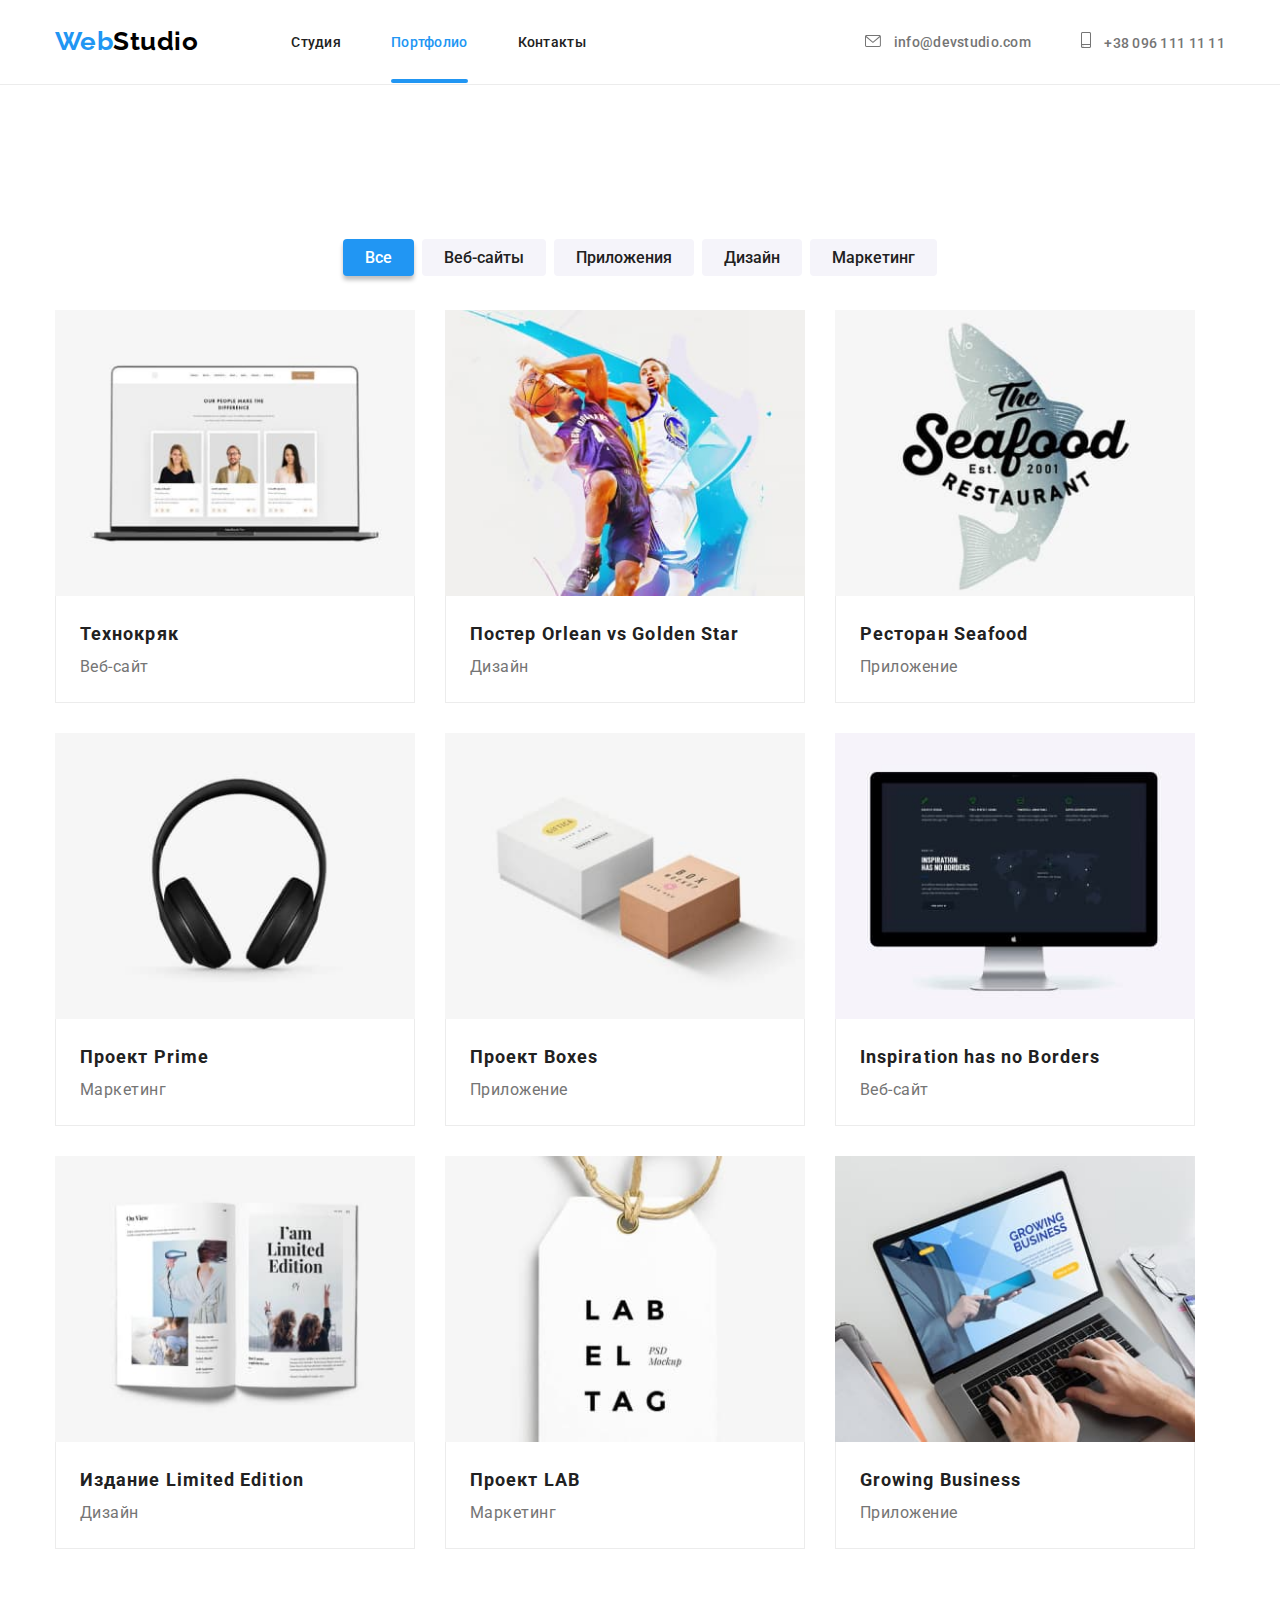
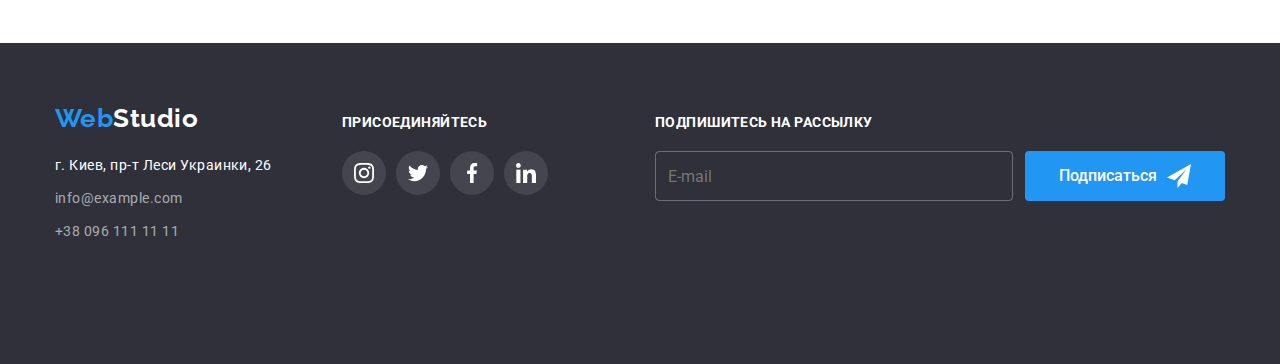
==== commit 4d167826: "hw8 - mob menu1" ====
--- a/portfolio.html
+++ b/portfolio.html
@@ -59,35 +59,35 @@
         </button>
         <div class="container mob-container">
           <ul class="mobile-menu__list list">
-            <li class="mobile-menu__item"> <a href="./index.html" class="mobile-menu__studio link current"> Студия</a> </li>
-            <li class="mobile-menu__item"> <a href="./portfolio.html" class="mobile-menu__portfolio link"> Портфолио</a> </li>
+            <li class="mobile-menu__item"> <a href="./index.html" class="mobile-menu__studio link "> Студия</a> </li>
+            <li class="mobile-menu__item current"> <a href="./portfolio.html" class="mobile-menu__portfolio  link"> Портфолио</a> </li>
             <li class="mobile-menu__item"> <a href="" class="mobile-menu__contacts link"> Контакты</a> </li>
           </ul>
       
           <ul class="mob-contact__list list">
             <li class="mob-contact__item">
+              <a href="tel:+380961111111" class="mob-contact__phone link"> +38 096 111 11 11</a>
+            </li>
+            <li class="mob-contact__item">
               <a href="mailto:info@devstudio.com" target="_blank" rel="noopener noreferrer"
                 class="mob-contact__first-mail link"> info@devstudio.com</a>
-            </li>
-            <li class="mob-contact__item">
-              <a href="tel:+380961111111" class="mob-contact__phone link"> +38 096 111 11 11</a>
             </li>
           </ul>
       
           <ul class="mob-social__list list">
             <li class="mob-social__item">
-              <a href="" class="mob-social__link">Instagram</a>
+              <a href="" class="mob-social__link link">Instagram</a>
             </li>
             <li class="mob-social__item">
-              <a href="" class="mob-social__link">Twitter
+              <a href="" class="mob-social__link link">Twitter
               </a>
             </li>
             <li class="mob-social__item">
-              <a href="" class="mob-social__link">Facebook
+              <a href="" class="mob-social__link link">Facebook
               </a>
             </li>
             <li class="mob-social__item">
-              <a href="" class="mob-social__link">LinkedIn
+              <a href="" class="mob-social__link link">LinkedIn
               </a>
             </li>
           </ul>
@@ -459,6 +459,73 @@
 
   <!-- ------- Подвал-->
   <footer class="footer">
+    <div class="container bottom">
+  
+      <div class="footer__top">
+        <div class="address__box">
+          <a href="./index.html" class="logo link logo__footer">Web<span class="logo__down logo link">Studio</span></a>
+          <address>
+            <ul class="address__list list">
+              <li class="address__item city"> г. Киев, пр-т Леси Украинки, 26 </li>
+              <li class="address__item"> <a href="mailto:info@example.com" class="mail link">info@example.com</a> </li>
+              <li class="address__item"> <a href="tel:+380961111111" class="phone link"> +38 096 111 11 11</a> </li>
+            </ul>
+          </address>
+        </div>
+  
+        <div class="connect">
+          <p class="title__connect">присоединяйтесь</p>
+          <ul class="team-social__list list footer__list">
+            <li class="footer-social__item">
+              <a href="" class="footer-social__link">
+                <svg class="footer-social__icon" width="20" height="20">
+                  <use href="./images/icons.svg#icon-instagram"></use>
+                </svg>
+              </a>
+            </li>
+            <li class="footer-social__item">
+              <a href="" class="footer-social__link">
+                <svg class="footer-social__icon" width="20" height="20">
+                  <use href="./images/icons.svg#icon-twitter"></use>
+                </svg>
+              </a>
+            </li>
+            <li class="footer-social__item">
+              <a href="" class="footer-social__link">
+                <svg class="footer-social__icon" width="20" height="20">
+                  <use href="./images/icons.svg#icon-facebook"></use>
+                </svg>
+              </a>
+            </li>
+            <li class="footer-social__item">
+              <a href="" class="footer-social__link">
+                <svg class="footer-social__icon" width="20" height="20">
+                  <use href="./images/icons.svg#icon-linkedin"></use>
+                </svg>
+              </a>
+            </li>
+          </ul>
+        </div>
+      </div>
+  
+  
+      <div class="online">
+        <p class="title__online">Подпишитесь на рассылку</p>
+        <form action="#" class="online__form">
+          <input type="email" name="online-mail" class="online__input" placeholder="E-mail" required>
+          <button type="submit" class="online__button">
+            Подписаться<svg class="online__button-icon" width="24" height="24">
+              <use href="./images/icons.svg#icon-icon-send">
+              </use>
+            </svg>
+          </button>
+        </form>
+      </div>
+  
+  
+    </div>
+  </footer>
+  <!-- <footer class="footer">
     <div class="container bottom">
 
       <div class="footer__top">
@@ -534,7 +601,7 @@
             </section>
 
     </div>
-  </footer>  
+  </footer>   -->
 
   <script defer src="./js/mobile-menu.js"></script>
 </body>
--- a/css/main.min.css
+++ b/css/main.min.css
@@ -1,2 +1,2 @@
-:root{--primary-text-color: #757575;--title-text-color: #212121;--accent-color: #ffffff;--background-color: #f5f4fa;--accent-text-color: #2196f3;--background-hero: #2f303a;--address-color: #c4c4c4;--logo-color: #000000;--header-border: #ececec;--address-color: rgba(255, 255, 255, 0.6);--social-link-color: #afb1b8;--button-shadow: rgba(0, 0, 0, 0.25);--footer-social-link-color: rgba(255, 255, 255, 0.1);--input-form-border: rgba(33, 33, 33, 0.2);--time-duration: 500ms;--features-background-color: rgba(47, 48, 58, 0.8);--top-box-color: rgba(33, 150, 243, 0.9);--backdrop-color: rgba(0, 0, 0, 0.2);--online-input-form-border: rgba(255, 255, 255, 0.3)}.visually-hidden{position:absolute;width:1px;height:1px;margin:-1px;border:0;padding:0;white-space:nowrap;clip-path:inset(100%);clip:rect(0 0 0 0);overflow:hidden}html{box-sizing:border-box}*,*::before,*::after{box-sizing:inherit}input:-webkit-autofill,input:-webkit-autofill:hover,input:-webkit-autofill:focus,input:-webkit-autofill:active{transition:background-color 5000s ease-in-out 0s;-webkit-box-shadow:0 0 0px 1000px #fff inset}p,h1,h2,h3,h4,h5,h6{margin:0}img{display:block;max-width:100%;height:auto}.list{list-style:none;padding:0;margin:0}.page{margin:0;background-color:var(--accent-color);color:var(--primary-text-color);font-family:Roboto, sans-serif;font-style:normal;letter-spacing:0.03em}.logo{color:var(--accent-text-color);font-weight:700;font-size:26px;line-height:1.2;font-family:Raleway, sans-serif;transition:color var(--time-duration) cubic-bezier(0.4, 0, 0.2, 1)}.title{color:var(--title-text-color);font-weight:700;font-size:18px;line-height:2;letter-spacing:.06em}.title__description{margin-bottom:10px;text-align:left;color:var(--title-text-color);font-weight:700;font-size:14px;line-height:1.2;letter-spacing:.03em;text-transform:uppercase}.team-social__list{display:flex;justify-content:center}.team-social__item{background-color:var(--accent-color);width:44px;height:44px;border-radius:50%;transition:background-color var(--time-duration) cubic-bezier(0.4, 0, 0.2, 1)}.team-social__item+.team-social__item{margin-left:10px}.social__link{width:100%;height:100%;display:flex;align-items:center;justify-content:center;border-radius:50%;transition:color var(--time-duration) cubic-bezier(0.4, 0, 0.2, 1),background-color var(--time-duration) cubic-bezier(0.4, 0, 0.2, 1)}.social__link:hover,.social__link:focus{background-color:var(--accent-text-color)}.social__link:hover .social__icon,.social__link:focus .social__icon{fill:var(--accent-color)}.social__icon{fill:var(--social-link-color);transition:fill var(--time-duration) cubic-bezier(0.4, 0, 0.2, 1)}.container{text-align:center;width:100%;margin:0px auto;padding:0 15px}@media screen and (min-width: 480px){.container{width:480px}}@media screen and (min-width: 768px){.container{width:768px}}@media screen and (min-width: 1200px){.container{width:1200px}}.section .images{display:block}.section .customers-title,.section .images,.section .list-team{color:var(--title-text-color);font-weight:700;font-size:36px;line-height:1.16;letter-spacing:.03em;text-align:center}.section .list-team{margin-bottom:50px}.customers{justify-content:center;padding-top:60px;padding-bottom:60px}@media screen and (min-width: 1200px){.customers{padding-top:94px;padding-bottom:94px}}.title__customers{color:var(--title-text-color);font-weight:700;font-size:28px;line-height:1.16;letter-spacing:.03em;margin-bottom:30px}@media screen and (min-width: 1200px){.title__customers{color:var(--title-text-color);font-weight:700;font-size:36px;line-height:1.16;letter-spacing:.03em;margin-bottom:50px}}.customers__list{width:100%;margin-top:-30px;margin-left:-30px;display:flex;justify-content:center;flex-wrap:wrap}.customers__item{margin-top:30px;margin-left:30px;width:calc(100% / 2 - 30px);height:92px;background-color:var(--accent-color);border:1px solid var(--social-link-color);box-sizing:border-box;border-radius:4px;transition:color var(--time-duration) cubic-bezier(0.4, 0, 0.2, 1)}@media screen and (min-width: 768px){.customers__item{width:calc(100% / 3 - 30px)}}@media screen and (min-width: 1200px){.customers__item{width:calc(100% / 6 - 30px)}}.customers__item:hover,.customers__item:focus{border:1px solid var(--accent-text-color);box-sizing:border-box;border-radius:4px}.customers__link{width:100%;height:100%;display:flex;align-items:center;justify-content:center;transition:color var(--time-duration) cubic-bezier(0.4, 0, 0.2, 1)}.customers__link:hover,.customers__link:focus{background-color:var(--accent-color)}.customers__link:hover .customers__icon,.customers__link:focus .customers__icon{fill:var(--accent-text-color)}.customers__icon{fill:var(--social-link-color);transition:fill var(--time-duration) cubic-bezier(0.4, 0, 0.2, 1)}.header{border-bottom:1px solid var(--header-border)}.header .logo__head{display:flex;align-items:center}.header .logo__top{color:var(--logo-color)}.header .logo__header{color:var(--accent-text-color);padding-top:24px;padding-bottom:24px}.link{text-decoration:none;color:inherit;transition:color var(--time-duration) cubic-bezier(0.4, 0, 0.2, 1)}.city{color:var(--accent-color)}.nav{margin-left:93px}.site-nav{display:flex;color:var(--title-text-color);font-weight:500;font-size:14px;line-height:1.2;letter-spacing:.02em;transition:color var(--time-duration) cubic-bezier(0.4, 0, 0.2, 1)}@media screen and (max-width: 768px){.site-nav{display:none}}.site-nav__item+.site-nav__item{margin-left:50px}.site-nav__studio,.site-nav__portfolio,.site-nav__contacts{color:var(--title-text-color);padding-top:32px;padding-bottom:32px;display:block;transition:color var(--time-duration) cubic-bezier(0.4, 0, 0.2, 1)}.site-nav .link{position:relative}.site-nav .link:hover,.site-nav .link:focus,.site-nav .link.current{color:var(--accent-text-color)}.site-nav .link.current::after{position:absolute;content:"";width:100%;height:4px;background-color:var(--accent-text-color);left:0;bottom:-1px;box-sizing:border-box;border-radius:2px}.auth-nav{display:flex;margin-left:auto;transition:color var(--time-duration) cubic-bezier(0.4, 0, 0.2, 1)}@media screen and (max-width: 767px){.auth-nav{display:none}}@media screen and (min-width: 768px) and (max-width: 1199px){.auth-nav{display:block;margin-left:auto}}@media screen and (min-width: 1200px){.auth-nav__item+.auth-nav__item{margin-left:50px}}.auth-nav__item{display:flex;align-items:center;color:var(--primary-text-color);font-weight:500;font-size:14px;line-height:1.2;letter-spacing:.02em;padding:32px 0;transition:color var(--time-duration) cubic-bezier(0.4, 0, 0.2, 1)}@media screen and (min-width: 768px) and (max-width: 1199px){.auth-nav__item{padding:0}}@media screen and (min-width: 768px) and (max-width: 1199px){.auth-nav__phone{margin-left:auto}}@media screen and (min-width: 768px) and (max-width: 1199px){.auth-nav__first-mail{margin-bottom:10px;margin-left:auto}}.auth-nav .link:hover,.auth-nav .link:focus{color:var(--accent-text-color)}.auth-nav .link:hover .mail-icon,.auth-nav .link:focus .mail-icon,.auth-nav .link:hover .phone-icon,.auth-nav .link:focus .phone-icon{fill:var(--accent-text-color)}.mail-icon,.phone-icon{fill:currentColor;margin-right:10px;transition:fill var(--time-duration) cubic-bezier(0.4, 0, 0.2, 1)}.menu-container{position:fixed;top:0;left:0;width:100vw;height:100vh;padding:0;z-index:10;background-color:var(--accent-color);transform:translateX(200%);transition:transform var(--time-duration) cubic-bezier(0.4, 0, 0.2, 1)}.menu-container.is-open{transform:translateX(0)}.mob-container{display:flex;flex-direction:column;height:100%}.menu-close__button{position:fixed;top:10px;right:15px}@media screen and (min-width: 768px){.menu-close__button__icon-close{display:none}}@media screen and (max-width: 767px){.mobile-menu__list{position:fixed;top:0;width:100vw;height:100vh;background-color:var(--accent-color);color:var(--title-text-color);font-weight:500;font-size:40px;line-height:1.17;letter-spacing:.02em;transition:color var(--time-duration) cubic-bezier(0.4, 0, 0.2, 1);padding-left:40px;padding-top:48px}}@media screen and (min-width: 768px){.mobile-menu__list{display:none}}.mobile-menu__item{margin-right:auto;margin-bottom:32px}.mobile-menu__item:hover,.mobile-menu__item:focus,.mobile-menu__item.current{color:var(--accent-text-color)}@media screen and (max-width: 767px){.mob-contact__list{position:fixed;top:350px;width:100vw;height:100vh;background-color:var(--accent-color);transition:color var(--time-duration) cubic-bezier(0.4, 0, 0.2, 1);padding-left:40px;padding-top:48px}}@media screen and (min-width: 768px){.mob-contact__list{display:none}}.mob-contact__item{margin-right:auto;margin-bottom:32px}.mob-contact__item:hover,.mob-contact__item:focus,.mob-contact__item.current{color:var(--accent-text-color)}.mob-contact__first-mail{color:var(--title-text-color);font-weight:500;font-size:34px;line-height:1.17;letter-spacing:.02em}.mob-contact__phone{color:var(--title-text-color);font-weight:500;font-size:24px;line-height:1.17;letter-spacing:.02em}.menu-toggle{position:absolute;top:10px;right:10px;border:none;background-color:var(--accent-color)}@media screen and (min-width: 768px){.menu-toggle{display:none}}.menu-toggle__icon{fill:var(--title-text-color);background-color:var(--accent-color)}@media screen and (min-width: 768px){.menu-toggle__icon{display:none}}@media screen and (max-width: 767px){.mob-social__list{position:fixed;top:350px;width:100vw;height:100vh;display:flex;align-items:center;justify-content:center;color:var(--title-text-color);font-weight:500;font-size:18px;line-height:1.22;letter-spacing:.02em;color:var(--accent-text-color)}}.hero{background-repeat:no-repeat;background-position:50% 50%;background-size:cover;margin:0 auto;padding-top:118px;padding-bottom:118px;background-color:var(--background-hero);background-image:url(../images/hero/hero-bg-mob.jpg);width:100%;height:400px}@media (min-device-pixel-ratio: 2), (-webkit-min-device-pixel-ratio: 2), (min-resolution: 192dpi), (min-resolution: 2dppx){.hero{background-color:var(--background-hero);background-image:url(../images/hero/hero-bg-mob-2x.jpg)}}@media screen and (min-width: 768px){.hero{width:100%;padding-top:118px;padding-bottom:118px;background-color:var(--background-hero);background-image:url(../images/hero/hero-bg-tab.jpg);max-width:768px;height:400px}}@media screen and (min-width: 768px) and (min-device-pixel-ratio: 2), screen and (min-width: 768px) and (-webkit-min-device-pixel-ratio: 2), screen and (min-width: 768px) and (min-resolution: 192dpi), screen and (min-width: 768px) and (min-resolution: 2dppx){.hero{background-color:var(--background-hero);background-image:url(../images/hero/hero-bg-tab-2x.jpg)}}@media screen and (min-width: 1200px){.hero{width:100%;padding-top:200px;padding-bottom:200px;background-color:var(--background-hero);background-image:url(../images/hero/hero-bg.jpg);max-width:1600px;height:600px}}@media screen and (min-width: 1200px) and (min-device-pixel-ratio: 2), screen and (min-width: 1200px) and (-webkit-min-device-pixel-ratio: 2), screen and (min-width: 1200px) and (min-resolution: 192dpi), screen and (min-width: 1200px) and (min-resolution: 2dppx){.hero{background-color:var(--background-hero);background-image:url(../images/hero/hero-bg-2x.jpg)}}@media screen and (min-width: 1200px){.hero__container{width:100%;padding:0}}.hero__title{margin:0 auto 30px;text-transform:uppercase;width:320px;color:var(--accent-color);font-weight:900;font-size:26px;line-height:1.61;letter-spacing:.06em}@media screen and (min-width: 768px){.hero__title{width:360px;color:var(--accent-color);font-weight:900;font-size:26px;line-height:1.61;letter-spacing:.06em}}@media screen and (min-width: 1200px){.hero__title{color:var(--accent-color);font-weight:900;font-size:44px;line-height:1.4;letter-spacing:.06em;width:696px}}.hero__button{color:var(--accent-color);font-weight:700;font-size:16px;line-height:1.9;letter-spacing:.06em;text-align:center;width:200px;height:50px;border-radius:4px;border:0;background-color:var(--accent-text-color);font-family:Roboto, sans-serif;cursor:pointer}.team{background-color:var(--background-color);justify-content:center;padding-top:60px;padding-bottom:60px}@media screen and (min-width: 1200px){.team{padding-top:94px;padding-bottom:94px}}.title__dev-team{color:var(--title-text-color);font-weight:700;font-size:28px;line-height:1.16;letter-spacing:.03em;margin-bottom:30px}@media screen and (min-width: 1200px){.title__dev-team{color:var(--title-text-color);font-weight:700;font-size:36px;line-height:1.16;letter-spacing:.03em;margin-bottom:50px}}.employees__list{margin-bottom:-30px;margin-right:-30px;display:flex;flex-wrap:wrap}.employees__item{margin-bottom:30px;margin-right:30px;border-radius:4px;box-shadow:0 4px 4px 0 var(--button-shadow)}@media screen and (min-width: 768px){.employees__item{width:calc(100% / 2 - 30px)}}@media screen and (min-width: 1200px){.employees__item{width:calc(100% / 4 - 30px)}}.profession{text-align:center;margin-bottom:16px}.property{padding-top:60px;padding-bottom:60px}@media screen and (min-width: 1200px){.property{padding-bottom:94px;padding-top:94px}}.differences__list{margin-bottom:-30px;margin-right:-30px}@media screen and (min-width: 768px){.differences__list{display:flex;flex-wrap:wrap}}.differences__item{margin-bottom:30px}@media screen and (min-width: 768px){.differences__item{width:calc(100% / 2 - 30px);margin-right:30px}}@media screen and (min-width: 1200px){.differences__item{width:calc(100% / 4 - 30px)}}.property__item{display:flex;align-items:center;justify-content:center;background-color:var(--background-color);width:100%;height:120px;margin-bottom:30px}.title__features{display:inline;margin-right:auto;margin-bottom:50px}.photos{display:none}@media screen and (min-width: 1200px){.photos{display:block;padding-bottom:94px}}.features{display:flex}.features__item{position:relative}.features__item+.features__item{margin-left:30px}.features-text{color:var(--accent-color);font-weight:700;font-size:14px;line-height:1.2;letter-spacing:.03em;text-transform:uppercase}.features-text__box{position:absolute;background-color:var(--features-background-color);width:370px;height:70px;bottom:0;display:flex;align-items:center;justify-content:center}.portfolio{padding-top:40px;padding-bottom:60px;transition:color var(--time-duration) cubic-bezier(0.4, 0, 0.2, 1)}@media screen and (min-width: 768px){.portfolio{padding-top:14px;padding-bottom:60px}}@media screen and (min-width: 1200px){.portfolio{padding-top:94px;padding-bottom:94px}}.projects__list{width:100%;margin-top:-30px;margin-left:-30px;display:flex;flex-wrap:wrap;padding-left:0;padding-right:0;transition:color var(--time-duration) cubic-bezier(0.4, 0, 0.2, 1)}.projects__item{display:flex;flex-direction:column;text-align:left;margin-top:30px;margin-left:30px;transition:color var(--time-duration) cubic-bezier(0.4, 0, 0.2, 1),box-shadow var(--time-duration) cubic-bezier(0.4, 0, 0.2, 1)}@media screen and (min-width: 768px){.projects__item{width:calc(100% / 2 - 30px)}}@media screen and (min-width: 1200px){.projects__item{width:calc(100% / 3 - 30px)}}.project__wrap:hover,.project__wrap:focus{box-shadow:0 4px 4px 0 var(--button-shadow)}.project__wrap{display:block;transition:box-shadow var(--time-duration) cubic-bezier(0.4, 0, 0.2, 1)}.project__wrap:hover .project__top-text,.project__wrap:focus .project__top-text{transform:translateY(0)}.project__item-wrap{position:relative;overflow:hidden}.project__top-text{position:absolute;top:0;left:0;height:100%;color:var(--accent-color);font-size:18px;line-height:1.55;letter-spacing:.03em;background-color:var(--top-box-color);padding:63px 24px;transform:translateY(101%);transition:transform var(--time-duration)}.footer{padding-top:60px;padding-bottom:60px;background-color:var(--background-hero)}@media screen and (min-width: 1200px){.footer{display:flex}}@media screen and (min-width: 1200px){.bottom{display:flex;align-items:baseline;text-align:left}}.bottom .mail,.bottom .phone,.bottom .city{font-weight:400;font-size:14px;line-height:1.7;font-style:normal;display:block}.address__box{margin-bottom:60px}@media screen and (min-width: 768px) and (max-width: 1199px){.address__box{margin-left:76px}}.address__list{color:var(--address-color)}.address__item{margin-bottom:9px}.address__item:focus,.address__item:hover{color:var(--accent-text-color)}.address__item:last-child{margin-bottom:0}.bottom .logo{display:flex;justify-content:center}@media screen and (min-width: 1200px){.bottom .logo{display:flex;justify-content:left}}.bottom .logo__down{color:var(--accent-color)}.bottom .logo__footer{color:var(--accent-text-color);margin-bottom:20px}.connect{margin-left:auto}@media screen and (min-width: 768px) and (max-width: 1199px){.connect{margin-right:89px}}@media screen and (min-width: 1200px){.connect{align-items:flex-start;margin-left:70px}}.title__connect,.title__online{color:var(--accent-color);font-weight:700;font-size:14px;line-height:1.2;letter-spacing:.03em;margin-bottom:20px;text-transform:uppercase}.footer__list{margin-bottom:60px}.footer-social__item{border-radius:50%;width:44px;height:44px;transition:background-color var(--time-duration) cubic-bezier(0.4, 0, 0.2, 1)}.footer-social__link{width:100%;height:100%;display:flex;align-items:center;justify-content:center;border-radius:50%;transition:background-color var(--time-duration) cubic-bezier(0.4, 0, 0.2, 1);background-color:var(--footer-social-link-color)}.footer-social__link:hover,.footer-social__link:focus{background-color:var(--accent-text-color)}.footer-social__link:hover .footer-social__icon,.footer-social__link:focus .footer-social__icon{fill:var(--accent-color)}.footer-social__item+.footer-social__item{margin-left:10px}.footer-social__icon{fill:var(--accent-color);transition:fill var(--time-duration) cubic-bezier(0.4, 0, 0.2, 1)}@media screen and (min-width: 768px){.footer__top{display:flex;justify-content:space-between}}@media screen and (min-width: 1200px){.footer__top{display:flex;align-items:baseline;justify-content:center;flex-wrap:nowrap}}.online{margin-left:auto}.online__input{margin-bottom:20px;background-color:transparent;width:100%;height:50px;border-radius:4px;outline:none;padding-left:12px;color:var(--accent-color);border:1px solid var(--online-input-form-border)}@media screen and (min-width: 768px) and (max-width: 1199px){.online__input{width:450px}}@media screen and (min-width: 1200px){.online__input{margin-bottom:0;width:358px}}@media screen and (min-width: 1200px){.online__form{display:flex;align-items:center;justify-content:center}}.online__button{display:flex;align-items:center;justify-content:center;border-radius:4px;padding:6px 22px;border:0;margin-left:auto;margin-right:auto;background-color:var(--accent-text-color);color:var(--accent-color);font-weight:500;font-size:16px;line-height:1.6;width:200px;height:50px;cursor:pointer;transition:color var(--time-duration) cubic-bezier(0.4, 0, 0.2, 1),background-color var(--time-duration) cubic-bezier(0.4, 0, 0.2, 1)}@media screen and (min-width: 1200px){.online__button{margin-left:12px}}.online__button-icon{margin-left:10px;transition:fill var(--time-duration) cubic-bezier(0.4, 0, 0.2, 1)}.signature{background-color:var(--accent-color);padding:30px}.title{color:var(--title-text-color);letter-spacing:0.06em}.title__team{color:var(--title-text-color);font-weight:500;font-size:16px;line-height:1.2;text-align:center;margin-bottom:10px}.section__content{text-align:left;color:var(--primary-text-color);font-weight:400;font-size:14px;line-height:1.71;letter-spacing:.03em}.btns__list{display:flex;align-items:center;justify-content:flex-start;flex-wrap:wrap;margin-bottom:40px;margin-right:auto}.btns__list .current{background-color:var(--accent-text-color);color:var(--accent-color);box-shadow:0 4px 4px 0 var(--button-shadow)}@media screen and (min-width: 768px){.btns__list{display:flex;align-items:center;justify-content:center;margin-bottom:14px}}@media screen and (min-width: 1200px){.btns__list{display:flex;align-items:center;justify-content:center;margin-bottom:34px}}.btns__item{margin-left:8px;transition:background-color var(--time-duration) cubic-bezier(0.4, 0, 0.2, 1)}.btns__item:first-child{margin-left:0}@media screen and (max-width: 1200px){.btns__item{margin-bottom:15px}}.portfolio__button{border-radius:4px;padding:6px 22px;border:0;background-color:var(--background-color);color:var(--title-text-color);font-weight:500;font-size:16px;line-height:1.6;cursor:pointer;transition:color var(--time-duration) cubic-bezier(0.4, 0, 0.2, 1),background-color var(--time-duration) cubic-bezier(0.4, 0, 0.2, 1),box-shadow var(--time-duration) cubic-bezier(0.4, 0, 0.2, 1)}.portfolio__button:hover,.portfolio__button:focus,.portfolio__button:active{background-color:var(--accent-text-color);color:var(--accent-color);box-shadow:0 4px 4px 0 var(--button-shadow)}.title .sites{font-weight:700;font-size:18px;line-height:2;letter-spacing:.06em;margin-bottom:4px}.description-photo{flex-grow:1;padding:20px 24px;border:1px solid var(--header-border);border-top:0}.section .content{color:var(--primary-text-color);font-size:16px;line-height:1.87}.profession{text-align:center;margin-bottom:16px}.backdrop{position:fixed;width:100vw;height:100vh;background-color:var(--backdrop-color);top:0;left:0;transition:opacity var(--time-duration),visibility var(--time-duration)}.modal{position:absolute;padding:40px;top:50%;left:50%;transform:rotate(0) translate(-50%, -50%);transition:transform var(--time-duration);width:528px;height:581px;background-color:var(--background-color);border-radius:5px}.modal-form{display:block;justify-content:center;padding-top:30px}.modal-form__field{margin-bottom:10px}.modal-form__field:last-child{margin-bottom:0}.modal-input__wrap{position:relative}.modal-input__text{color:var(--primary-text-color);font-weight:400;font-size:12px;line-height:1.16;letter-spacing:.01;display:block;margin-bottom:5px}.modal-input{display:block;width:100%;height:40px;border:1px solid var(--input-form-border);border-radius:4px;padding-left:48px;padding-right:31px;outline:none;background-color:transparent;transition:border-color var(--time-duration) cubic-bezier(0.4, 0, 0.2, 1);color:var(--logo-color)}.modal-input:hover,.modal-input:focus{border-color:var(--accent-text-color)}.modal-input:hover+.input__icon,.modal-input:focus+.input__icon{fill:var(--accent-text-color)}.modal__text{display:block;width:100%;height:100px;border:1px solid var(--input-form-border);border-radius:4px;outline:none;padding:10px;resize:none;background-color:transparent;color:var(--logo-color);transition:border-color var(--time-duration) cubic-bezier(0.4, 0, 0.2, 1)}.modal__text:focus,.modal__text:hover{border-color:var(--accent-text-color)}.input__icon{position:absolute;top:50%;transform:translateY(-50%);left:12px;transition:fill var(--time-duration) cubic-bezier(0.4, 0, 0.2, 1)}.icon-close{fill:var(--title-text-color);transition:fill var(--time-duration) cubic-bezier(0.4, 0, 0.2, 1)}.modal-close__button{position:absolute;top:8px;right:8px;width:30px;height:30px;background-color:transparent;border-radius:50%;border:1px solid var(--address-color);display:flex;align-items:center;justify-content:center;transition:fill var(--time-duration) cubic-bezier(0.4, 0, 0.2, 1),border-color var(--time-duration) cubic-bezier(0.4, 0, 0.2, 1)}.modal-close__button:hover .icon-close,.modal-close__button:focus .icon-close{fill:var(--accent-text-color);border-color:var(--input-form-border)}.modal__title{position:absolute;color:var(--title-text-color);font-weight:700;font-size:20px;line-height:1.15;letter-spacing:.03em;text-align:center;margin-bottom:12px}.modal-submit__button{display:flex;align-items:center;justify-content:center;border-radius:4px;border:0;background-color:var(--accent-text-color);color:var(--accent-color);font-weight:500;font-size:16px;line-height:1.6;width:200px;height:50px;cursor:pointer;transition:color var(--time-duration) cubic-bezier(0.4, 0, 0.2, 1),background-color var(--time-duration) cubic-bezier(0.4, 0, 0.2, 1),box-shadow var(--time-duration) cubic-bezier(0.4, 0, 0.2, 1);margin-bottom:30px;margin-right:auto;margin-left:auto}.modal-submit__button:hover,.modal-submit__button:focus{box-shadow:0 4px 4px 0 var(--button-shadow)}.check-wrap{margin-bottom:30px}.modal-check__text{display:block;display:flex;align-items:center;justify-content:center;color:var(--primary-text-color);font-weight:400;font-size:14px;line-height:1.71;letter-spacing:.03em}.modal-check__text span{width:16px;height:15px;border:2px solid var(--logo-color);margin-right:5px;border-radius:2px;display:flex;align-items:center;justify-content:center}.modal-check:checked+.modal-check__text span{background-color:var(--accent-color);border:none}.modal-check__link{color:var(--accent-text-color);font-weight:400;font-size:14px;line-height:1.71;letter-spacing:.03em;text-decoration-line:underline;padding-left:5px}.modal-check:checked+.modal-check__text .icon-check{fill:var(--accent-text-color)}.icon-check{fill:transparent}.is-hidden{visibility:hidden;opacity:0;pointer-events:none}.backdrop.is-hidden .modal{transform:rotate(90deg)}
+:root{--primary-text-color: #757575;--title-text-color: #212121;--accent-color: #ffffff;--background-color: #f5f4fa;--accent-text-color: #2196f3;--background-hero: #2f303a;--address-color: #c4c4c4;--logo-color: #000000;--header-border: #ececec;--address-color: rgba(255, 255, 255, 0.6);--social-link-color: #afb1b8;--button-shadow: rgba(0, 0, 0, 0.25);--footer-social-link-color: rgba(255, 255, 255, 0.1);--input-form-border: rgba(33, 33, 33, 0.2);--time-duration: 500ms;--features-background-color: rgba(47, 48, 58, 0.8);--top-box-color: rgba(33, 150, 243, 0.9);--backdrop-color: rgba(0, 0, 0, 0.2);--online-input-form-border: rgba(255, 255, 255, 0.3)}.visually-hidden{position:absolute;width:1px;height:1px;margin:-1px;border:0;padding:0;white-space:nowrap;clip-path:inset(100%);clip:rect(0 0 0 0);overflow:hidden}html{box-sizing:border-box}*,*::before,*::after{box-sizing:inherit}input:-webkit-autofill,input:-webkit-autofill:hover,input:-webkit-autofill:focus,input:-webkit-autofill:active{transition:background-color 5000s ease-in-out 0s;-webkit-box-shadow:0 0 0px 1000px #fff inset}p,h1,h2,h3,h4,h5,h6{margin:0}img{display:block;max-width:100%;height:auto}.list{list-style:none;padding:0;margin:0}.page{margin:0;background-color:var(--accent-color);color:var(--primary-text-color);font-family:Roboto, sans-serif;font-style:normal;letter-spacing:0.03em}.logo{color:var(--accent-text-color);font-weight:700;font-size:26px;line-height:1.2;font-family:Raleway, sans-serif;transition:color var(--time-duration) cubic-bezier(0.4, 0, 0.2, 1)}.title{color:var(--title-text-color);font-weight:700;font-size:18px;line-height:2;letter-spacing:.06em}.title__description{margin-bottom:10px;text-align:left;color:var(--title-text-color);font-weight:700;font-size:14px;line-height:1.2;letter-spacing:.03em;text-transform:uppercase}.team-social__list{display:flex;justify-content:center}.team-social__item{background-color:var(--accent-color);width:44px;height:44px;border-radius:50%;transition:background-color var(--time-duration) cubic-bezier(0.4, 0, 0.2, 1)}.team-social__item+.team-social__item{margin-left:10px}.social__link{width:100%;height:100%;display:flex;align-items:center;justify-content:center;border-radius:50%;transition:color var(--time-duration) cubic-bezier(0.4, 0, 0.2, 1),background-color var(--time-duration) cubic-bezier(0.4, 0, 0.2, 1)}.social__link:hover,.social__link:focus{background-color:var(--accent-text-color)}.social__link:hover .social__icon,.social__link:focus .social__icon{fill:var(--accent-color)}.social__icon{fill:var(--social-link-color);transition:fill var(--time-duration) cubic-bezier(0.4, 0, 0.2, 1)}.container{text-align:center;width:100%;margin:0px auto;padding:0 15px}@media screen and (min-width: 480px){.container{width:480px}}@media screen and (min-width: 768px){.container{width:768px}}@media screen and (min-width: 1200px){.container{width:1200px}}.section .images{display:block}.section .customers-title,.section .images,.section .list-team{color:var(--title-text-color);font-weight:700;font-size:36px;line-height:1.16;letter-spacing:.03em;text-align:center}.section .list-team{margin-bottom:50px}.customers{justify-content:center;padding-top:60px;padding-bottom:60px}@media screen and (min-width: 1200px){.customers{padding-top:94px;padding-bottom:94px}}.title__customers{color:var(--title-text-color);font-weight:700;font-size:28px;line-height:1.16;letter-spacing:.03em;margin-bottom:30px}@media screen and (min-width: 1200px){.title__customers{color:var(--title-text-color);font-weight:700;font-size:36px;line-height:1.16;letter-spacing:.03em;margin-bottom:50px}}.customers__list{width:100%;margin-top:-30px;margin-left:-30px;display:flex;justify-content:center;flex-wrap:wrap}.customers__item{margin-top:30px;margin-left:30px;width:calc(100% / 2 - 30px);height:92px;background-color:var(--accent-color);border:1px solid var(--social-link-color);box-sizing:border-box;border-radius:4px;transition:color var(--time-duration) cubic-bezier(0.4, 0, 0.2, 1)}@media screen and (min-width: 768px){.customers__item{width:calc(100% / 3 - 30px)}}@media screen and (min-width: 1200px){.customers__item{width:calc(100% / 6 - 30px)}}.customers__item:hover,.customers__item:focus{border:1px solid var(--accent-text-color);box-sizing:border-box;border-radius:4px}.customers__link{width:100%;height:100%;display:flex;align-items:center;justify-content:center;transition:color var(--time-duration) cubic-bezier(0.4, 0, 0.2, 1)}.customers__link:hover,.customers__link:focus{background-color:var(--accent-color)}.customers__link:hover .customers__icon,.customers__link:focus .customers__icon{fill:var(--accent-text-color)}.customers__icon{fill:var(--social-link-color);transition:fill var(--time-duration) cubic-bezier(0.4, 0, 0.2, 1)}.header{border-bottom:1px solid var(--header-border)}.header .logo__head{display:flex;align-items:center}.header .logo__top{color:var(--logo-color)}.header .logo__header{color:var(--accent-text-color);padding-top:24px;padding-bottom:24px}@media screen and (max-width: 768px){.header .logo__header{margin-right:auto}}.link{text-decoration:none;color:inherit;transition:color var(--time-duration) cubic-bezier(0.4, 0, 0.2, 1)}.city{color:var(--accent-color)}.nav{margin-left:93px}.site-nav{display:flex;color:var(--title-text-color);font-weight:500;font-size:14px;line-height:1.2;letter-spacing:.02em;transition:color var(--time-duration) cubic-bezier(0.4, 0, 0.2, 1)}@media screen and (max-width: 768px){.site-nav{display:none}}.site-nav__item+.site-nav__item{margin-left:50px}.site-nav__studio,.site-nav__portfolio,.site-nav__contacts{color:var(--title-text-color);padding-top:32px;padding-bottom:32px;display:block;transition:color var(--time-duration) cubic-bezier(0.4, 0, 0.2, 1)}.site-nav .link{position:relative}.site-nav .link:hover,.site-nav .link:focus,.site-nav .link.current{color:var(--accent-text-color)}.site-nav .link.current::after{position:absolute;content:"";width:100%;height:4px;background-color:var(--accent-text-color);left:0;bottom:-1px;box-sizing:border-box;border-radius:2px}.auth-nav{display:flex;margin-left:auto;transition:color var(--time-duration) cubic-bezier(0.4, 0, 0.2, 1)}@media screen and (max-width: 767px){.auth-nav{display:none}}@media screen and (min-width: 768px) and (max-width: 1199px){.auth-nav{display:block;margin-left:auto}}@media screen and (min-width: 1200px){.auth-nav__item+.auth-nav__item{margin-left:50px}}.auth-nav__item{display:flex;align-items:center;color:var(--primary-text-color);font-weight:500;font-size:14px;line-height:1.2;letter-spacing:.02em;padding:32px 0;transition:color var(--time-duration) cubic-bezier(0.4, 0, 0.2, 1)}@media screen and (min-width: 768px) and (max-width: 1199px){.auth-nav__item{padding:0}}@media screen and (min-width: 768px) and (max-width: 1199px){.auth-nav__first-mail{margin-bottom:10px;margin-left:auto}}.auth-nav .link:hover,.auth-nav .link:focus{color:var(--accent-text-color)}.auth-nav .link:hover .mail-icon,.auth-nav .link:focus .mail-icon,.auth-nav .link:hover .phone-icon,.auth-nav .link:focus .phone-icon{fill:var(--accent-text-color)}.mail-icon,.phone-icon{fill:currentColor;margin-right:10px;transition:fill var(--time-duration) cubic-bezier(0.4, 0, 0.2, 1)}.hero{background-repeat:no-repeat;background-position:50% 50%;background-size:cover;margin:0 auto;padding-top:118px;padding-bottom:118px;background-color:var(--background-hero);background-image:url(../images/hero/hero-bg-mob.jpg);width:100%;height:400px}@media (min-device-pixel-ratio: 2), (-webkit-min-device-pixel-ratio: 2), (min-resolution: 192dpi), (min-resolution: 2dppx){.hero{background-color:var(--background-hero);background-image:url(../images/hero/hero-bg-mob-2x.jpg)}}@media screen and (min-width: 768px){.hero{width:100%;padding-top:118px;padding-bottom:118px;background-color:var(--background-hero);background-image:url(../images/hero/hero-bg-tab.jpg);max-width:768px;height:400px}}@media screen and (min-width: 768px) and (min-device-pixel-ratio: 2), screen and (min-width: 768px) and (-webkit-min-device-pixel-ratio: 2), screen and (min-width: 768px) and (min-resolution: 192dpi), screen and (min-width: 768px) and (min-resolution: 2dppx){.hero{background-color:var(--background-hero);background-image:url(../images/hero/hero-bg-tab-2x.jpg)}}@media screen and (min-width: 1200px){.hero{width:100%;padding-top:200px;padding-bottom:200px;background-color:var(--background-hero);background-image:url(../images/hero/hero-bg.jpg);max-width:1600px;height:600px}}@media screen and (min-width: 1200px) and (min-device-pixel-ratio: 2), screen and (min-width: 1200px) and (-webkit-min-device-pixel-ratio: 2), screen and (min-width: 1200px) and (min-resolution: 192dpi), screen and (min-width: 1200px) and (min-resolution: 2dppx){.hero{background-color:var(--background-hero);background-image:url(../images/hero/hero-bg-2x.jpg)}}@media screen and (min-width: 1200px){.hero__container{width:100%;padding:0}}.hero__title{margin:0 auto 30px;text-transform:uppercase;width:320px;color:var(--accent-color);font-weight:900;font-size:26px;line-height:1.61;letter-spacing:.06em}@media screen and (min-width: 768px){.hero__title{width:360px;color:var(--accent-color);font-weight:900;font-size:26px;line-height:1.61;letter-spacing:.06em}}@media screen and (min-width: 1200px){.hero__title{color:var(--accent-color);font-weight:900;font-size:44px;line-height:1.4;letter-spacing:.06em;width:696px}}.hero__button{color:var(--accent-color);font-weight:700;font-size:16px;line-height:1.9;letter-spacing:.06em;text-align:center;width:200px;height:50px;border-radius:4px;border:0;background-color:var(--accent-text-color);font-family:Roboto, sans-serif;cursor:pointer}.team{background-color:var(--background-color);justify-content:center;padding-top:60px;padding-bottom:60px}@media screen and (min-width: 1200px){.team{padding-top:94px;padding-bottom:94px}}.title__dev-team{color:var(--title-text-color);font-weight:700;font-size:28px;line-height:1.16;letter-spacing:.03em;margin-bottom:30px}@media screen and (min-width: 1200px){.title__dev-team{color:var(--title-text-color);font-weight:700;font-size:36px;line-height:1.16;letter-spacing:.03em;margin-bottom:50px}}.employees__list{margin-bottom:-30px;margin-right:-30px;display:flex;flex-wrap:wrap}.employees__item{margin-bottom:30px;margin-right:30px;border-radius:4px;box-shadow:0 4px 4px 0 var(--button-shadow)}@media screen and (min-width: 768px){.employees__item{width:calc(100% / 2 - 30px)}}@media screen and (min-width: 1200px){.employees__item{width:calc(100% / 4 - 30px)}}.profession{text-align:center;margin-bottom:16px}.property{padding-top:60px;padding-bottom:60px}@media screen and (min-width: 1200px){.property{padding-bottom:94px;padding-top:94px}}.differences__list{margin-bottom:-30px;margin-right:-30px}@media screen and (min-width: 768px){.differences__list{display:flex;flex-wrap:wrap}}.differences__item{margin-bottom:30px}@media screen and (min-width: 768px){.differences__item{width:calc(100% / 2 - 30px);margin-right:30px}}@media screen and (min-width: 1200px){.differences__item{width:calc(100% / 4 - 30px)}}.property__item{display:flex;align-items:center;justify-content:center;background-color:var(--background-color);width:100%;height:120px;margin-bottom:30px}.title__features{display:inline;margin-right:auto;margin-bottom:50px}.photos{display:none}@media screen and (min-width: 1200px){.photos{display:block;padding-bottom:94px}}.features{display:flex}.features__item{position:relative}.features__item+.features__item{margin-left:30px}.features-text{color:var(--accent-color);font-weight:700;font-size:14px;line-height:1.2;letter-spacing:.03em;text-transform:uppercase}.features-text__box{position:absolute;background-color:var(--features-background-color);width:370px;height:70px;bottom:0;display:flex;align-items:center;justify-content:center}.portfolio{padding-top:40px;padding-bottom:60px;transition:color var(--time-duration) cubic-bezier(0.4, 0, 0.2, 1)}@media screen and (min-width: 768px){.portfolio{padding-top:14px;padding-bottom:60px}}@media screen and (min-width: 1200px){.portfolio{padding-top:94px;padding-bottom:94px}}.projects__list{width:100%;margin-top:-30px;margin-left:-30px;display:flex;flex-wrap:wrap;padding-left:0;padding-right:0;transition:color var(--time-duration) cubic-bezier(0.4, 0, 0.2, 1)}.projects__item{display:flex;flex-direction:column;text-align:left;margin-top:30px;margin-left:30px;transition:color var(--time-duration) cubic-bezier(0.4, 0, 0.2, 1),box-shadow var(--time-duration) cubic-bezier(0.4, 0, 0.2, 1)}@media screen and (min-width: 768px){.projects__item{width:calc(100% / 2 - 30px)}}@media screen and (min-width: 1200px){.projects__item{width:calc(100% / 3 - 30px)}}.project__wrap:hover,.project__wrap:focus{box-shadow:0 4px 4px 0 var(--button-shadow)}.project__wrap{display:block;transition:box-shadow var(--time-duration) cubic-bezier(0.4, 0, 0.2, 1)}.project__wrap:hover .project__top-text,.project__wrap:focus .project__top-text{transform:translateY(0)}.project__item-wrap{position:relative;overflow:hidden}.project__top-text{position:absolute;top:0;left:0;height:100%;color:var(--accent-color);font-size:18px;line-height:1.55;letter-spacing:.03em;background-color:var(--top-box-color);padding:63px 24px;transform:translateY(101%);transition:transform var(--time-duration)}.footer{padding-top:60px;padding-bottom:60px;background-color:var(--background-hero)}@media screen and (min-width: 1200px){.footer{display:flex}}@media screen and (min-width: 1200px){.bottom{display:flex;align-items:baseline;text-align:left}}.bottom .mail,.bottom .phone,.bottom .city{font-weight:400;font-size:14px;line-height:1.7;font-style:normal;display:block}.address__box{margin-bottom:60px}@media screen and (min-width: 768px) and (max-width: 1199px){.address__box{margin-left:76px}}.address__list{color:var(--address-color)}.address__item{margin-bottom:9px}.address__item:focus,.address__item:hover{color:var(--accent-text-color)}.address__item:last-child{margin-bottom:0}.bottom .logo{display:flex;justify-content:center}@media screen and (min-width: 1200px){.bottom .logo{display:flex;justify-content:left}}.bottom .logo__down{color:var(--accent-color)}.bottom .logo__footer{color:var(--accent-text-color);margin-bottom:20px}.connect{margin-left:auto}@media screen and (min-width: 768px) and (max-width: 1199px){.connect{margin-right:89px}}@media screen and (min-width: 1200px){.connect{align-items:flex-start;margin-left:70px}}.title__connect,.title__online{color:var(--accent-color);font-weight:700;font-size:14px;line-height:1.2;letter-spacing:.03em;margin-bottom:20px;text-transform:uppercase}.footer__list{margin-bottom:60px}.footer-social__item{border-radius:50%;width:44px;height:44px;transition:background-color var(--time-duration) cubic-bezier(0.4, 0, 0.2, 1)}.footer-social__link{width:100%;height:100%;display:flex;align-items:center;justify-content:center;border-radius:50%;transition:background-color var(--time-duration) cubic-bezier(0.4, 0, 0.2, 1);background-color:var(--footer-social-link-color)}.footer-social__link:hover,.footer-social__link:focus{background-color:var(--accent-text-color)}.footer-social__link:hover .footer-social__icon,.footer-social__link:focus .footer-social__icon{fill:var(--accent-color)}.footer-social__item+.footer-social__item{margin-left:10px}.footer-social__icon{fill:var(--accent-color);transition:fill var(--time-duration) cubic-bezier(0.4, 0, 0.2, 1)}@media screen and (min-width: 768px){.footer__top{display:flex;justify-content:space-between}}@media screen and (min-width: 1200px){.footer__top{display:flex;align-items:baseline;justify-content:center;flex-wrap:nowrap}}.online{margin-left:auto}.online__input{margin-bottom:20px;background-color:transparent;width:100%;height:50px;border-radius:4px;outline:none;padding-left:12px;color:var(--accent-color);border:1px solid var(--online-input-form-border)}@media screen and (min-width: 768px) and (max-width: 1199px){.online__input{width:450px}}@media screen and (min-width: 1200px){.online__input{margin-bottom:0;width:358px}}@media screen and (min-width: 1200px){.online__form{display:flex;align-items:center;justify-content:center}}.online__button{display:flex;align-items:center;justify-content:center;border-radius:4px;padding:6px 22px;border:0;margin-left:auto;margin-right:auto;background-color:var(--accent-text-color);color:var(--accent-color);font-weight:500;font-size:16px;line-height:1.6;width:200px;height:50px;cursor:pointer;transition:color var(--time-duration) cubic-bezier(0.4, 0, 0.2, 1),background-color var(--time-duration) cubic-bezier(0.4, 0, 0.2, 1)}@media screen and (min-width: 1200px){.online__button{margin-left:12px}}.online__button-icon{margin-left:10px;transition:fill var(--time-duration) cubic-bezier(0.4, 0, 0.2, 1)}.signature{background-color:var(--accent-color);padding:30px}.title{color:var(--title-text-color);letter-spacing:0.06em}.title__team{color:var(--title-text-color);font-weight:500;font-size:16px;line-height:1.2;text-align:center;margin-bottom:10px}.section__content{text-align:left;color:var(--primary-text-color);font-weight:400;font-size:14px;line-height:1.71;letter-spacing:.03em}.btns__list{display:flex;align-items:center;justify-content:flex-start;flex-wrap:wrap;margin-bottom:40px;margin-right:auto}.btns__list .current{background-color:var(--accent-text-color);color:var(--accent-color);box-shadow:0 4px 4px 0 var(--button-shadow)}@media screen and (min-width: 768px){.btns__list{display:flex;align-items:center;justify-content:center;margin-top:60px;margin-bottom:14px}}@media screen and (min-width: 1200px){.btns__list{display:flex;align-items:center;justify-content:center;margin-bottom:34px}}.btns__item{margin-left:8px;transition:background-color var(--time-duration) cubic-bezier(0.4, 0, 0.2, 1)}.btns__item:first-child{margin-left:0}@media screen and (max-width: 1200px){.btns__item{margin-bottom:15px}}.portfolio__button{border-radius:4px;padding:6px 22px;border:0;background-color:var(--background-color);color:var(--title-text-color);font-weight:500;font-size:16px;line-height:1.6;cursor:pointer;transition:color var(--time-duration) cubic-bezier(0.4, 0, 0.2, 1),background-color var(--time-duration) cubic-bezier(0.4, 0, 0.2, 1),box-shadow var(--time-duration) cubic-bezier(0.4, 0, 0.2, 1)}.portfolio__button:hover,.portfolio__button:focus,.portfolio__button:active{background-color:var(--accent-text-color);color:var(--accent-color);box-shadow:0 4px 4px 0 var(--button-shadow)}.title .sites{font-weight:700;font-size:18px;line-height:2;letter-spacing:.06em;margin-bottom:4px}.description-photo{flex-grow:1;padding:20px 24px;border:1px solid var(--header-border);border-top:0}.section .content{color:var(--primary-text-color);font-size:16px;line-height:1.87}.profession{text-align:center;margin-bottom:16px}.backdrop{position:fixed;width:100vw;height:100vh;background-color:var(--backdrop-color);top:0;left:0;transition:opacity var(--time-duration),visibility var(--time-duration)}.modal{position:absolute;padding:40px;top:50%;left:50%;transform:rotate(0) translate(-50%, -50%);transition:transform var(--time-duration);width:528px;height:581px;background-color:var(--background-color);border-radius:5px}.modal-form{display:block;justify-content:center;padding-top:30px}.modal-form__field{margin-bottom:10px}.modal-form__field:last-child{margin-bottom:0}.modal-input__wrap{position:relative}.modal-input__text{color:var(--primary-text-color);font-weight:400;font-size:12px;line-height:1.16;letter-spacing:.01;display:block;margin-bottom:5px}.modal-input{display:block;width:100%;height:40px;border:1px solid var(--input-form-border);border-radius:4px;padding-left:48px;padding-right:31px;outline:none;background-color:transparent;transition:border-color var(--time-duration) cubic-bezier(0.4, 0, 0.2, 1);color:var(--logo-color)}.modal-input:hover,.modal-input:focus{border-color:var(--accent-text-color)}.modal-input:hover+.input__icon,.modal-input:focus+.input__icon{fill:var(--accent-text-color)}.modal__text{display:block;width:100%;height:100px;border:1px solid var(--input-form-border);border-radius:4px;outline:none;padding:10px;resize:none;background-color:transparent;color:var(--logo-color);transition:border-color var(--time-duration) cubic-bezier(0.4, 0, 0.2, 1)}.modal__text:focus,.modal__text:hover{border-color:var(--accent-text-color)}.input__icon{position:absolute;top:50%;transform:translateY(-50%);left:12px;transition:fill var(--time-duration) cubic-bezier(0.4, 0, 0.2, 1)}.icon-close{fill:var(--title-text-color);transition:fill var(--time-duration) cubic-bezier(0.4, 0, 0.2, 1)}.modal-close__button{position:absolute;top:8px;right:8px;width:30px;height:30px;background-color:transparent;border-radius:50%;border:1px solid var(--address-color);display:flex;align-items:center;justify-content:center;transition:fill var(--time-duration) cubic-bezier(0.4, 0, 0.2, 1),border-color var(--time-duration) cubic-bezier(0.4, 0, 0.2, 1)}.modal-close__button:hover .icon-close,.modal-close__button:focus .icon-close{fill:var(--accent-text-color);border-color:var(--input-form-border)}.modal__title{position:absolute;color:var(--title-text-color);font-weight:700;font-size:20px;line-height:1.15;letter-spacing:.03em;text-align:center;margin-bottom:12px}.modal-submit__button{display:flex;align-items:center;justify-content:center;border-radius:4px;border:0;background-color:var(--accent-text-color);color:var(--accent-color);font-weight:500;font-size:16px;line-height:1.6;width:200px;height:50px;cursor:pointer;transition:color var(--time-duration) cubic-bezier(0.4, 0, 0.2, 1),background-color var(--time-duration) cubic-bezier(0.4, 0, 0.2, 1),box-shadow var(--time-duration) cubic-bezier(0.4, 0, 0.2, 1);margin-bottom:30px;margin-right:auto;margin-left:auto}.modal-submit__button:hover,.modal-submit__button:focus{box-shadow:0 4px 4px 0 var(--button-shadow)}.check-wrap{margin-bottom:30px}.modal-check__text{display:block;display:flex;align-items:center;justify-content:center;color:var(--primary-text-color);font-weight:400;font-size:14px;line-height:1.71;letter-spacing:.03em}.modal-check__text span{width:16px;height:15px;border:2px solid var(--logo-color);margin-right:5px;border-radius:2px;display:flex;align-items:center;justify-content:center}.modal-check:checked+.modal-check__text span{background-color:var(--accent-color);border:none}.modal-check__link{color:var(--accent-text-color);font-weight:400;font-size:14px;line-height:1.71;letter-spacing:.03em;text-decoration-line:underline;padding-left:5px}.modal-check:checked+.modal-check__text .icon-check{fill:var(--accent-text-color)}.icon-check{fill:transparent}.is-hidden{visibility:hidden;opacity:0;pointer-events:none}.backdrop.is-hidden .modal{transform:rotate(90deg)}.menu-container{position:fixed;top:0;left:0;width:100vw;height:100vh;padding:0;z-index:10;background-color:var(--accent-color);transform:translateX(400%);transition:transform var(--time-duration) cubic-bezier(0.4, 0, 0.2, 1)}.menu-container.is-open{transform:translateX(0)}.mob-container{display:flex;flex-direction:column;justify-content:space-between;height:100%}.menu-close__button{position:fixed;top:10px;right:15px;z-index:7;border:none;background-color:transparent;transition:fill var(--time-duration) cubic-bezier(0.4, 0, 0.2, 1)}.menu-close__button__icon-close{fill:var(--title-text-color);transition:fill var(--time-duration) cubic-bezier(0.4, 0, 0.2, 1)}@media screen and (min-width: 768px){.menu-close__button__icon-close{display:none}}.menu-close__button:hover__icon-close,.menu-close__button:focus__icon-close,.menu-close__button.current__icon-close{fill:var(--accent-text-color)}@media screen and (max-width: 767px){.mobile-menu__list{position:fixed;top:0;display:flex;flex-direction:column;justify-content:left;background-color:var(--accent-color);color:var(--title-text-color);font-weight:500;font-size:40px;line-height:1.17;letter-spacing:.02em;transition:color var(--time-duration) cubic-bezier(0.4, 0, 0.2, 1);padding-top:48px}}@media screen and (min-width: 768px){.mobile-menu__list{display:none}}.mobile-menu__item{margin-right:auto;margin-bottom:32px}.mobile-menu__item:hover,.mobile-menu__item:focus,.mobile-menu__item.current{color:var(--accent-text-color)}@media screen and (max-width: 767px){.mob-contact__list{position:fixed;display:flex;flex-direction:column;justify-content:left;top:400px;background-color:var(--accent-color);transition:color var(--time-duration) cubic-bezier(0.4, 0, 0.2, 1)}}@media screen and (min-width: 768px){.mob-contact__list{display:none}}.mob-contact__item{margin-right:auto}.mob-contact__item:hover,.mob-contact__item:focus,.mob-contact__item.current{color:var(--accent-text-color)}.mob-contact__first-mail{display:block;color:var(--title-text-color);font-weight:500;font-size:24px;line-height:1.17;letter-spacing:.02em}.mob-contact__phone{color:var(--title-text-color);font-weight:500;font-size:34px;line-height:1.17;letter-spacing:.02em;color:var(--accent-text-color);display:block;margin-bottom:32px}.menu-toggle{position:absolute;top:20px;right:30px;border:none;background-color:var(--accent-color)}@media screen and (min-width: 768px){.menu-toggle{display:none}}.menu-toggle__icon{fill:var(--title-text-color);background-color:var(--accent-color);transition:fill var(--time-duration) cubic-bezier(0.4, 0, 0.2, 1)}@media screen and (min-width: 768px){.menu-toggle__icon{display:none}}.menu-toggle:hover__icon,.menu-toggle:focus__icon,.menu-toggle.current__icon{fill:var(--accent-text-color)}@media screen and (max-width: 767px){.mob-social__list{position:fixed;top:564px;margin-left:-20px;display:flex;align-items:center;justify-content:left;color:var(--title-text-color);font-weight:500;font-size:18px;line-height:1.22;letter-spacing:.02em;color:var(--accent-text-color)}}.mob-social__item{margin-left:20px}.mob-social__item::after{position:absolute;content:"";top:5px;width:18px;height:0px;transform:rotate(90deg);color:var(--input-form-border);border:1px solid var(--input-form-border)}.mob-social__item:last-child::after{position:absolute;content:"";top:5px;width:18px;height:0px;transform:rotate(90deg);color:var(--accent-color);border:1px solid var(--accent-color)}
 /*# sourceMappingURL=main.min.css.map */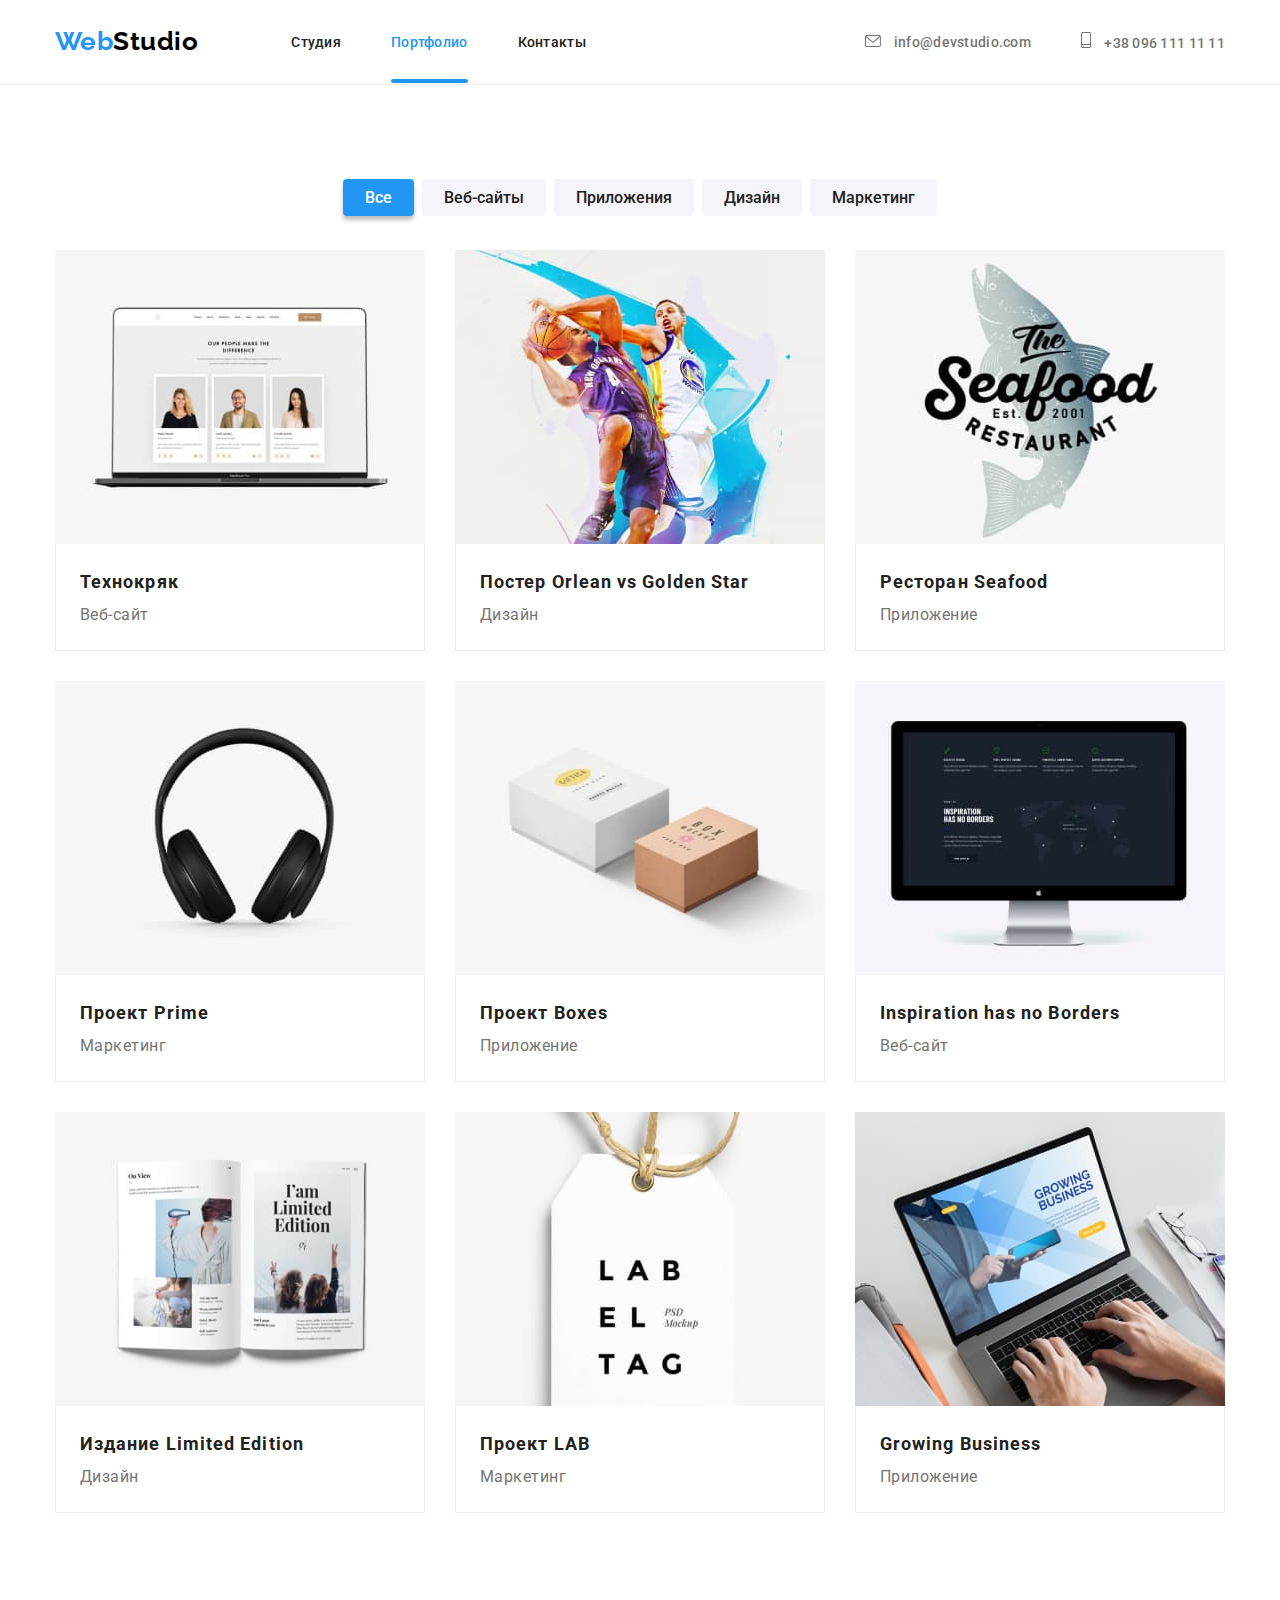
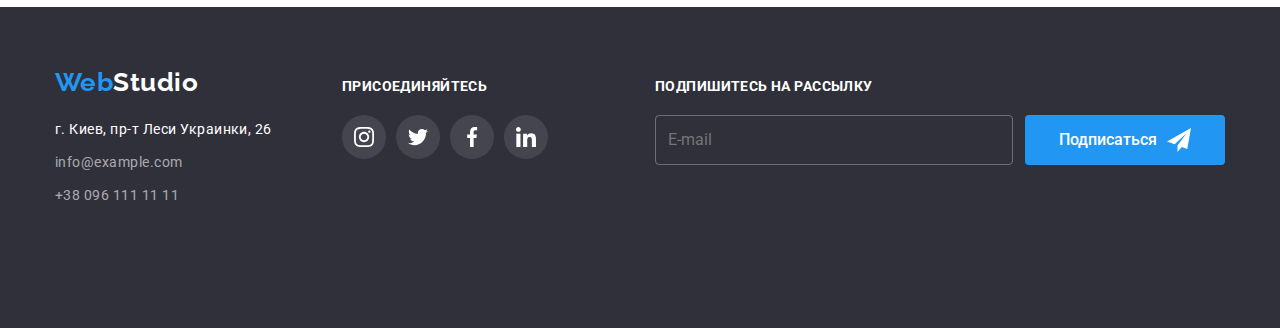
==== commit c5d505e6: "hw8 - last" ====
--- a/portfolio.html
+++ b/portfolio.html
@@ -28,7 +28,7 @@
       <ul class="auth-nav list">
         <li class="auth-nav__item"> <a href="mailto:info@devstudio.com" 
                 target="_blank" rel="noopener noreferrer"
-                class="auth-nav__mail link"><svg class="mail-icon" width="16" height="12">
+                class="auth-nav__first-mail link"><svg class="mail-icon" width="16" height="12">
                   <use href="./images/icons.svg#icon-envelope"></use>
                 </svg> info@devstudio.com</a>
         </li>
@@ -58,39 +58,43 @@
           </svg>
         </button>
         <div class="container mob-container">
-          <ul class="mobile-menu__list list">
-            <li class="mobile-menu__item"> <a href="./index.html" class="mobile-menu__studio link "> Студия</a> </li>
-            <li class="mobile-menu__item current"> <a href="./portfolio.html" class="mobile-menu__portfolio  link"> Портфолио</a> </li>
-            <li class="mobile-menu__item"> <a href="" class="mobile-menu__contacts link"> Контакты</a> </li>
-          </ul>
-      
-          <ul class="mob-contact__list list">
-            <li class="mob-contact__item">
-              <a href="tel:+380961111111" class="mob-contact__phone link"> +38 096 111 11 11</a>
-            </li>
-            <li class="mob-contact__item">
-              <a href="mailto:info@devstudio.com" target="_blank" rel="noopener noreferrer"
-                class="mob-contact__first-mail link"> info@devstudio.com</a>
-            </li>
-          </ul>
-      
-          <ul class="mob-social__list list">
-            <li class="mob-social__item">
-              <a href="" class="mob-social__link link">Instagram</a>
-            </li>
-            <li class="mob-social__item">
-              <a href="" class="mob-social__link link">Twitter
-              </a>
-            </li>
-            <li class="mob-social__item">
-              <a href="" class="mob-social__link link">Facebook
-              </a>
-            </li>
-            <li class="mob-social__item">
-              <a href="" class="mob-social__link link">LinkedIn
-              </a>
-            </li>
-          </ul>
+          <nav class="nav">
+            <ul class="mobile-menu__list list">
+              <li class="mobile-menu__item"> <a href="./index.html" class="mobile-menu__studio link "> Студия</a> </li>
+              <li class="mobile-menu__item current"> <a href="./portfolio.html" class="mobile-menu__portfolio  link"> Портфолио</a> </li>
+              <li class="mobile-menu__item"> <a href="" class="mobile-menu__contacts link"> Контакты</a> </li>
+            </ul>
+          </nav>
+
+          <div class="mobile-menu__wrap">
+            <ul class="mob-contact__list list">
+              <li class="mob-contact__item">
+                <a href="tel:+380961111111" class="mob-contact__phone link"> +38 096 111 11 11</a>
+              </li>
+              <li class="mob-contact__item">
+                <a href="mailto:info@devstudio.com" target="_blank" rel="noopener noreferrer"
+                  class="mob-contact__first-mail link"> info@devstudio.com</a>
+              </li>
+            </ul>      
+            
+            <ul class="mob-social__list list">
+              <li class="mob-social__item">
+                <a href="" class="mob-social__link link">Instagram</a>
+              </li>
+              <li class="mob-social__item">
+                <a href="" class="mob-social__link link">Twitter
+                </a>
+              </li>
+              <li class="mob-social__item">
+                <a href="" class="mob-social__link link">Facebook
+                </a>
+              </li>
+              <li class="mob-social__item">
+                <a href="" class="mob-social__link link">LinkedIn
+                </a>
+              </li>
+            </ul>
+          </div>
         </div>
         
     </div>
--- a/css/main.min.css
+++ b/css/main.min.css
@@ -1,2 +1,2 @@
-:root{--primary-text-color: #757575;--title-text-color: #212121;--accent-color: #ffffff;--background-color: #f5f4fa;--accent-text-color: #2196f3;--background-hero: #2f303a;--address-color: #c4c4c4;--logo-color: #000000;--header-border: #ececec;--address-color: rgba(255, 255, 255, 0.6);--social-link-color: #afb1b8;--button-shadow: rgba(0, 0, 0, 0.25);--footer-social-link-color: rgba(255, 255, 255, 0.1);--input-form-border: rgba(33, 33, 33, 0.2);--time-duration: 500ms;--features-background-color: rgba(47, 48, 58, 0.8);--top-box-color: rgba(33, 150, 243, 0.9);--backdrop-color: rgba(0, 0, 0, 0.2);--online-input-form-border: rgba(255, 255, 255, 0.3)}.visually-hidden{position:absolute;width:1px;height:1px;margin:-1px;border:0;padding:0;white-space:nowrap;clip-path:inset(100%);clip:rect(0 0 0 0);overflow:hidden}html{box-sizing:border-box}*,*::before,*::after{box-sizing:inherit}input:-webkit-autofill,input:-webkit-autofill:hover,input:-webkit-autofill:focus,input:-webkit-autofill:active{transition:background-color 5000s ease-in-out 0s;-webkit-box-shadow:0 0 0px 1000px #fff inset}p,h1,h2,h3,h4,h5,h6{margin:0}img{display:block;max-width:100%;height:auto}.list{list-style:none;padding:0;margin:0}.page{margin:0;background-color:var(--accent-color);color:var(--primary-text-color);font-family:Roboto, sans-serif;font-style:normal;letter-spacing:0.03em}.logo{color:var(--accent-text-color);font-weight:700;font-size:26px;line-height:1.2;font-family:Raleway, sans-serif;transition:color var(--time-duration) cubic-bezier(0.4, 0, 0.2, 1)}.title{color:var(--title-text-color);font-weight:700;font-size:18px;line-height:2;letter-spacing:.06em}.title__description{margin-bottom:10px;text-align:left;color:var(--title-text-color);font-weight:700;font-size:14px;line-height:1.2;letter-spacing:.03em;text-transform:uppercase}.team-social__list{display:flex;justify-content:center}.team-social__item{background-color:var(--accent-color);width:44px;height:44px;border-radius:50%;transition:background-color var(--time-duration) cubic-bezier(0.4, 0, 0.2, 1)}.team-social__item+.team-social__item{margin-left:10px}.social__link{width:100%;height:100%;display:flex;align-items:center;justify-content:center;border-radius:50%;transition:color var(--time-duration) cubic-bezier(0.4, 0, 0.2, 1),background-color var(--time-duration) cubic-bezier(0.4, 0, 0.2, 1)}.social__link:hover,.social__link:focus{background-color:var(--accent-text-color)}.social__link:hover .social__icon,.social__link:focus .social__icon{fill:var(--accent-color)}.social__icon{fill:var(--social-link-color);transition:fill var(--time-duration) cubic-bezier(0.4, 0, 0.2, 1)}.container{text-align:center;width:100%;margin:0px auto;padding:0 15px}@media screen and (min-width: 480px){.container{width:480px}}@media screen and (min-width: 768px){.container{width:768px}}@media screen and (min-width: 1200px){.container{width:1200px}}.section .images{display:block}.section .customers-title,.section .images,.section .list-team{color:var(--title-text-color);font-weight:700;font-size:36px;line-height:1.16;letter-spacing:.03em;text-align:center}.section .list-team{margin-bottom:50px}.customers{justify-content:center;padding-top:60px;padding-bottom:60px}@media screen and (min-width: 1200px){.customers{padding-top:94px;padding-bottom:94px}}.title__customers{color:var(--title-text-color);font-weight:700;font-size:28px;line-height:1.16;letter-spacing:.03em;margin-bottom:30px}@media screen and (min-width: 1200px){.title__customers{color:var(--title-text-color);font-weight:700;font-size:36px;line-height:1.16;letter-spacing:.03em;margin-bottom:50px}}.customers__list{width:100%;margin-top:-30px;margin-left:-30px;display:flex;justify-content:center;flex-wrap:wrap}.customers__item{margin-top:30px;margin-left:30px;width:calc(100% / 2 - 30px);height:92px;background-color:var(--accent-color);border:1px solid var(--social-link-color);box-sizing:border-box;border-radius:4px;transition:color var(--time-duration) cubic-bezier(0.4, 0, 0.2, 1)}@media screen and (min-width: 768px){.customers__item{width:calc(100% / 3 - 30px)}}@media screen and (min-width: 1200px){.customers__item{width:calc(100% / 6 - 30px)}}.customers__item:hover,.customers__item:focus{border:1px solid var(--accent-text-color);box-sizing:border-box;border-radius:4px}.customers__link{width:100%;height:100%;display:flex;align-items:center;justify-content:center;transition:color var(--time-duration) cubic-bezier(0.4, 0, 0.2, 1)}.customers__link:hover,.customers__link:focus{background-color:var(--accent-color)}.customers__link:hover .customers__icon,.customers__link:focus .customers__icon{fill:var(--accent-text-color)}.customers__icon{fill:var(--social-link-color);transition:fill var(--time-duration) cubic-bezier(0.4, 0, 0.2, 1)}.header{border-bottom:1px solid var(--header-border)}.header .logo__head{display:flex;align-items:center}.header .logo__top{color:var(--logo-color)}.header .logo__header{color:var(--accent-text-color);padding-top:24px;padding-bottom:24px}@media screen and (max-width: 768px){.header .logo__header{margin-right:auto}}.link{text-decoration:none;color:inherit;transition:color var(--time-duration) cubic-bezier(0.4, 0, 0.2, 1)}.city{color:var(--accent-color)}.nav{margin-left:93px}.site-nav{display:flex;color:var(--title-text-color);font-weight:500;font-size:14px;line-height:1.2;letter-spacing:.02em;transition:color var(--time-duration) cubic-bezier(0.4, 0, 0.2, 1)}@media screen and (max-width: 768px){.site-nav{display:none}}.site-nav__item+.site-nav__item{margin-left:50px}.site-nav__studio,.site-nav__portfolio,.site-nav__contacts{color:var(--title-text-color);padding-top:32px;padding-bottom:32px;display:block;transition:color var(--time-duration) cubic-bezier(0.4, 0, 0.2, 1)}.site-nav .link{position:relative}.site-nav .link:hover,.site-nav .link:focus,.site-nav .link.current{color:var(--accent-text-color)}.site-nav .link.current::after{position:absolute;content:"";width:100%;height:4px;background-color:var(--accent-text-color);left:0;bottom:-1px;box-sizing:border-box;border-radius:2px}.auth-nav{display:flex;margin-left:auto;transition:color var(--time-duration) cubic-bezier(0.4, 0, 0.2, 1)}@media screen and (max-width: 767px){.auth-nav{display:none}}@media screen and (min-width: 768px) and (max-width: 1199px){.auth-nav{display:block;margin-left:auto}}@media screen and (min-width: 1200px){.auth-nav__item+.auth-nav__item{margin-left:50px}}.auth-nav__item{display:flex;align-items:center;color:var(--primary-text-color);font-weight:500;font-size:14px;line-height:1.2;letter-spacing:.02em;padding:32px 0;transition:color var(--time-duration) cubic-bezier(0.4, 0, 0.2, 1)}@media screen and (min-width: 768px) and (max-width: 1199px){.auth-nav__item{padding:0}}@media screen and (min-width: 768px) and (max-width: 1199px){.auth-nav__first-mail{margin-bottom:10px;margin-left:auto}}.auth-nav .link:hover,.auth-nav .link:focus{color:var(--accent-text-color)}.auth-nav .link:hover .mail-icon,.auth-nav .link:focus .mail-icon,.auth-nav .link:hover .phone-icon,.auth-nav .link:focus .phone-icon{fill:var(--accent-text-color)}.mail-icon,.phone-icon{fill:currentColor;margin-right:10px;transition:fill var(--time-duration) cubic-bezier(0.4, 0, 0.2, 1)}.hero{background-repeat:no-repeat;background-position:50% 50%;background-size:cover;margin:0 auto;padding-top:118px;padding-bottom:118px;background-color:var(--background-hero);background-image:url(../images/hero/hero-bg-mob.jpg);width:100%;height:400px}@media (min-device-pixel-ratio: 2), (-webkit-min-device-pixel-ratio: 2), (min-resolution: 192dpi), (min-resolution: 2dppx){.hero{background-color:var(--background-hero);background-image:url(../images/hero/hero-bg-mob-2x.jpg)}}@media screen and (min-width: 768px){.hero{width:100%;padding-top:118px;padding-bottom:118px;background-color:var(--background-hero);background-image:url(../images/hero/hero-bg-tab.jpg);max-width:768px;height:400px}}@media screen and (min-width: 768px) and (min-device-pixel-ratio: 2), screen and (min-width: 768px) and (-webkit-min-device-pixel-ratio: 2), screen and (min-width: 768px) and (min-resolution: 192dpi), screen and (min-width: 768px) and (min-resolution: 2dppx){.hero{background-color:var(--background-hero);background-image:url(../images/hero/hero-bg-tab-2x.jpg)}}@media screen and (min-width: 1200px){.hero{width:100%;padding-top:200px;padding-bottom:200px;background-color:var(--background-hero);background-image:url(../images/hero/hero-bg.jpg);max-width:1600px;height:600px}}@media screen and (min-width: 1200px) and (min-device-pixel-ratio: 2), screen and (min-width: 1200px) and (-webkit-min-device-pixel-ratio: 2), screen and (min-width: 1200px) and (min-resolution: 192dpi), screen and (min-width: 1200px) and (min-resolution: 2dppx){.hero{background-color:var(--background-hero);background-image:url(../images/hero/hero-bg-2x.jpg)}}@media screen and (min-width: 1200px){.hero__container{width:100%;padding:0}}.hero__title{margin:0 auto 30px;text-transform:uppercase;width:320px;color:var(--accent-color);font-weight:900;font-size:26px;line-height:1.61;letter-spacing:.06em}@media screen and (min-width: 768px){.hero__title{width:360px;color:var(--accent-color);font-weight:900;font-size:26px;line-height:1.61;letter-spacing:.06em}}@media screen and (min-width: 1200px){.hero__title{color:var(--accent-color);font-weight:900;font-size:44px;line-height:1.4;letter-spacing:.06em;width:696px}}.hero__button{color:var(--accent-color);font-weight:700;font-size:16px;line-height:1.9;letter-spacing:.06em;text-align:center;width:200px;height:50px;border-radius:4px;border:0;background-color:var(--accent-text-color);font-family:Roboto, sans-serif;cursor:pointer}.team{background-color:var(--background-color);justify-content:center;padding-top:60px;padding-bottom:60px}@media screen and (min-width: 1200px){.team{padding-top:94px;padding-bottom:94px}}.title__dev-team{color:var(--title-text-color);font-weight:700;font-size:28px;line-height:1.16;letter-spacing:.03em;margin-bottom:30px}@media screen and (min-width: 1200px){.title__dev-team{color:var(--title-text-color);font-weight:700;font-size:36px;line-height:1.16;letter-spacing:.03em;margin-bottom:50px}}.employees__list{margin-bottom:-30px;margin-right:-30px;display:flex;flex-wrap:wrap}.employees__item{margin-bottom:30px;margin-right:30px;border-radius:4px;box-shadow:0 4px 4px 0 var(--button-shadow)}@media screen and (min-width: 768px){.employees__item{width:calc(100% / 2 - 30px)}}@media screen and (min-width: 1200px){.employees__item{width:calc(100% / 4 - 30px)}}.profession{text-align:center;margin-bottom:16px}.property{padding-top:60px;padding-bottom:60px}@media screen and (min-width: 1200px){.property{padding-bottom:94px;padding-top:94px}}.differences__list{margin-bottom:-30px;margin-right:-30px}@media screen and (min-width: 768px){.differences__list{display:flex;flex-wrap:wrap}}.differences__item{margin-bottom:30px}@media screen and (min-width: 768px){.differences__item{width:calc(100% / 2 - 30px);margin-right:30px}}@media screen and (min-width: 1200px){.differences__item{width:calc(100% / 4 - 30px)}}.property__item{display:flex;align-items:center;justify-content:center;background-color:var(--background-color);width:100%;height:120px;margin-bottom:30px}.title__features{display:inline;margin-right:auto;margin-bottom:50px}.photos{display:none}@media screen and (min-width: 1200px){.photos{display:block;padding-bottom:94px}}.features{display:flex}.features__item{position:relative}.features__item+.features__item{margin-left:30px}.features-text{color:var(--accent-color);font-weight:700;font-size:14px;line-height:1.2;letter-spacing:.03em;text-transform:uppercase}.features-text__box{position:absolute;background-color:var(--features-background-color);width:370px;height:70px;bottom:0;display:flex;align-items:center;justify-content:center}.portfolio{padding-top:40px;padding-bottom:60px;transition:color var(--time-duration) cubic-bezier(0.4, 0, 0.2, 1)}@media screen and (min-width: 768px){.portfolio{padding-top:14px;padding-bottom:60px}}@media screen and (min-width: 1200px){.portfolio{padding-top:94px;padding-bottom:94px}}.projects__list{width:100%;margin-top:-30px;margin-left:-30px;display:flex;flex-wrap:wrap;padding-left:0;padding-right:0;transition:color var(--time-duration) cubic-bezier(0.4, 0, 0.2, 1)}.projects__item{display:flex;flex-direction:column;text-align:left;margin-top:30px;margin-left:30px;transition:color var(--time-duration) cubic-bezier(0.4, 0, 0.2, 1),box-shadow var(--time-duration) cubic-bezier(0.4, 0, 0.2, 1)}@media screen and (min-width: 768px){.projects__item{width:calc(100% / 2 - 30px)}}@media screen and (min-width: 1200px){.projects__item{width:calc(100% / 3 - 30px)}}.project__wrap:hover,.project__wrap:focus{box-shadow:0 4px 4px 0 var(--button-shadow)}.project__wrap{display:block;transition:box-shadow var(--time-duration) cubic-bezier(0.4, 0, 0.2, 1)}.project__wrap:hover .project__top-text,.project__wrap:focus .project__top-text{transform:translateY(0)}.project__item-wrap{position:relative;overflow:hidden}.project__top-text{position:absolute;top:0;left:0;height:100%;color:var(--accent-color);font-size:18px;line-height:1.55;letter-spacing:.03em;background-color:var(--top-box-color);padding:63px 24px;transform:translateY(101%);transition:transform var(--time-duration)}.footer{padding-top:60px;padding-bottom:60px;background-color:var(--background-hero)}@media screen and (min-width: 1200px){.footer{display:flex}}@media screen and (min-width: 1200px){.bottom{display:flex;align-items:baseline;text-align:left}}.bottom .mail,.bottom .phone,.bottom .city{font-weight:400;font-size:14px;line-height:1.7;font-style:normal;display:block}.address__box{margin-bottom:60px}@media screen and (min-width: 768px) and (max-width: 1199px){.address__box{margin-left:76px}}.address__list{color:var(--address-color)}.address__item{margin-bottom:9px}.address__item:focus,.address__item:hover{color:var(--accent-text-color)}.address__item:last-child{margin-bottom:0}.bottom .logo{display:flex;justify-content:center}@media screen and (min-width: 1200px){.bottom .logo{display:flex;justify-content:left}}.bottom .logo__down{color:var(--accent-color)}.bottom .logo__footer{color:var(--accent-text-color);margin-bottom:20px}.connect{margin-left:auto}@media screen and (min-width: 768px) and (max-width: 1199px){.connect{margin-right:89px}}@media screen and (min-width: 1200px){.connect{align-items:flex-start;margin-left:70px}}.title__connect,.title__online{color:var(--accent-color);font-weight:700;font-size:14px;line-height:1.2;letter-spacing:.03em;margin-bottom:20px;text-transform:uppercase}.footer__list{margin-bottom:60px}.footer-social__item{border-radius:50%;width:44px;height:44px;transition:background-color var(--time-duration) cubic-bezier(0.4, 0, 0.2, 1)}.footer-social__link{width:100%;height:100%;display:flex;align-items:center;justify-content:center;border-radius:50%;transition:background-color var(--time-duration) cubic-bezier(0.4, 0, 0.2, 1);background-color:var(--footer-social-link-color)}.footer-social__link:hover,.footer-social__link:focus{background-color:var(--accent-text-color)}.footer-social__link:hover .footer-social__icon,.footer-social__link:focus .footer-social__icon{fill:var(--accent-color)}.footer-social__item+.footer-social__item{margin-left:10px}.footer-social__icon{fill:var(--accent-color);transition:fill var(--time-duration) cubic-bezier(0.4, 0, 0.2, 1)}@media screen and (min-width: 768px){.footer__top{display:flex;justify-content:space-between}}@media screen and (min-width: 1200px){.footer__top{display:flex;align-items:baseline;justify-content:center;flex-wrap:nowrap}}.online{margin-left:auto}.online__input{margin-bottom:20px;background-color:transparent;width:100%;height:50px;border-radius:4px;outline:none;padding-left:12px;color:var(--accent-color);border:1px solid var(--online-input-form-border)}@media screen and (min-width: 768px) and (max-width: 1199px){.online__input{width:450px}}@media screen and (min-width: 1200px){.online__input{margin-bottom:0;width:358px}}@media screen and (min-width: 1200px){.online__form{display:flex;align-items:center;justify-content:center}}.online__button{display:flex;align-items:center;justify-content:center;border-radius:4px;padding:6px 22px;border:0;margin-left:auto;margin-right:auto;background-color:var(--accent-text-color);color:var(--accent-color);font-weight:500;font-size:16px;line-height:1.6;width:200px;height:50px;cursor:pointer;transition:color var(--time-duration) cubic-bezier(0.4, 0, 0.2, 1),background-color var(--time-duration) cubic-bezier(0.4, 0, 0.2, 1)}@media screen and (min-width: 1200px){.online__button{margin-left:12px}}.online__button-icon{margin-left:10px;transition:fill var(--time-duration) cubic-bezier(0.4, 0, 0.2, 1)}.signature{background-color:var(--accent-color);padding:30px}.title{color:var(--title-text-color);letter-spacing:0.06em}.title__team{color:var(--title-text-color);font-weight:500;font-size:16px;line-height:1.2;text-align:center;margin-bottom:10px}.section__content{text-align:left;color:var(--primary-text-color);font-weight:400;font-size:14px;line-height:1.71;letter-spacing:.03em}.btns__list{display:flex;align-items:center;justify-content:flex-start;flex-wrap:wrap;margin-bottom:40px;margin-right:auto}.btns__list .current{background-color:var(--accent-text-color);color:var(--accent-color);box-shadow:0 4px 4px 0 var(--button-shadow)}@media screen and (min-width: 768px){.btns__list{display:flex;align-items:center;justify-content:center;margin-top:60px;margin-bottom:14px}}@media screen and (min-width: 1200px){.btns__list{display:flex;align-items:center;justify-content:center;margin-bottom:34px}}.btns__item{margin-left:8px;transition:background-color var(--time-duration) cubic-bezier(0.4, 0, 0.2, 1)}.btns__item:first-child{margin-left:0}@media screen and (max-width: 1200px){.btns__item{margin-bottom:15px}}.portfolio__button{border-radius:4px;padding:6px 22px;border:0;background-color:var(--background-color);color:var(--title-text-color);font-weight:500;font-size:16px;line-height:1.6;cursor:pointer;transition:color var(--time-duration) cubic-bezier(0.4, 0, 0.2, 1),background-color var(--time-duration) cubic-bezier(0.4, 0, 0.2, 1),box-shadow var(--time-duration) cubic-bezier(0.4, 0, 0.2, 1)}.portfolio__button:hover,.portfolio__button:focus,.portfolio__button:active{background-color:var(--accent-text-color);color:var(--accent-color);box-shadow:0 4px 4px 0 var(--button-shadow)}.title .sites{font-weight:700;font-size:18px;line-height:2;letter-spacing:.06em;margin-bottom:4px}.description-photo{flex-grow:1;padding:20px 24px;border:1px solid var(--header-border);border-top:0}.section .content{color:var(--primary-text-color);font-size:16px;line-height:1.87}.profession{text-align:center;margin-bottom:16px}.backdrop{position:fixed;width:100vw;height:100vh;background-color:var(--backdrop-color);top:0;left:0;transition:opacity var(--time-duration),visibility var(--time-duration)}.modal{position:absolute;padding:40px;top:50%;left:50%;transform:rotate(0) translate(-50%, -50%);transition:transform var(--time-duration);width:528px;height:581px;background-color:var(--background-color);border-radius:5px}.modal-form{display:block;justify-content:center;padding-top:30px}.modal-form__field{margin-bottom:10px}.modal-form__field:last-child{margin-bottom:0}.modal-input__wrap{position:relative}.modal-input__text{color:var(--primary-text-color);font-weight:400;font-size:12px;line-height:1.16;letter-spacing:.01;display:block;margin-bottom:5px}.modal-input{display:block;width:100%;height:40px;border:1px solid var(--input-form-border);border-radius:4px;padding-left:48px;padding-right:31px;outline:none;background-color:transparent;transition:border-color var(--time-duration) cubic-bezier(0.4, 0, 0.2, 1);color:var(--logo-color)}.modal-input:hover,.modal-input:focus{border-color:var(--accent-text-color)}.modal-input:hover+.input__icon,.modal-input:focus+.input__icon{fill:var(--accent-text-color)}.modal__text{display:block;width:100%;height:100px;border:1px solid var(--input-form-border);border-radius:4px;outline:none;padding:10px;resize:none;background-color:transparent;color:var(--logo-color);transition:border-color var(--time-duration) cubic-bezier(0.4, 0, 0.2, 1)}.modal__text:focus,.modal__text:hover{border-color:var(--accent-text-color)}.input__icon{position:absolute;top:50%;transform:translateY(-50%);left:12px;transition:fill var(--time-duration) cubic-bezier(0.4, 0, 0.2, 1)}.icon-close{fill:var(--title-text-color);transition:fill var(--time-duration) cubic-bezier(0.4, 0, 0.2, 1)}.modal-close__button{position:absolute;top:8px;right:8px;width:30px;height:30px;background-color:transparent;border-radius:50%;border:1px solid var(--address-color);display:flex;align-items:center;justify-content:center;transition:fill var(--time-duration) cubic-bezier(0.4, 0, 0.2, 1),border-color var(--time-duration) cubic-bezier(0.4, 0, 0.2, 1)}.modal-close__button:hover .icon-close,.modal-close__button:focus .icon-close{fill:var(--accent-text-color);border-color:var(--input-form-border)}.modal__title{position:absolute;color:var(--title-text-color);font-weight:700;font-size:20px;line-height:1.15;letter-spacing:.03em;text-align:center;margin-bottom:12px}.modal-submit__button{display:flex;align-items:center;justify-content:center;border-radius:4px;border:0;background-color:var(--accent-text-color);color:var(--accent-color);font-weight:500;font-size:16px;line-height:1.6;width:200px;height:50px;cursor:pointer;transition:color var(--time-duration) cubic-bezier(0.4, 0, 0.2, 1),background-color var(--time-duration) cubic-bezier(0.4, 0, 0.2, 1),box-shadow var(--time-duration) cubic-bezier(0.4, 0, 0.2, 1);margin-bottom:30px;margin-right:auto;margin-left:auto}.modal-submit__button:hover,.modal-submit__button:focus{box-shadow:0 4px 4px 0 var(--button-shadow)}.check-wrap{margin-bottom:30px}.modal-check__text{display:block;display:flex;align-items:center;justify-content:center;color:var(--primary-text-color);font-weight:400;font-size:14px;line-height:1.71;letter-spacing:.03em}.modal-check__text span{width:16px;height:15px;border:2px solid var(--logo-color);margin-right:5px;border-radius:2px;display:flex;align-items:center;justify-content:center}.modal-check:checked+.modal-check__text span{background-color:var(--accent-color);border:none}.modal-check__link{color:var(--accent-text-color);font-weight:400;font-size:14px;line-height:1.71;letter-spacing:.03em;text-decoration-line:underline;padding-left:5px}.modal-check:checked+.modal-check__text .icon-check{fill:var(--accent-text-color)}.icon-check{fill:transparent}.is-hidden{visibility:hidden;opacity:0;pointer-events:none}.backdrop.is-hidden .modal{transform:rotate(90deg)}.menu-container{position:fixed;top:0;left:0;width:100vw;height:100vh;padding:0;z-index:10;background-color:var(--accent-color);transform:translateX(400%);transition:transform var(--time-duration) cubic-bezier(0.4, 0, 0.2, 1)}.menu-container.is-open{transform:translateX(0)}.mob-container{display:flex;flex-direction:column;justify-content:space-between;height:100%}.menu-close__button{position:fixed;top:10px;right:15px;z-index:7;border:none;background-color:transparent;transition:fill var(--time-duration) cubic-bezier(0.4, 0, 0.2, 1)}.menu-close__button__icon-close{fill:var(--title-text-color);transition:fill var(--time-duration) cubic-bezier(0.4, 0, 0.2, 1)}@media screen and (min-width: 768px){.menu-close__button__icon-close{display:none}}.menu-close__button:hover__icon-close,.menu-close__button:focus__icon-close,.menu-close__button.current__icon-close{fill:var(--accent-text-color)}@media screen and (max-width: 767px){.mobile-menu__list{position:fixed;top:0;display:flex;flex-direction:column;justify-content:left;background-color:var(--accent-color);color:var(--title-text-color);font-weight:500;font-size:40px;line-height:1.17;letter-spacing:.02em;transition:color var(--time-duration) cubic-bezier(0.4, 0, 0.2, 1);padding-top:48px}}@media screen and (min-width: 768px){.mobile-menu__list{display:none}}.mobile-menu__item{margin-right:auto;margin-bottom:32px}.mobile-menu__item:hover,.mobile-menu__item:focus,.mobile-menu__item.current{color:var(--accent-text-color)}@media screen and (max-width: 767px){.mob-contact__list{position:fixed;display:flex;flex-direction:column;justify-content:left;top:400px;background-color:var(--accent-color);transition:color var(--time-duration) cubic-bezier(0.4, 0, 0.2, 1)}}@media screen and (min-width: 768px){.mob-contact__list{display:none}}.mob-contact__item{margin-right:auto}.mob-contact__item:hover,.mob-contact__item:focus,.mob-contact__item.current{color:var(--accent-text-color)}.mob-contact__first-mail{display:block;color:var(--title-text-color);font-weight:500;font-size:24px;line-height:1.17;letter-spacing:.02em}.mob-contact__phone{color:var(--title-text-color);font-weight:500;font-size:34px;line-height:1.17;letter-spacing:.02em;color:var(--accent-text-color);display:block;margin-bottom:32px}.menu-toggle{position:absolute;top:20px;right:30px;border:none;background-color:var(--accent-color)}@media screen and (min-width: 768px){.menu-toggle{display:none}}.menu-toggle__icon{fill:var(--title-text-color);background-color:var(--accent-color);transition:fill var(--time-duration) cubic-bezier(0.4, 0, 0.2, 1)}@media screen and (min-width: 768px){.menu-toggle__icon{display:none}}.menu-toggle:hover__icon,.menu-toggle:focus__icon,.menu-toggle.current__icon{fill:var(--accent-text-color)}@media screen and (max-width: 767px){.mob-social__list{position:fixed;top:564px;margin-left:-20px;display:flex;align-items:center;justify-content:left;color:var(--title-text-color);font-weight:500;font-size:18px;line-height:1.22;letter-spacing:.02em;color:var(--accent-text-color)}}.mob-social__item{margin-left:20px}.mob-social__item::after{position:absolute;content:"";top:5px;width:18px;height:0px;transform:rotate(90deg);color:var(--input-form-border);border:1px solid var(--input-form-border)}.mob-social__item:last-child::after{position:absolute;content:"";top:5px;width:18px;height:0px;transform:rotate(90deg);color:var(--accent-color);border:1px solid var(--accent-color)}
+:root{--primary-text-color: #757575;--title-text-color: #212121;--accent-color: #ffffff;--background-color: #f5f4fa;--accent-text-color: #2196f3;--background-hero: #2f303a;--address-color: #c4c4c4;--logo-color: #000000;--header-border: #ececec;--address-color: rgba(255, 255, 255, 0.6);--social-link-color: #afb1b8;--button-shadow: rgba(0, 0, 0, 0.25);--footer-social-link-color: rgba(255, 255, 255, 0.1);--input-form-border: rgba(33, 33, 33, 0.2);--time-duration: 500ms;--features-background-color: rgba(47, 48, 58, 0.8);--top-box-color: rgba(33, 150, 243, 0.9);--backdrop-color: rgba(0, 0, 0, 0.2);--online-input-form-border: rgba(255, 255, 255, 0.3)}.visually-hidden{position:absolute;width:1px;height:1px;margin:-1px;border:0;padding:0;white-space:nowrap;clip-path:inset(100%);clip:rect(0 0 0 0);overflow:hidden}html{box-sizing:border-box}*,*::before,*::after{box-sizing:inherit}input:-webkit-autofill,input:-webkit-autofill:hover,input:-webkit-autofill:focus,input:-webkit-autofill:active{transition:background-color 5000s ease-in-out 0s;-webkit-box-shadow:0 0 0px 1000px #fff inset}p,h1,h2,h3,h4,h5,h6{margin:0}img{display:block;max-width:100%;height:auto}.list{list-style:none;padding:0;margin:0}.page{margin:0;background-color:var(--accent-color);color:var(--primary-text-color);font-family:Roboto, sans-serif;font-style:normal;letter-spacing:0.03em}.logo{color:var(--accent-text-color);font-weight:700;font-size:26px;line-height:1.2;font-family:Raleway, sans-serif;transition:color var(--time-duration) cubic-bezier(0.4, 0, 0.2, 1)}.title{color:var(--title-text-color);font-weight:700;font-size:18px;line-height:2;letter-spacing:.06em}.title__description{margin-bottom:10px;text-align:left;color:var(--title-text-color);font-weight:700;font-size:14px;line-height:1.2;letter-spacing:.03em;text-transform:uppercase}.team-social__list{display:flex;justify-content:center}.team-social__item{background-color:var(--accent-color);width:44px;height:44px;border-radius:50%;transition:background-color var(--time-duration) cubic-bezier(0.4, 0, 0.2, 1)}.team-social__item+.team-social__item{margin-left:10px}.social__link{width:100%;height:100%;display:flex;align-items:center;justify-content:center;border-radius:50%;transition:color var(--time-duration) cubic-bezier(0.4, 0, 0.2, 1),background-color var(--time-duration) cubic-bezier(0.4, 0, 0.2, 1)}.social__link:hover,.social__link:focus{background-color:var(--accent-text-color)}.social__link:hover .social__icon,.social__link:focus .social__icon{fill:var(--accent-color)}.social__icon{fill:var(--social-link-color);transition:fill var(--time-duration) cubic-bezier(0.4, 0, 0.2, 1)}.container{text-align:center;width:100%;margin:0px auto;padding:0 15px}@media screen and (min-width: 480px){.container{width:480px}}@media screen and (min-width: 768px){.container{width:768px}}@media screen and (min-width: 1200px){.container{width:1200px}}.section .images{display:block}.section .customers-title,.section .images,.section .list-team{color:var(--title-text-color);font-weight:700;font-size:36px;line-height:1.16;letter-spacing:.03em;text-align:center}.section .list-team{margin-bottom:50px}.customers{justify-content:center;padding-top:60px;padding-bottom:60px}@media screen and (min-width: 1200px){.customers{padding-top:94px;padding-bottom:94px}}.title__customers{color:var(--title-text-color);font-weight:700;font-size:28px;line-height:1.16;letter-spacing:.03em;margin-bottom:30px}@media screen and (min-width: 1200px){.title__customers{color:var(--title-text-color);font-weight:700;font-size:36px;line-height:1.16;letter-spacing:.03em;margin-bottom:50px}}.customers__list{width:100%;margin-top:-30px;margin-left:-30px;display:flex;justify-content:center;flex-wrap:wrap}.customers__item{margin-top:30px;margin-left:30px;width:calc(100% / 2 - 30px);height:92px;background-color:var(--accent-color);border:1px solid var(--social-link-color);box-sizing:border-box;border-radius:4px;transition:color var(--time-duration) cubic-bezier(0.4, 0, 0.2, 1)}@media screen and (min-width: 768px){.customers__item{width:calc(100% / 3 - 30px)}}@media screen and (min-width: 1200px){.customers__item{width:calc(100% / 6 - 30px)}}.customers__item:hover,.customers__item:focus{border:1px solid var(--accent-text-color);box-sizing:border-box;border-radius:4px}.customers__link{width:100%;height:100%;display:flex;align-items:center;justify-content:center;transition:color var(--time-duration) cubic-bezier(0.4, 0, 0.2, 1)}.customers__link:hover,.customers__link:focus{background-color:var(--accent-color)}.customers__link:hover .customers__icon,.customers__link:focus .customers__icon{fill:var(--accent-text-color)}.customers__icon{fill:var(--social-link-color);transition:fill var(--time-duration) cubic-bezier(0.4, 0, 0.2, 1)}.header{border-bottom:1px solid var(--header-border)}.header .logo__head{display:flex;align-items:center}.header .logo__top{color:var(--logo-color)}.header .logo__header{color:var(--accent-text-color);padding-top:24px;padding-bottom:24px}@media screen and (max-width: 768px){.header .logo__header{margin-right:auto}}.link{text-decoration:none;color:inherit;transition:color var(--time-duration) cubic-bezier(0.4, 0, 0.2, 1)}.city{color:var(--accent-color)}.nav{margin-left:93px}.site-nav{display:flex;color:var(--title-text-color);font-weight:500;font-size:14px;line-height:1.2;letter-spacing:.02em;transition:color var(--time-duration) cubic-bezier(0.4, 0, 0.2, 1)}@media screen and (max-width: 768px){.site-nav{display:none}}.site-nav__item+.site-nav__item{margin-left:50px}.site-nav__studio,.site-nav__portfolio,.site-nav__contacts{color:var(--title-text-color);padding-top:32px;padding-bottom:32px;display:block;transition:color var(--time-duration) cubic-bezier(0.4, 0, 0.2, 1)}.site-nav .link{position:relative}.site-nav .link:hover,.site-nav .link:focus,.site-nav .link.current{color:var(--accent-text-color)}.site-nav .link.current::after{position:absolute;content:"";width:100%;height:4px;background-color:var(--accent-text-color);left:0;bottom:-1px;box-sizing:border-box;border-radius:2px}.auth-nav{display:flex;margin-left:auto;transition:color var(--time-duration) cubic-bezier(0.4, 0, 0.2, 1)}@media screen and (max-width: 767px){.auth-nav{display:none}}@media screen and (min-width: 768px) and (max-width: 1199px){.auth-nav{display:block;margin-left:auto}}@media screen and (min-width: 1200px){.auth-nav__item+.auth-nav__item{margin-left:50px}}.auth-nav__item{display:flex;align-items:center;color:var(--primary-text-color);font-weight:500;font-size:14px;line-height:1.2;letter-spacing:.02em;padding:32px 0;transition:color var(--time-duration) cubic-bezier(0.4, 0, 0.2, 1)}@media screen and (min-width: 768px) and (max-width: 1199px){.auth-nav__item{padding:0}}@media screen and (min-width: 768px) and (max-width: 1199px){.auth-nav__phone{display:block}}@media screen and (min-width: 768px) and (max-width: 1199px){.auth-nav__first-mail{margin-bottom:10px;display:block;margin-left:auto}}.auth-nav .link:hover,.auth-nav .link:focus{color:var(--accent-text-color)}.auth-nav .link:hover .mail-icon,.auth-nav .link:focus .mail-icon,.auth-nav .link:hover .phone-icon,.auth-nav .link:focus .phone-icon{fill:var(--accent-text-color)}.mail-icon,.phone-icon{fill:currentColor;margin-right:10px;transition:fill var(--time-duration) cubic-bezier(0.4, 0, 0.2, 1)}.hero{background-repeat:no-repeat;background-position:50% 50%;background-size:cover;margin:0 auto;padding-top:118px;padding-bottom:118px;background-color:var(--background-hero);background-image:linear-gradient(rgba(47,48,58,0.4), rgba(47,48,58,0.4)),url(../images/hero/hero-bg-mob.jpg);width:100%;height:400px}@media (min-device-pixel-ratio: 2), (-webkit-min-device-pixel-ratio: 2), (min-resolution: 192dpi), (min-resolution: 2dppx){.hero{background-color:var(--background-hero);background-image:linear-gradient(rgba(47,48,58,0.4), rgba(47,48,58,0.4)),url(../images/hero/hero-bg-mob-2x.jpg)}}@media screen and (min-width: 768px){.hero{width:100%;padding-top:118px;padding-bottom:118px;background-color:var(--background-hero);background-image:linear-gradient(rgba(47,48,58,0.4), rgba(47,48,58,0.4)),url(../images/hero/hero-bg-tab.jpg);max-width:768px;height:400px}}@media screen and (min-width: 768px) and (min-device-pixel-ratio: 2), screen and (min-width: 768px) and (-webkit-min-device-pixel-ratio: 2), screen and (min-width: 768px) and (min-resolution: 192dpi), screen and (min-width: 768px) and (min-resolution: 2dppx){.hero{background-color:var(--background-hero);background-image:linear-gradient(rgba(47,48,58,0.4), rgba(47,48,58,0.4)),url(../images/hero/hero-bg-tab-2x.jpg)}}@media screen and (min-width: 1200px){.hero{width:100%;padding-top:200px;padding-bottom:200px;background-color:var(--background-hero);background-image:linear-gradient(rgba(47,48,58,0.4), rgba(47,48,58,0.4)),url(../images/hero/hero-bg.jpg);max-width:1600px;height:600px}}@media screen and (min-width: 1200px) and (min-device-pixel-ratio: 2), screen and (min-width: 1200px) and (-webkit-min-device-pixel-ratio: 2), screen and (min-width: 1200px) and (min-resolution: 192dpi), screen and (min-width: 1200px) and (min-resolution: 2dppx){.hero{background-color:var(--background-hero);background-image:linear-gradient(rgba(47,48,58,0.4), rgba(47,48,58,0.4)),url(../images/hero/hero-bg-2x.jpg)}}@media screen and (min-width: 1200px){.hero__container{width:100%;padding:0}}.hero__title{margin:0 auto 30px;text-transform:uppercase;width:320px;color:var(--accent-color);font-weight:900;font-size:26px;line-height:1.61;letter-spacing:.06em}@media screen and (min-width: 768px){.hero__title{width:360px;color:var(--accent-color);font-weight:900;font-size:26px;line-height:1.61;letter-spacing:.06em}}@media screen and (min-width: 1200px){.hero__title{color:var(--accent-color);font-weight:900;font-size:44px;line-height:1.4;letter-spacing:.06em;width:696px}}.hero__button{color:var(--accent-color);font-weight:700;font-size:16px;line-height:1.9;letter-spacing:.06em;text-align:center;width:200px;height:50px;border-radius:4px;border:0;background-color:var(--accent-text-color);font-family:Roboto, sans-serif;cursor:pointer}.team{background-color:var(--background-color);justify-content:center;padding-top:60px;padding-bottom:60px}@media screen and (min-width: 1200px){.team{padding-top:94px;padding-bottom:94px}}.title__dev-team{color:var(--title-text-color);font-weight:700;font-size:28px;line-height:1.16;letter-spacing:.03em;margin-bottom:30px}@media screen and (min-width: 1200px){.title__dev-team{color:var(--title-text-color);font-weight:700;font-size:36px;line-height:1.16;letter-spacing:.03em;margin-bottom:50px}}.employees__list{margin-bottom:-30px;margin-right:-30px;display:flex;flex-wrap:wrap}.employees__item{margin-bottom:30px;margin-right:30px;border-radius:4px;box-shadow:0 4px 4px 0 var(--button-shadow)}@media screen and (min-width: 768px){.employees__item{width:calc(100% / 2 - 30px)}}@media screen and (min-width: 1200px){.employees__item{width:calc(100% / 4 - 30px)}}.profession{text-align:center;margin-bottom:16px}.property{padding-top:60px;padding-bottom:60px}@media screen and (min-width: 1200px){.property{padding-bottom:94px;padding-top:94px}}.differences__list{margin-bottom:-30px;margin-right:-30px}@media screen and (min-width: 768px){.differences__list{display:flex;flex-wrap:wrap}}.differences__item{margin-bottom:30px}@media screen and (min-width: 768px){.differences__item{width:calc(100% / 2 - 30px);margin-right:30px}}@media screen and (min-width: 1200px){.differences__item{width:calc(100% / 4 - 30px)}}.property__item{display:flex;align-items:center;justify-content:center;background-color:var(--background-color);width:100%;height:120px;margin-bottom:30px}.title__features{display:inline;margin-right:auto;margin-bottom:50px}.photos{display:none}@media screen and (min-width: 1200px){.photos{display:block;padding-bottom:94px}}.features{display:flex}.features__item{position:relative}.features__item+.features__item{margin-left:30px}.features-text{color:var(--accent-color);font-weight:700;font-size:14px;line-height:1.2;letter-spacing:.03em;text-transform:uppercase}.features-text__box{position:absolute;background-color:var(--features-background-color);width:370px;height:70px;bottom:0;display:flex;align-items:center;justify-content:center}.portfolio{padding-top:40px;padding-bottom:60px;transition:color var(--time-duration) cubic-bezier(0.4, 0, 0.2, 1)}@media screen and (min-width: 768px){.portfolio{padding-top:60px;padding-bottom:60px}}@media screen and (min-width: 1200px){.portfolio{padding-top:94px;padding-bottom:94px}}.projects__list{margin-top:-30px;margin-left:-30px;display:flex;flex-wrap:wrap;padding-left:0;padding-right:0;transition:color var(--time-duration) cubic-bezier(0.4, 0, 0.2, 1)}.projects__item{display:flex;flex-direction:column;text-align:left;margin-top:30px;margin-left:30px;transition:color var(--time-duration) cubic-bezier(0.4, 0, 0.2, 1),box-shadow var(--time-duration) cubic-bezier(0.4, 0, 0.2, 1)}@media screen and (min-width: 768px){.projects__item{width:calc(100% / 2 - 30px)}}@media screen and (min-width: 1200px){.projects__item{width:calc(100% / 3 - 30px)}}.project__wrap:hover,.project__wrap:focus{box-shadow:0 4px 4px 0 var(--button-shadow)}.project__wrap{display:block;transition:box-shadow var(--time-duration) cubic-bezier(0.4, 0, 0.2, 1)}.project__wrap:hover .project__top-text,.project__wrap:focus .project__top-text{transform:translateY(0)}.project__item-wrap{position:relative;overflow:hidden}.project__top-text{position:absolute;top:0;left:0;height:100%;color:var(--accent-color);font-size:18px;line-height:1.55;letter-spacing:.03em;background-color:var(--top-box-color);padding:63px 24px;transform:translateY(101%);transition:transform var(--time-duration)}.footer{padding-top:60px;padding-bottom:60px;background-color:var(--background-hero)}@media screen and (min-width: 1200px){.footer{display:flex}}@media screen and (min-width: 1200px){.bottom{display:flex;align-items:baseline;text-align:left}}.bottom .mail,.bottom .phone,.bottom .city{font-weight:400;font-size:14px;line-height:1.7;font-style:normal;display:block}.address__box{margin-bottom:60px}@media screen and (min-width: 768px) and (max-width: 1199px){.address__box{margin-left:76px}}.address__list{color:var(--address-color)}.address__item{margin-bottom:9px}.address__item:focus,.address__item:hover{color:var(--accent-text-color)}.address__item:last-child{margin-bottom:0}.bottom .logo{display:flex;justify-content:center}@media screen and (min-width: 1200px){.bottom .logo{display:flex;justify-content:left}}.bottom .logo__down{color:var(--accent-color)}.bottom .logo__footer{color:var(--accent-text-color);margin-bottom:20px}.connect{margin-left:auto}@media screen and (min-width: 768px) and (max-width: 1199px){.connect{margin-right:89px}}@media screen and (min-width: 1200px){.connect{align-items:flex-start;margin-left:70px}}.title__connect,.title__online{color:var(--accent-color);font-weight:700;font-size:14px;line-height:1.2;letter-spacing:.03em;margin-bottom:20px;text-transform:uppercase}.footer__list{margin-bottom:60px}.footer-social__item{border-radius:50%;width:44px;height:44px;transition:background-color var(--time-duration) cubic-bezier(0.4, 0, 0.2, 1)}.footer-social__link{width:100%;height:100%;display:flex;align-items:center;justify-content:center;border-radius:50%;transition:background-color var(--time-duration) cubic-bezier(0.4, 0, 0.2, 1);background-color:var(--footer-social-link-color)}.footer-social__link:hover,.footer-social__link:focus{background-color:var(--accent-text-color)}.footer-social__link:hover .footer-social__icon,.footer-social__link:focus .footer-social__icon{fill:var(--accent-color)}.footer-social__item+.footer-social__item{margin-left:10px}.footer-social__icon{fill:var(--accent-color);transition:fill var(--time-duration) cubic-bezier(0.4, 0, 0.2, 1)}@media screen and (min-width: 768px){.footer__top{display:flex;justify-content:space-between}}@media screen and (min-width: 1200px){.footer__top{display:flex;align-items:baseline;justify-content:center;flex-wrap:nowrap}}.online{margin-left:auto}.online__input{margin-bottom:20px;background-color:transparent;width:100%;height:50px;border-radius:4px;outline:none;padding-left:12px;color:var(--accent-color);border:1px solid var(--online-input-form-border)}@media screen and (min-width: 768px) and (max-width: 1199px){.online__input{width:450px}}@media screen and (min-width: 1200px){.online__input{margin-bottom:0;width:358px}}@media screen and (min-width: 1200px){.online__form{display:flex;align-items:center;justify-content:center}}.online__button{display:flex;align-items:center;justify-content:center;border-radius:4px;padding:6px 22px;border:0;margin-left:auto;margin-right:auto;background-color:var(--accent-text-color);color:var(--accent-color);font-weight:500;font-size:16px;line-height:1.6;width:200px;height:50px;cursor:pointer;transition:color var(--time-duration) cubic-bezier(0.4, 0, 0.2, 1),background-color var(--time-duration) cubic-bezier(0.4, 0, 0.2, 1)}@media screen and (min-width: 1200px){.online__button{margin-left:12px}}.online__button-icon{margin-left:10px;transition:fill var(--time-duration) cubic-bezier(0.4, 0, 0.2, 1)}.signature{background-color:var(--accent-color);padding:30px}.title{color:var(--title-text-color);letter-spacing:0.06em}.title__team{color:var(--title-text-color);font-weight:500;font-size:16px;line-height:1.2;text-align:center;margin-bottom:10px}.section__content{text-align:left;color:var(--primary-text-color);font-weight:400;font-size:14px;line-height:1.71;letter-spacing:.03em}.btns__list{display:flex;align-items:center;justify-content:flex-start;flex-wrap:wrap;margin-bottom:40px;margin-right:auto}.btns__list .current{background-color:var(--accent-text-color);color:var(--accent-color);box-shadow:0 4px 4px 0 var(--button-shadow)}@media screen and (min-width: 768px){.btns__list{display:flex;align-items:center;justify-content:center;margin-bottom:14px}}@media screen and (min-width: 1200px){.btns__list{display:flex;align-items:center;justify-content:center;margin-bottom:34px}}.btns__item{margin-left:8px;transition:background-color var(--time-duration) cubic-bezier(0.4, 0, 0.2, 1)}.btns__item:first-child{margin-left:0}@media screen and (max-width: 1200px){.btns__item{margin-bottom:15px}}.portfolio__button{border-radius:4px;padding:6px 22px;border:0;background-color:var(--background-color);color:var(--title-text-color);font-weight:500;font-size:16px;line-height:1.6;cursor:pointer;transition:color var(--time-duration) cubic-bezier(0.4, 0, 0.2, 1),background-color var(--time-duration) cubic-bezier(0.4, 0, 0.2, 1),box-shadow var(--time-duration) cubic-bezier(0.4, 0, 0.2, 1)}.portfolio__button:hover,.portfolio__button:focus,.portfolio__button:active{background-color:var(--accent-text-color);color:var(--accent-color);box-shadow:0 4px 4px 0 var(--button-shadow)}.title .sites{font-weight:700;font-size:18px;line-height:2;letter-spacing:.06em;margin-bottom:4px}.description-photo{flex-grow:1;padding:20px 24px;border:1px solid var(--header-border);border-top:0}.section .content{color:var(--primary-text-color);font-size:16px;line-height:1.87}.profession{text-align:center;margin-bottom:16px}.backdrop{position:fixed;width:100vw;height:100vh;background-color:var(--backdrop-color);top:0;left:0;transition:opacity var(--time-duration),visibility var(--time-duration)}.modal{position:absolute;padding:40px;top:50%;left:50%;transform:rotate(0) translate(-50%, -50%);transition:transform var(--time-duration);width:528px;height:581px;background-color:var(--background-color);border-radius:5px}.modal-form{display:block;justify-content:center;padding-top:30px}.modal-form__field{margin-bottom:10px}.modal-form__field:last-child{margin-bottom:0}.modal-input__wrap{position:relative}.modal-input__text{color:var(--primary-text-color);font-weight:400;font-size:12px;line-height:1.16;letter-spacing:.01;display:block;margin-bottom:5px}.modal-input{display:block;width:100%;height:40px;border:1px solid var(--input-form-border);border-radius:4px;padding-left:48px;padding-right:31px;outline:none;background-color:transparent;transition:border-color var(--time-duration) cubic-bezier(0.4, 0, 0.2, 1);color:var(--logo-color)}.modal-input:hover,.modal-input:focus{border-color:var(--accent-text-color)}.modal-input:hover+.input__icon,.modal-input:focus+.input__icon{fill:var(--accent-text-color)}.modal__text{display:block;width:100%;height:100px;border:1px solid var(--input-form-border);border-radius:4px;outline:none;padding:10px;resize:none;background-color:transparent;color:var(--logo-color);transition:border-color var(--time-duration) cubic-bezier(0.4, 0, 0.2, 1)}.modal__text:focus,.modal__text:hover{border-color:var(--accent-text-color)}.input__icon{position:absolute;top:50%;transform:translateY(-50%);left:12px;transition:fill var(--time-duration) cubic-bezier(0.4, 0, 0.2, 1)}.icon-close{fill:var(--title-text-color);transition:fill var(--time-duration) cubic-bezier(0.4, 0, 0.2, 1)}.modal-close__button{position:absolute;top:8px;right:8px;width:30px;height:30px;background-color:transparent;border-radius:50%;border:1px solid var(--address-color);display:flex;align-items:center;justify-content:center;transition:fill var(--time-duration) cubic-bezier(0.4, 0, 0.2, 1),border-color var(--time-duration) cubic-bezier(0.4, 0, 0.2, 1)}.modal-close__button:hover .icon-close,.modal-close__button:focus .icon-close{fill:var(--accent-text-color);border-color:var(--input-form-border)}.modal__title{position:absolute;color:var(--title-text-color);font-weight:700;font-size:20px;line-height:1.15;letter-spacing:.03em;text-align:center;margin-bottom:12px}.modal-submit__button{display:flex;align-items:center;justify-content:center;border-radius:4px;border:0;background-color:var(--accent-text-color);color:var(--accent-color);font-weight:500;font-size:16px;line-height:1.6;width:200px;height:50px;cursor:pointer;transition:color var(--time-duration) cubic-bezier(0.4, 0, 0.2, 1),background-color var(--time-duration) cubic-bezier(0.4, 0, 0.2, 1),box-shadow var(--time-duration) cubic-bezier(0.4, 0, 0.2, 1);margin-bottom:30px;margin-right:auto;margin-left:auto}.modal-submit__button:hover,.modal-submit__button:focus{box-shadow:0 4px 4px 0 var(--button-shadow)}.check-wrap{margin-bottom:30px}.modal-check__text{display:block;display:flex;align-items:center;justify-content:center;color:var(--primary-text-color);font-weight:400;font-size:14px;line-height:1.71;letter-spacing:.03em}.modal-check__text span{width:16px;height:15px;border:2px solid var(--logo-color);margin-right:5px;border-radius:2px;display:flex;align-items:center;justify-content:center;transition:border-color var(--time-duration) cubic-bezier(0.4, 0, 0.2, 1)}.modal-check__text:hover span,.modal-check__text:focus span{border-color:var(--accent-text-color)}.modal-check:checked+.modal-check__text span{background-color:var(--accent-color);border:none}.modal-check__link{color:var(--accent-text-color);font-weight:400;font-size:14px;line-height:1.71;letter-spacing:.03em;text-decoration-line:underline;padding-left:5px}.modal-check:checked+.modal-check__text .icon-check{fill:var(--accent-text-color)}.icon-check{fill:transparent}.is-hidden{visibility:hidden;opacity:0;pointer-events:none}.backdrop.is-hidden .modal{transform:rotate(90deg)}.menu-container{position:fixed;top:0;left:0;width:100vw;height:100vh;padding:0;z-index:10;background-color:var(--accent-color);transform:translateX(400%);transition:transform var(--time-duration) cubic-bezier(0.4, 0, 0.2, 1)}.menu-container.is-open{transform:translateX(0)}.mob-container{display:flex;flex-direction:column;justify-content:space-between;height:100%;padding:40px}.menu-close__button{position:fixed;top:10px;right:15px;z-index:7;border:none;background-color:transparent;transition:fill var(--time-duration) cubic-bezier(0.4, 0, 0.2, 1)}.menu-close__button__icon-close{fill:var(--title-text-color);transition:fill var(--time-duration) cubic-bezier(0.4, 0, 0.2, 1)}@media screen and (min-width: 768px){.menu-close__button__icon-close{display:none}}.menu-close__button:hover__icon-close,.menu-close__button:focus__icon-close,.menu-close__button.current__icon-close{fill:var(--accent-text-color)}.mob-container .nav{margin-left:0}@media screen and (max-width: 767px){.mobile-menu__list{background-color:var(--accent-color);color:var(--title-text-color);font-weight:500;font-size:40px;line-height:1.17;letter-spacing:.02em;transition:color var(--time-duration) cubic-bezier(0.4, 0, 0.2, 1)}}@media screen and (min-width: 768px){.mobile-menu__list{display:none}}.mobile-menu__item{display:flex;justify-content:left;margin-bottom:32px}.mobile-menu__item:hover,.mobile-menu__item:focus,.mobile-menu__item.current{color:var(--accent-text-color)}@media screen and (max-width: 767px){.mob-contact__list{margin-bottom:64px}}@media screen and (min-width: 768px){.mob-contact__list{display:none}}.mob-contact__item{display:flex;justify-content:left}.mob-contact__item:hover,.mob-contact__item:focus,.mob-contact__item.current{color:var(--accent-text-color)}.mob-contact__first-mail{display:block;color:var(--title-text-color);font-weight:500;font-size:24px;line-height:1.17;letter-spacing:.02em}.mob-contact__phone{color:var(--title-text-color);font-weight:500;font-size:34px;line-height:1.17;letter-spacing:.02em;color:var(--accent-text-color);display:block;margin-bottom:32px}.menu-toggle{position:absolute;top:20px;right:30px;border:none;background-color:var(--accent-color)}@media screen and (min-width: 768px){.menu-toggle{display:none}}.menu-toggle__icon{fill:var(--title-text-color);background-color:var(--accent-color);transition:fill var(--time-duration) cubic-bezier(0.4, 0, 0.2, 1)}@media screen and (min-width: 768px){.menu-toggle__icon{display:none}}.menu-toggle:hover__icon,.menu-toggle:focus__icon,.menu-toggle.current__icon{fill:var(--accent-text-color)}@media screen and (max-width: 767px){.mob-social__list{margin-left:-20px;display:flex;align-items:center;justify-content:left;color:var(--title-text-color);font-weight:500;font-size:18px;line-height:1.22;letter-spacing:.02em;color:var(--accent-text-color)}}.mob-social__item{margin-left:10px}.mob-social__item::after{content:"";width:18px;height:0px;margin-left:10px;transform:rotate(90deg);color:var(--input-form-border);border:1px solid var(--input-form-border)}.mob-social__item:last-child::after{content:"";width:18px;height:0px;transform:rotate(90deg);color:var(--accent-color);border:1px solid var(--accent-color)}
 /*# sourceMappingURL=main.min.css.map */